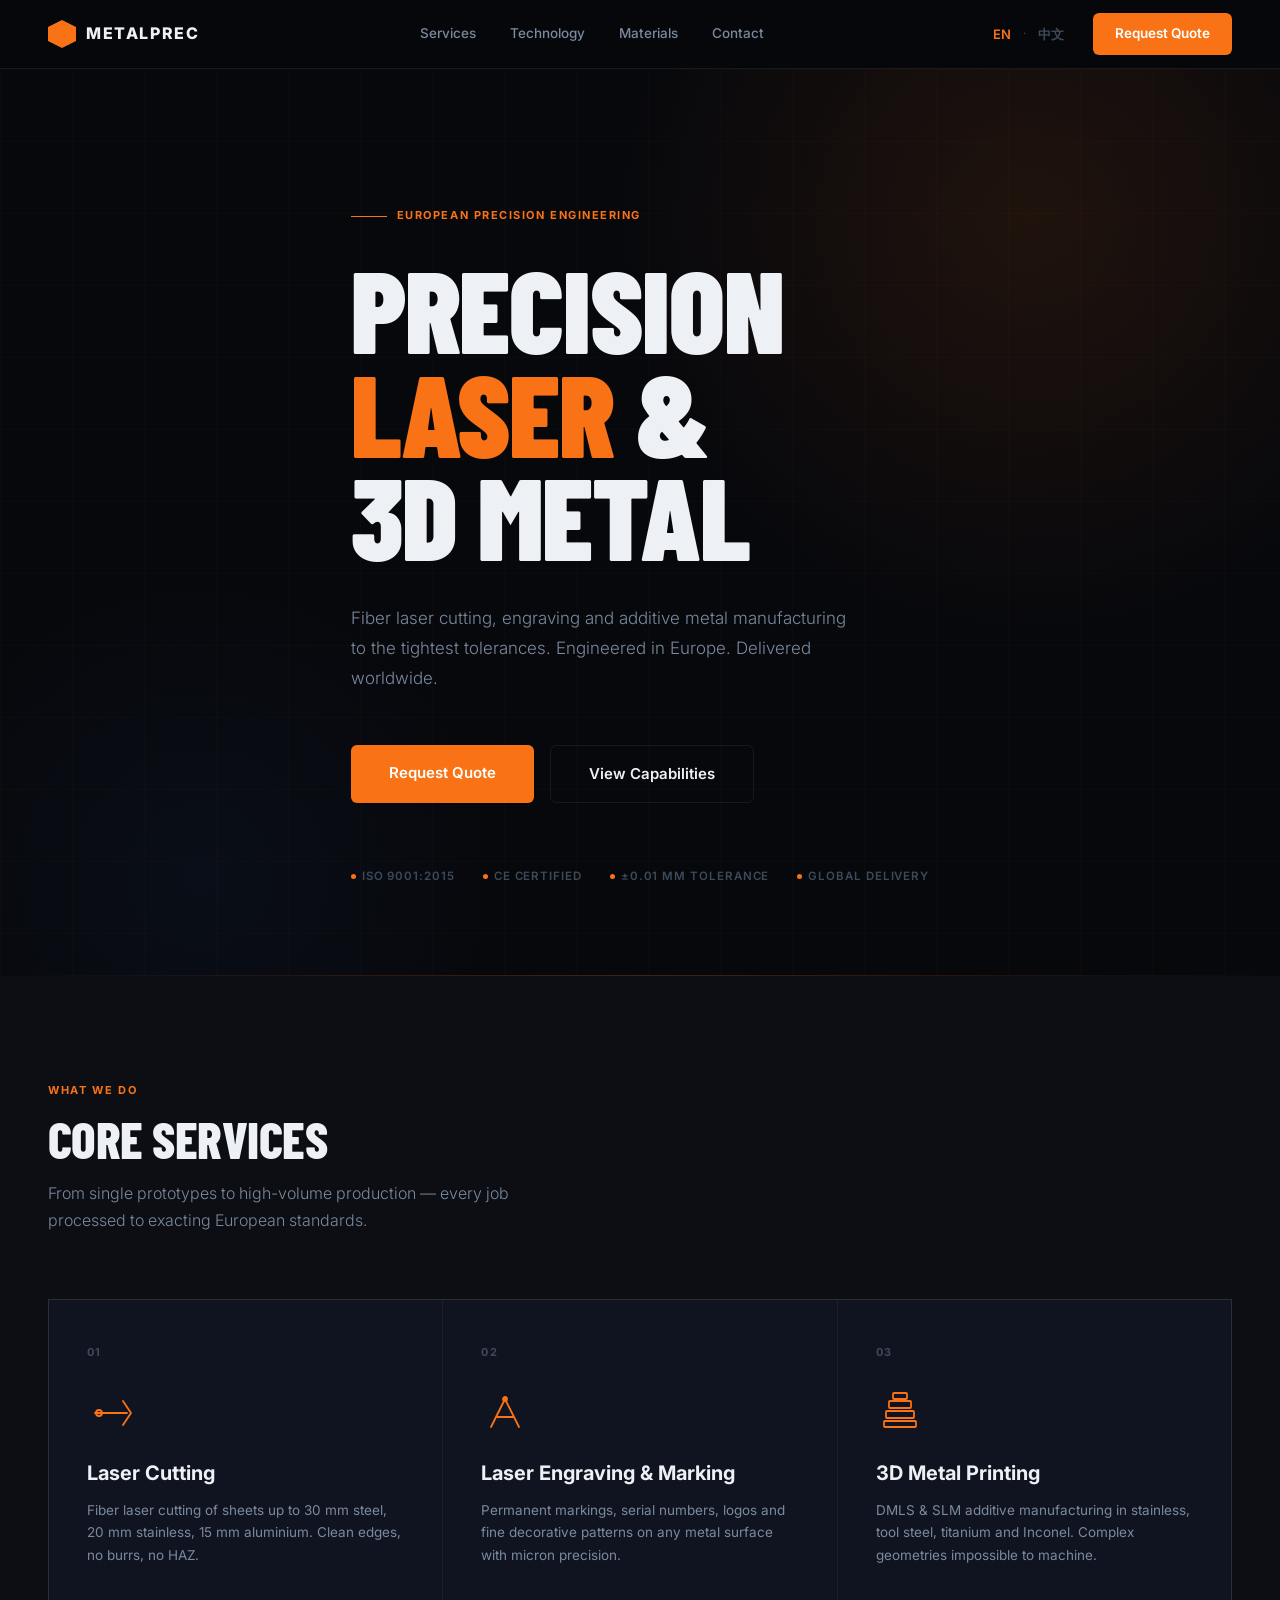
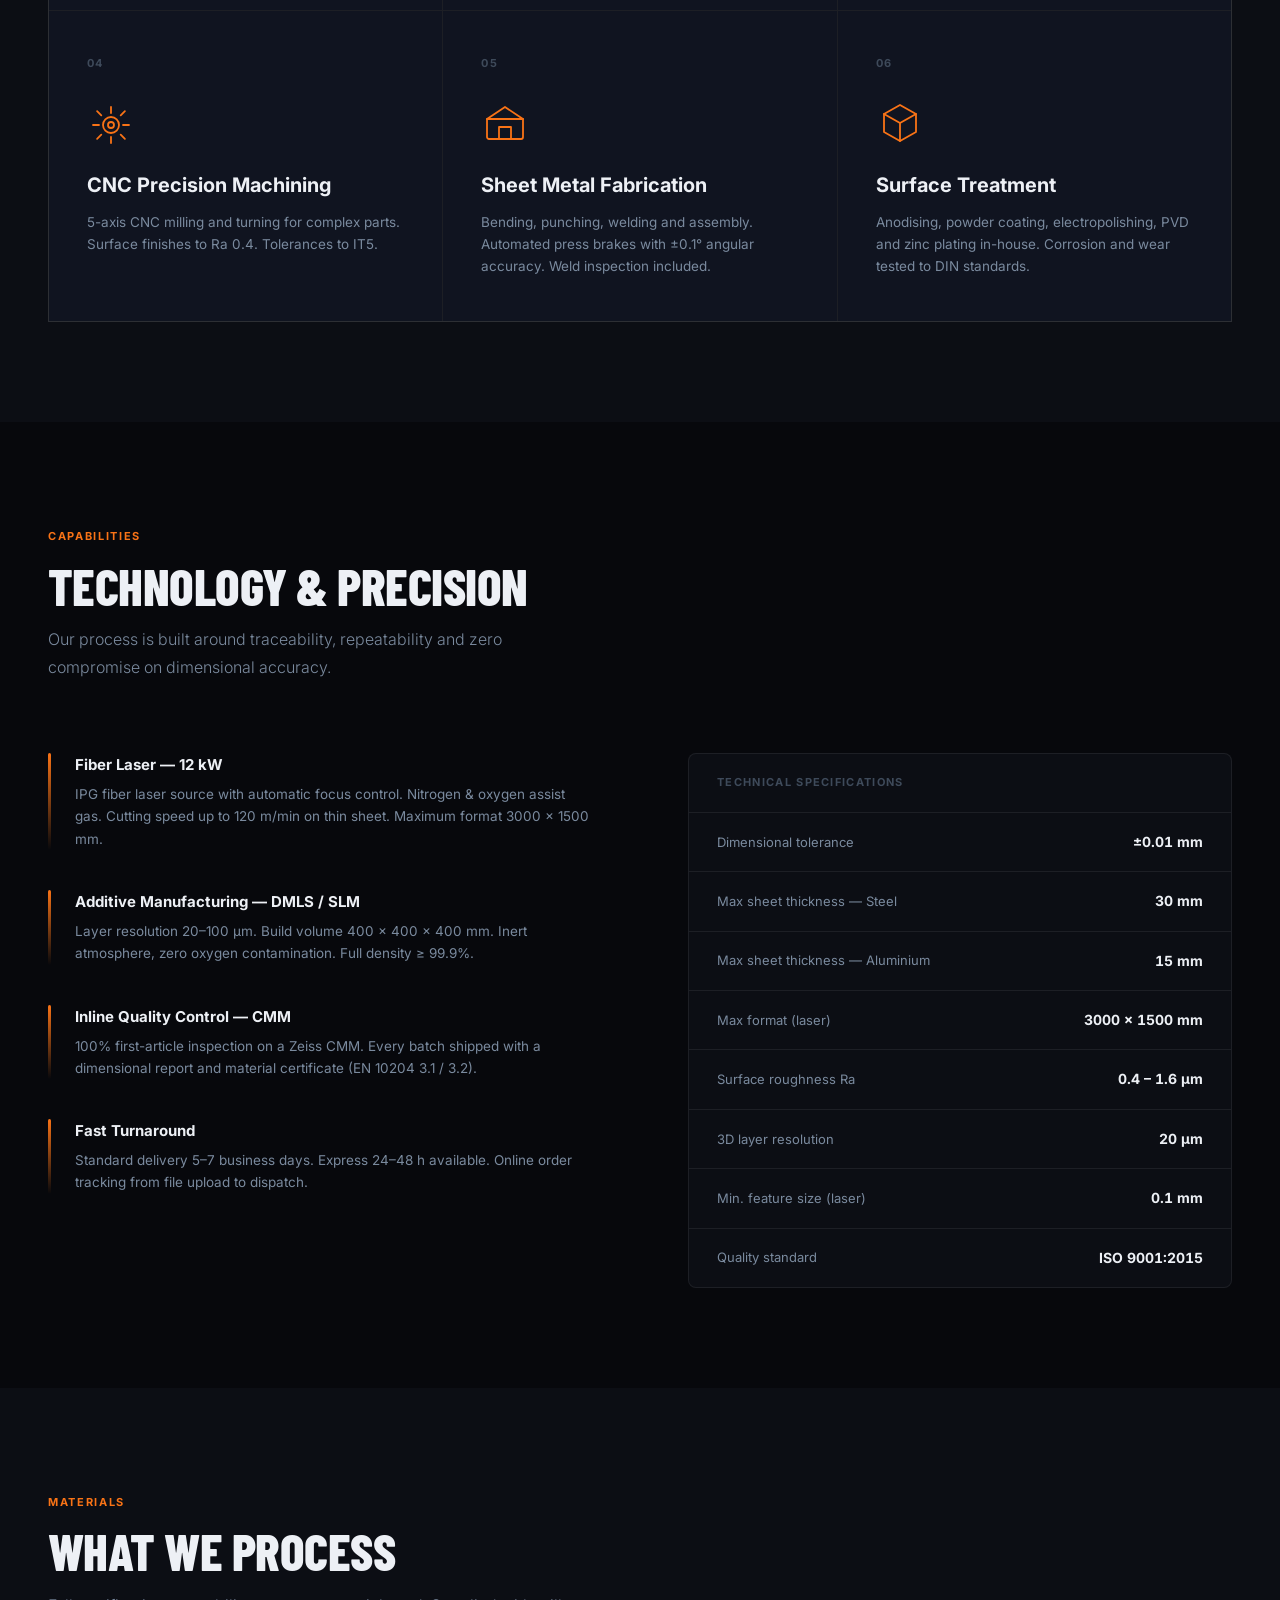
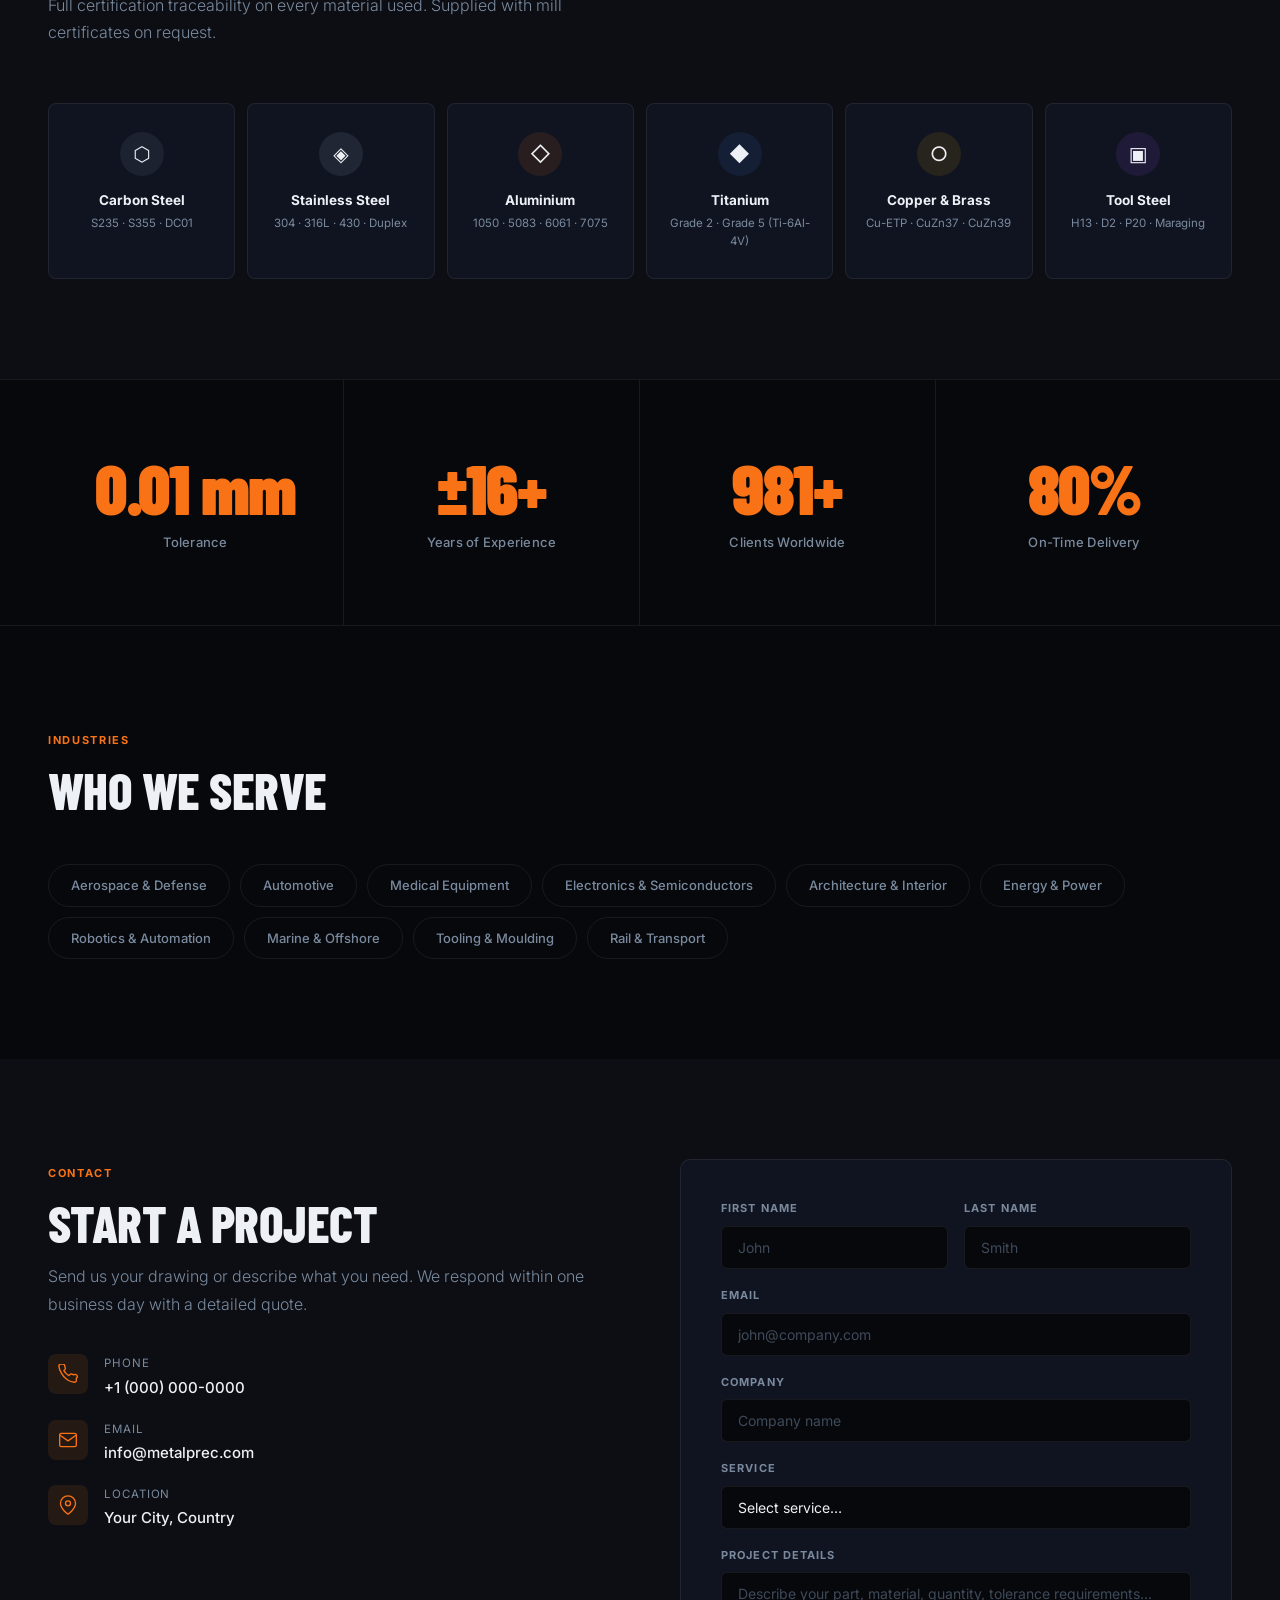
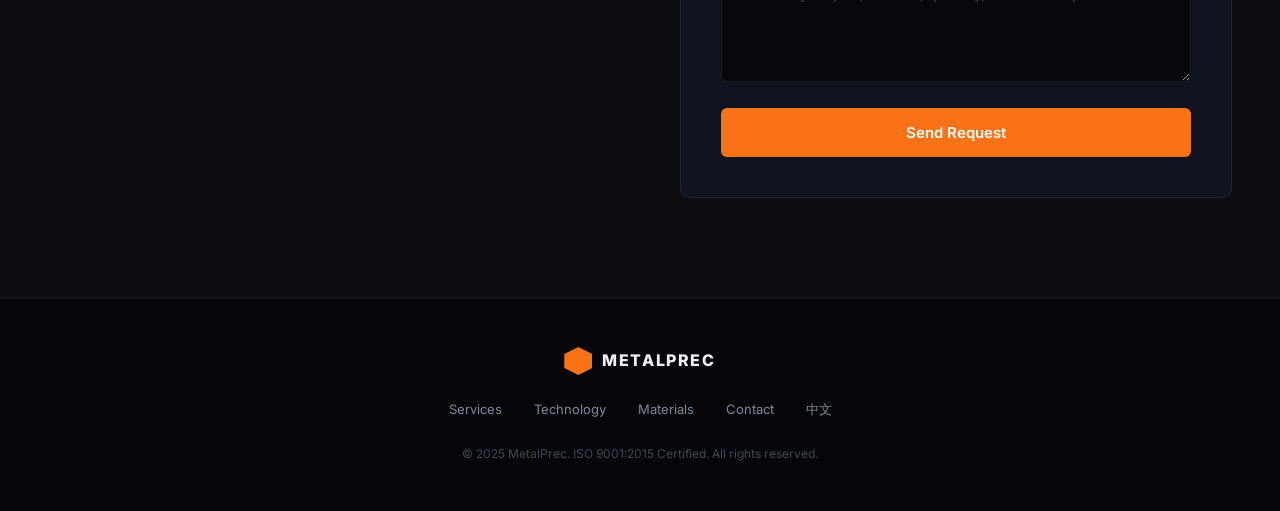
==== index.html @ ab0eefad "feat: laser metal processing landing page (EN + ZH)" ====
<!DOCTYPE html>
<html lang="en">
<head>
<meta charset="utf-8">
<meta name="viewport" content="width=device-width, initial-scale=1">
<title>MetalPrec — Precision Laser & 3D Metal Processing</title>
<meta name="description" content="European-grade precision laser cutting, engraving and 3D metal printing. ISO 9001:2015 certified. Tolerance ±0.01 mm. Global delivery.">
<meta property="og:title" content="MetalPrec — Precision Laser & 3D Metal Processing">
<meta property="og:description" content="European precision. Global delivery. ±0.01mm tolerances.">
<meta property="og:type" content="website">
<link rel="preconnect" href="https://fonts.googleapis.com">
<link href="https://fonts.googleapis.com/css2?family=Inter:wght@300;400;500;600;700;800;900&family=Barlow+Condensed:wght@700;800;900&display=swap" rel="stylesheet">
<link rel="stylesheet" href="style.css">
</head>
<body>

<!-- NAV -->
<nav>
  <div class="nav-inner">
    <a href="#" class="nav-logo">
      <div class="nav-logo-mark"></div>
      <span class="nav-logo-t">MetalPrec</span>
    </a>
    <div class="nav-links">
      <a href="#services">Services</a>
      <a href="#technology">Technology</a>
      <a href="#materials">Materials</a>
      <a href="#contact">Contact</a>
    </div>
    <div class="nav-right">
      <div class="lang-sw">
        <a href="index.html" class="active">EN</a>
        <span class="lang-sep">·</span>
        <a href="zh.html">中文</a>
      </div>
      <a href="#contact" class="btn-cta">Request Quote</a>
      <button class="nav-burger" id="burger" aria-label="Menu">
        <span></span><span></span><span></span>
      </button>
    </div>
  </div>
  <div class="nav-mobile" id="navMobile">
    <a href="#services">Services</a>
    <a href="#technology">Technology</a>
    <a href="#materials">Materials</a>
    <a href="#contact">Contact</a>
    <div class="lang-sw">
      <a href="index.html" class="active">EN</a>
      <span class="lang-sep">·</span>
      <a href="zh.html">中文</a>
    </div>
    <a href="#contact" class="btn-cta">Request Quote</a>
  </div>
</nav>

<!-- HERO -->
<section id="hero">
  <div class="hero-grid"></div>
  <div class="hero-glow"></div>
  <div class="hero-glow2"></div>
  <div class="hero-inner">
    <div class="hero-badge r"><span class="hero-badge-line"></span>European Precision Engineering</div>
    <h1 class="hero-h r" style="transition-delay:.07s">
      Precision<br><em>Laser</em> &amp;<br>3D Metal
    </h1>
    <p class="hero-p r" style="transition-delay:.14s">Fiber laser cutting, engraving and additive metal manufacturing to the tightest tolerances. Engineered in Europe. Delivered worldwide.</p>
    <div class="hero-btns r" style="transition-delay:.2s">
      <a href="#contact" class="btn-primary">Request Quote</a>
      <a href="#services" class="btn-outline">View Capabilities</a>
    </div>
    <div class="hero-certs r" style="transition-delay:.26s">
      <span class="cert"><span class="cert-dot"></span>ISO 9001:2015</span>
      <span class="cert"><span class="cert-dot"></span>CE Certified</span>
      <span class="cert"><span class="cert-dot"></span>±0.01 mm tolerance</span>
      <span class="cert"><span class="cert-dot"></span>Global Delivery</span>
    </div>
  </div>
  <div class="hero-laser"></div>
</section>

<!-- SERVICES -->
<section id="services" class="section">
  <div class="w">
    <div class="r"><span class="eyebrow">What We Do</span></div>
    <h2 class="sh r" style="transition-delay:.05s">Core Services</h2>
    <p class="sp r" style="transition-delay:.09s">From single prototypes to high-volume production — every job processed to exacting European standards.</p>
    <div class="srv-grid">

      <div class="srv-card r">
        <div class="srv-top"></div>
        <div class="srv-n">01</div>
        <div class="srv-ico">
          <svg viewBox="0 0 48 48" fill="none" stroke="currentColor" stroke-width="1.8" stroke-linecap="round" stroke-linejoin="round">
            <path d="M8 24h32M36 12l8 12-8 12"/><circle cx="12" cy="24" r="3"/>
          </svg>
        </div>
        <div class="srv-h">Laser Cutting</div>
        <p class="srv-p">Fiber laser cutting of sheets up to 30 mm steel, 20 mm stainless, 15 mm aluminium. Clean edges, no burrs, no HAZ.</p>
      </div>

      <div class="srv-card r" style="transition-delay:.06s">
        <div class="srv-top"></div>
        <div class="srv-n">02</div>
        <div class="srv-ico">
          <svg viewBox="0 0 48 48" fill="none" stroke="currentColor" stroke-width="1.8" stroke-linecap="round" stroke-linejoin="round">
            <path d="M10 38L24 10l14 28"/><path d="M16 28h16"/><circle cx="24" cy="10" r="2" fill="currentColor"/>
          </svg>
        </div>
        <div class="srv-h">Laser Engraving &amp; Marking</div>
        <p class="srv-p">Permanent markings, serial numbers, logos and fine decorative patterns on any metal surface with micron precision.</p>
      </div>

      <div class="srv-card r" style="transition-delay:.12s">
        <div class="srv-top"></div>
        <div class="srv-n">03</div>
        <div class="srv-ico">
          <svg viewBox="0 0 48 48" fill="none" stroke="currentColor" stroke-width="1.8" stroke-linecap="round" stroke-linejoin="round">
            <rect x="8" y="32" width="32" height="6" rx="1"/>
            <rect x="10" y="22" width="28" height="7" rx="1"/>
            <rect x="13" y="12" width="22" height="7" rx="1"/>
            <rect x="17" y="4" width="14" height="6" rx="1"/>
          </svg>
        </div>
        <div class="srv-h">3D Metal Printing</div>
        <p class="srv-p">DMLS &amp; SLM additive manufacturing in stainless, tool steel, titanium and Inconel. Complex geometries impossible to machine.</p>
      </div>

      <div class="srv-card r" style="transition-delay:.06s">
        <div class="srv-top"></div>
        <div class="srv-n">04</div>
        <div class="srv-ico">
          <svg viewBox="0 0 48 48" fill="none" stroke="currentColor" stroke-width="1.8" stroke-linecap="round" stroke-linejoin="round">
            <circle cx="24" cy="24" r="8"/><circle cx="24" cy="24" r="3"/>
            <path d="M24 6v6M24 36v6M6 24h6M36 24h6M10.1 10.1l4.2 4.2M33.7 33.7l4.2 4.2M10.1 37.9l4.2-4.2M33.7 14.3l4.2-4.2"/>
          </svg>
        </div>
        <div class="srv-h">CNC Precision Machining</div>
        <p class="srv-p">5-axis CNC milling and turning for complex parts. Surface finishes to Ra 0.4. Tolerances to IT5.</p>
      </div>

      <div class="srv-card r" style="transition-delay:.12s">
        <div class="srv-top"></div>
        <div class="srv-n">05</div>
        <div class="srv-ico">
          <svg viewBox="0 0 48 48" fill="none" stroke="currentColor" stroke-width="1.8" stroke-linecap="round" stroke-linejoin="round">
            <path d="M6 18h36v18a2 2 0 01-2 2H8a2 2 0 01-2-2V18z"/>
            <path d="M6 18l18-12 18 12"/><path d="M18 38V26h12v12"/>
          </svg>
        </div>
        <div class="srv-h">Sheet Metal Fabrication</div>
        <p class="srv-p">Bending, punching, welding and assembly. Automated press brakes with ±0.1° angular accuracy. Weld inspection included.</p>
      </div>

      <div class="srv-card r" style="transition-delay:.18s">
        <div class="srv-top"></div>
        <div class="srv-n">06</div>
        <div class="srv-ico">
          <svg viewBox="0 0 48 48" fill="none" stroke="currentColor" stroke-width="1.8" stroke-linecap="round" stroke-linejoin="round">
            <path d="M24 4l16 9v18L24 40 8 31V13L24 4z"/>
            <path d="M24 40V22M8 13l16 9 16-9"/>
          </svg>
        </div>
        <div class="srv-h">Surface Treatment</div>
        <p class="srv-p">Anodising, powder coating, electropolishing, PVD and zinc plating in-house. Corrosion and wear tested to DIN standards.</p>
      </div>

    </div>
  </div>
</section>

<!-- TECHNOLOGY -->
<section id="technology" class="section">
  <div class="w">
    <div class="r"><span class="eyebrow">Capabilities</span></div>
    <h2 class="sh r" style="transition-delay:.05s">Technology &amp; Precision</h2>
    <p class="sp r" style="transition-delay:.09s">Our process is built around traceability, repeatability and zero compromise on dimensional accuracy.</p>
    <div class="tech-wrap">
      <div class="tech-feats">
        <div class="tf r" style="transition-delay:.06s">
          <div class="tf-acc"></div>
          <div class="tf-body">
            <div class="tf-h">Fiber Laser — 12 kW</div>
            <p class="tf-p">IPG fiber laser source with automatic focus control. Nitrogen &amp; oxygen assist gas. Cutting speed up to 120 m/min on thin sheet. Maximum format 3000 × 1500 mm.</p>
          </div>
        </div>
        <div class="tf r" style="transition-delay:.1s">
          <div class="tf-acc"></div>
          <div class="tf-body">
            <div class="tf-h">Additive Manufacturing — DMLS / SLM</div>
            <p class="tf-p">Layer resolution 20–100 µm. Build volume 400 × 400 × 400 mm. Inert atmosphere, zero oxygen contamination. Full density ≥ 99.9%.</p>
          </div>
        </div>
        <div class="tf r" style="transition-delay:.14s">
          <div class="tf-acc"></div>
          <div class="tf-body">
            <div class="tf-h">Inline Quality Control — CMM</div>
            <p class="tf-p">100% first-article inspection on a Zeiss CMM. Every batch shipped with a dimensional report and material certificate (EN 10204 3.1 / 3.2).</p>
          </div>
        </div>
        <div class="tf r" style="transition-delay:.18s">
          <div class="tf-acc"></div>
          <div class="tf-body">
            <div class="tf-h">Fast Turnaround</div>
            <p class="tf-p">Standard delivery 5–7 business days. Express 24–48 h available. Online order tracking from file upload to dispatch.</p>
          </div>
        </div>
      </div>
      <div class="tech-specs r" style="transition-delay:.1s">
        <div class="ts-head">Technical Specifications</div>
        <div class="ts-row"><span class="ts-k">Dimensional tolerance</span><span class="ts-v">±0.01 mm</span></div>
        <div class="ts-row"><span class="ts-k">Max sheet thickness — Steel</span><span class="ts-v">30 mm</span></div>
        <div class="ts-row"><span class="ts-k">Max sheet thickness — Aluminium</span><span class="ts-v">15 mm</span></div>
        <div class="ts-row"><span class="ts-k">Max format (laser)</span><span class="ts-v">3000 × 1500 mm</span></div>
        <div class="ts-row"><span class="ts-k">Surface roughness Ra</span><span class="ts-v">0.4 – 1.6 µm</span></div>
        <div class="ts-row"><span class="ts-k">3D layer resolution</span><span class="ts-v">20 µm</span></div>
        <div class="ts-row"><span class="ts-k">Min. feature size (laser)</span><span class="ts-v">0.1 mm</span></div>
        <div class="ts-row"><span class="ts-k">Quality standard</span><span class="ts-v">ISO 9001:2015</span></div>
      </div>
    </div>
  </div>
</section>

<!-- MATERIALS -->
<section id="materials" class="section">
  <div class="w">
    <div class="r"><span class="eyebrow">Materials</span></div>
    <h2 class="sh r" style="transition-delay:.05s">What We Process</h2>
    <p class="sp r" style="transition-delay:.09s">Full certification traceability on every material used. Supplied with mill certificates on request.</p>
    <div class="mat-grid">
      <div class="mat-card r">
        <div class="mat-ico" style="background:rgba(100,116,139,.15)">⬡</div>
        <div class="mat-n">Carbon Steel</div>
        <div class="mat-d">S235 · S355 · DC01</div>
      </div>
      <div class="mat-card r" style="transition-delay:.05s">
        <div class="mat-ico" style="background:rgba(148,163,184,.12)">◈</div>
        <div class="mat-n">Stainless Steel</div>
        <div class="mat-d">304 · 316L · 430 · Duplex</div>
      </div>
      <div class="mat-card r" style="transition-delay:.1s">
        <div class="mat-ico" style="background:rgba(249,115,22,.1)">◇</div>
        <div class="mat-n">Aluminium</div>
        <div class="mat-d">1050 · 5083 · 6061 · 7075</div>
      </div>
      <div class="mat-card r" style="transition-delay:.15s">
        <div class="mat-ico" style="background:rgba(59,130,246,.1)">◆</div>
        <div class="mat-n">Titanium</div>
        <div class="mat-d">Grade 2 · Grade 5 (Ti-6Al-4V)</div>
      </div>
      <div class="mat-card r" style="transition-delay:.2s">
        <div class="mat-ico" style="background:rgba(234,179,8,.1)">○</div>
        <div class="mat-n">Copper &amp; Brass</div>
        <div class="mat-d">Cu-ETP · CuZn37 · CuZn39</div>
      </div>
      <div class="mat-card r" style="transition-delay:.25s">
        <div class="mat-ico" style="background:rgba(168,85,247,.1)">▣</div>
        <div class="mat-n">Tool Steel</div>
        <div class="mat-d">H13 · D2 · P20 · Maraging</div>
      </div>
    </div>
  </div>
</section>

<!-- STATS -->
<section id="stats">
  <div class="w">
    <div class="stats-grid">
      <div class="stat">
        <div class="stat-n"><span data-count="0.01" data-suffix=" mm">0.01 mm</span></div>
        <div class="stat-l">Tolerance</div>
      </div>
      <div class="stat">
        <div class="stat-n">±<span data-count="20" data-suffix="+">20+</span></div>
        <div class="stat-l">Years of Experience</div>
      </div>
      <div class="stat">
        <div class="stat-n"><span data-count="1200" data-suffix="+">1200+</span></div>
        <div class="stat-l">Clients Worldwide</div>
      </div>
      <div class="stat">
        <div class="stat-n"><span data-count="98" data-suffix="%">98%</span></div>
        <div class="stat-l">On-Time Delivery</div>
      </div>
    </div>
  </div>
</section>

<!-- INDUSTRIES -->
<section class="section">
  <div class="w">
    <div class="r"><span class="eyebrow">Industries</span></div>
    <h2 class="sh r" style="transition-delay:.05s">Who We Serve</h2>
    <div class="ind-grid r" style="transition-delay:.1s">
      <span class="ind-tag">Aerospace &amp; Defense</span>
      <span class="ind-tag">Automotive</span>
      <span class="ind-tag">Medical Equipment</span>
      <span class="ind-tag">Electronics &amp; Semiconductors</span>
      <span class="ind-tag">Architecture &amp; Interior</span>
      <span class="ind-tag">Energy &amp; Power</span>
      <span class="ind-tag">Robotics &amp; Automation</span>
      <span class="ind-tag">Marine &amp; Offshore</span>
      <span class="ind-tag">Tooling &amp; Moulding</span>
      <span class="ind-tag">Rail &amp; Transport</span>
    </div>
  </div>
</section>

<!-- CONTACT -->
<section id="contact" class="section">
  <div class="w">
    <div class="contact-grid">
      <div>
        <div class="r"><span class="eyebrow">Contact</span></div>
        <h2 class="sh r" style="transition-delay:.05s">Start a Project</h2>
        <p class="sp r" style="transition-delay:.09s">Send us your drawing or describe what you need. We respond within one business day with a detailed quote.</p>
        <div class="contact-info-list">
          <div class="ci r" style="transition-delay:.12s">
            <div class="ci-ico">
              <svg width="20" height="20" viewBox="0 0 24 24" fill="none" stroke="currentColor" stroke-width="1.6" stroke-linecap="round" stroke-linejoin="round"><path d="M22 16.92v3a2 2 0 01-2.18 2 19.79 19.79 0 01-8.63-3.07A19.5 19.5 0 014.07 11a19.79 19.79 0 01-3.07-8.67A2 2 0 013 .18h3a2 2 0 012 1.72c.127.96.361 1.903.7 2.81a2 2 0 01-.45 2.11L7.09 7.91a16 16 0 006 6l1.27-1.27a2 2 0 012.11-.45c.907.339 1.85.573 2.81.7A2 2 0 0122 16.92z"/></svg>
            </div>
            <div><div class="ci-k">Phone</div><div class="ci-v"><a href="tel:+10000000000">+1 (000) 000-0000</a></div></div>
          </div>
          <div class="ci r" style="transition-delay:.16s">
            <div class="ci-ico">
              <svg width="20" height="20" viewBox="0 0 24 24" fill="none" stroke="currentColor" stroke-width="1.6" stroke-linecap="round" stroke-linejoin="round"><path d="M4 4h16c1.1 0 2 .9 2 2v12c0 1.1-.9 2-2 2H4c-1.1 0-2-.9-2-2V6c0-1.1.9-2 2-2z"/><polyline points="22,6 12,13 2,6"/></svg>
            </div>
            <div><div class="ci-k">Email</div><div class="ci-v"><a href="mailto:info@metalprec.com">info@metalprec.com</a></div></div>
          </div>
          <div class="ci r" style="transition-delay:.2s">
            <div class="ci-ico">
              <svg width="20" height="20" viewBox="0 0 24 24" fill="none" stroke="currentColor" stroke-width="1.6" stroke-linecap="round" stroke-linejoin="round"><path d="M21 10c0 7-9 13-9 13s-9-6-9-13a9 9 0 0118 0z"/><circle cx="12" cy="10" r="3"/></svg>
            </div>
            <div><div class="ci-k">Location</div><div class="ci-v">Your City, Country</div></div>
          </div>
        </div>
      </div>
      <div class="form-box r" style="transition-delay:.1s">
        <form id="contact-form" data-success="Sent ✓ We'll reply shortly">
          <div class="f2">
            <div class="ff"><label>First Name</label><input type="text" name="fname" placeholder="John" required></div>
            <div class="ff"><label>Last Name</label><input type="text" name="lname" placeholder="Smith" required></div>
          </div>
          <div class="ff"><label>Email</label><input type="email" name="email" placeholder="john@company.com" required></div>
          <div class="ff"><label>Company</label><input type="text" name="company" placeholder="Company name"></div>
          <div class="ff"><label>Service</label>
            <select name="service">
              <option value="">Select service…</option>
              <option>Laser Cutting</option>
              <option>Laser Engraving</option>
              <option>3D Metal Printing</option>
              <option>CNC Machining</option>
              <option>Sheet Metal Fabrication</option>
              <option>Surface Treatment</option>
              <option>Other</option>
            </select>
          </div>
          <div class="ff"><label>Project Details</label><textarea name="message" placeholder="Describe your part, material, quantity, tolerance requirements…"></textarea></div>
          <button class="f-submit" id="form-btn" type="submit">Send Request</button>
        </form>
      </div>
    </div>
  </div>
</section>

<!-- FOOTER -->
<footer>
  <div class="foot-inner">
    <a href="#" class="foot-logo">
      <div class="nav-logo-mark"></div>
      <span class="nav-logo-t">MetalPrec</span>
    </a>
    <div class="foot-links">
      <a href="#services">Services</a>
      <a href="#technology">Technology</a>
      <a href="#materials">Materials</a>
      <a href="#contact">Contact</a>
      <a href="zh.html">中文</a>
    </div>
    <p class="foot-copy">© 2025 MetalPrec. ISO 9001:2015 Certified. All rights reserved.</p>
  </div>
</footer>

<script src="script.js"></script>
</body>
</html>
---- style.css ----
*,*::before,*::after{box-sizing:border-box;margin:0;padding:0}
:root{
  --bg:#07080c;
  --s1:#0c0e14;
  --s2:#101420;
  --brd:rgba(255,255,255,.07);
  --t:#edf0f5;
  --mid:#7a8a9e;
  --m2:#3e4a5a;
  --ac:#f97316;
  --ac2:#ea580c;
  --glow:rgba(249,115,22,.15);
}
html{scroll-behavior:smooth}
body{background:var(--bg);color:var(--t);font-family:'Inter',system-ui,sans-serif;line-height:1.6;overflow-x:hidden}

/* ── NAV ── */
nav{position:sticky;top:0;z-index:200;background:rgba(7,8,12,.92);backdrop-filter:blur(28px);border-bottom:1px solid var(--brd)}
.nav-inner{max-width:1300px;margin:0 auto;padding:0 48px;height:68px;display:flex;align-items:center;justify-content:space-between}
.nav-logo{display:flex;align-items:center;gap:10px;text-decoration:none}
.nav-logo-mark{width:28px;height:28px;position:relative;flex-shrink:0}
.nav-logo-mark::before{content:'';position:absolute;inset:0;background:var(--ac);clip-path:polygon(50% 0%,100% 25%,100% 75%,50% 100%,0% 75%,0% 25%)}
.nav-logo-t{font-size:16px;font-weight:800;letter-spacing:.1em;color:var(--t);text-transform:uppercase}
.nav-links{display:flex;gap:2px}
.nav-links a{font-size:13.5px;font-weight:500;color:var(--mid);text-decoration:none;padding:8px 16px;border-radius:6px;transition:color .15s,background .15s}
.nav-links a:hover,.nav-links a.active{color:var(--t);background:rgba(255,255,255,.05)}
.nav-right{display:flex;align-items:center;gap:20px}
.lang-sw{display:flex;align-items:center;gap:2px}
.lang-sw a{font-size:13px;font-weight:600;color:var(--m2);text-decoration:none;padding:5px 9px;border-radius:4px;transition:color .15s}
.lang-sw a.active,.lang-sw a:hover{color:var(--ac)}
.lang-sep{color:var(--m2);font-size:11px;margin:0 1px}
.btn-cta{font-size:13.5px;font-weight:600;color:#fff;background:var(--ac);padding:10px 22px;border-radius:6px;text-decoration:none;transition:background .15s,transform .15s}
.btn-cta:hover{background:var(--ac2);transform:translateY(-1px)}
.nav-burger{display:none;flex-direction:column;justify-content:center;gap:5px;background:none;border:none;cursor:pointer;padding:6px;width:40px;height:40px}
.nav-burger span{display:block;width:24px;height:2px;background:var(--t);border-radius:2px;transition:transform .25s cubic-bezier(.16,1,.3,1),opacity .2s}
.nav-burger.open span:nth-child(1){transform:translateY(7px) rotate(45deg)}
.nav-burger.open span:nth-child(2){opacity:0;transform:scaleX(0)}
.nav-burger.open span:nth-child(3){transform:translateY(-7px) rotate(-45deg)}
.nav-mobile{display:none;flex-direction:column;background:rgba(7,8,12,.98);border-top:1px solid var(--brd);padding:12px 28px 28px}
.nav-mobile.open{display:flex}
.nav-mobile a{font-size:16px;font-weight:500;color:var(--mid);text-decoration:none;padding:14px 0;border-bottom:1px solid var(--brd);transition:color .15s}
.nav-mobile a:hover{color:var(--t)}
.nav-mobile .lang-sw{display:flex;padding:14px 0;border-bottom:1px solid var(--brd)}
.nav-mobile .lang-sw a{font-size:15px;padding:0;border-bottom:none}
.nav-mobile .btn-cta{display:block;text-align:center;margin-top:16px;border-bottom:none;padding:14px 22px}

/* ── HERO ── */
#hero{position:relative;min-height:100vh;display:flex;align-items:center;overflow:hidden;background:var(--bg)}
.hero-grid{position:absolute;inset:0;background-image:linear-gradient(rgba(249,115,22,.025) 1px,transparent 1px),linear-gradient(90deg,rgba(249,115,22,.025) 1px,transparent 1px);background-size:72px 72px}
.hero-glow{position:absolute;top:-300px;right:-200px;width:900px;height:900px;background:radial-gradient(circle,rgba(249,115,22,.1) 0%,transparent 65%);pointer-events:none}
.hero-glow2{position:absolute;bottom:-200px;left:-100px;width:600px;height:600px;background:radial-gradient(circle,rgba(59,130,246,.05) 0%,transparent 70%);pointer-events:none}
.hero-inner{position:relative;max-width:1300px;margin:0 auto;padding:130px 48px 90px}
.hero-badge{display:inline-flex;align-items:center;gap:10px;font-size:11px;font-weight:700;letter-spacing:.14em;text-transform:uppercase;color:var(--ac);margin-bottom:32px}
.hero-badge-line{width:36px;height:1.5px;background:var(--ac)}
.hero-h{font-family:'Barlow Condensed',sans-serif;font-size:clamp(58px,9vw,116px);font-weight:900;line-height:.9;letter-spacing:-.01em;text-transform:uppercase;color:var(--t);margin-bottom:36px;max-width:960px}
.hero-h em{color:var(--ac);font-style:normal}
.hero-p{font-size:17px;color:var(--mid);line-height:1.75;max-width:500px;margin-bottom:52px;font-weight:300}
.hero-btns{display:flex;gap:16px;flex-wrap:wrap;margin-bottom:64px}
.btn-primary{font-size:15px;font-weight:600;color:#fff;background:var(--ac);padding:16px 38px;border-radius:6px;text-decoration:none;transition:background .15s,transform .15s,box-shadow .15s}
.btn-primary:hover{background:var(--ac2);transform:translateY(-2px);box-shadow:0 8px 32px rgba(249,115,22,.35)}
.btn-outline{font-size:15px;font-weight:600;color:var(--t);border:1px solid var(--brd);padding:16px 38px;border-radius:6px;text-decoration:none;transition:border-color .15s,background .15s}
.btn-outline:hover{border-color:rgba(255,255,255,.22);background:rgba(255,255,255,.04)}
.hero-certs{display:flex;align-items:center;gap:28px;flex-wrap:wrap}
.cert{font-size:11.5px;font-weight:600;letter-spacing:.08em;text-transform:uppercase;color:var(--m2);display:flex;align-items:center;gap:6px}
.cert-dot{width:5px;height:5px;border-radius:50%;background:var(--ac);flex-shrink:0}
.hero-laser{position:absolute;bottom:0;left:0;right:0;height:1px;background:linear-gradient(90deg,transparent 0%,var(--ac) 50%,transparent 100%);opacity:.25}

/* ── SECTION COMMONS ── */
.section{padding:100px 0}
.w{max-width:1300px;margin:0 auto;padding:0 48px}
.eyebrow{display:inline-block;font-size:11px;font-weight:700;letter-spacing:.15em;text-transform:uppercase;color:var(--ac);margin-bottom:14px}
.sh{font-family:'Barlow Condensed',sans-serif;font-size:clamp(36px,4vw,58px);font-weight:800;text-transform:uppercase;line-height:1.02;color:var(--t);margin-bottom:14px;letter-spacing:-.01em}
.sp{font-size:16px;color:var(--mid);max-width:540px;line-height:1.72;font-weight:300}

/* ── SERVICES ── */
#services{background:var(--s1)}
.srv-grid{display:grid;grid-template-columns:repeat(3,1fr);gap:1px;background:var(--brd);margin-top:64px;border:1px solid var(--brd)}
.srv-card{background:var(--s2);padding:44px 38px;position:relative;overflow:hidden;cursor:default;transition:background .2s}
.srv-card:hover{background:#131926}
.srv-top{position:absolute;top:0;left:0;right:0;height:2px;background:var(--ac);transform:scaleX(0);transform-origin:left;transition:transform .35s cubic-bezier(.16,1,.3,1)}
.srv-card:hover .srv-top{transform:scaleX(1)}
.srv-n{font-size:11px;font-weight:700;letter-spacing:.12em;text-transform:uppercase;color:var(--m2);margin-bottom:28px}
.srv-ico{width:48px;height:48px;margin-bottom:20px;color:var(--ac)}
.srv-h{font-size:20px;font-weight:700;color:var(--t);margin-bottom:10px}
.srv-p{font-size:13.5px;color:var(--mid);line-height:1.65}

/* ── TECHNOLOGY ── */
.tech-wrap{display:grid;grid-template-columns:1fr 1fr;gap:96px;align-items:start;margin-top:72px}
.tech-feats{display:flex;flex-direction:column;gap:40px}
.tf{display:flex;gap:24px;align-items:flex-start}
.tf-acc{width:3px;background:linear-gradient(180deg,var(--ac),transparent);border-radius:2px;align-self:stretch;flex-shrink:0}
.tf-body{}
.tf-h{font-size:15px;font-weight:700;color:var(--t);margin-bottom:6px}
.tf-p{font-size:13.5px;color:var(--mid);line-height:1.65}
.tech-specs{background:var(--s1);border:1px solid var(--brd);border-radius:8px;overflow:hidden}
.ts-head{padding:20px 28px;border-bottom:1px solid var(--brd);font-size:11px;font-weight:700;letter-spacing:.12em;text-transform:uppercase;color:var(--m2)}
.ts-row{display:flex;justify-content:space-between;align-items:center;padding:18px 28px;border-bottom:1px solid var(--brd)}
.ts-row:last-child{border-bottom:none}
.ts-k{font-size:13px;color:var(--mid)}
.ts-v{font-size:14px;font-weight:700;color:var(--t);font-variant-numeric:tabular-nums}

/* ── MATERIALS ── */
#materials{background:var(--s1)}
.mat-grid{display:grid;grid-template-columns:repeat(6,1fr);gap:12px;margin-top:56px}
.mat-card{background:var(--s2);border:1px solid var(--brd);border-radius:8px;padding:28px 20px;text-align:center;transition:border-color .2s,background .2s}
.mat-card:hover{border-color:rgba(249,115,22,.3);background:#131926}
.mat-ico{width:44px;height:44px;border-radius:50%;margin:0 auto 14px;display:flex;align-items:center;justify-content:center;font-size:20px}
.mat-n{font-size:13.5px;font-weight:700;color:var(--t);margin-bottom:4px}
.mat-d{font-size:11.5px;color:var(--mid);line-height:1.5}

/* ── STATS ── */
#stats{border-top:1px solid var(--brd);border-bottom:1px solid var(--brd)}
.stats-grid{display:grid;grid-template-columns:repeat(4,1fr)}
.stat{padding:72px 0;text-align:center;border-right:1px solid var(--brd);position:relative}
.stat:last-child{border-right:none}
.stat-n{font-family:'Barlow Condensed',sans-serif;font-size:clamp(52px,5.5vw,80px);font-weight:900;color:var(--ac);line-height:1;letter-spacing:-.02em}
.stat-unit{font-size:.45em;vertical-align:top;margin-top:.15em;display:inline-block}
.stat-l{font-size:13px;color:var(--mid);margin-top:10px;font-weight:500;letter-spacing:.02em}

/* ── INDUSTRIES ── */
.ind-grid{display:flex;flex-wrap:wrap;gap:10px;margin-top:48px}
.ind-tag{font-size:13px;font-weight:500;color:var(--mid);border:1px solid var(--brd);padding:10px 22px;border-radius:100px;transition:color .15s,border-color .15s,background .15s;cursor:default}
.ind-tag:hover{color:var(--ac);border-color:rgba(249,115,22,.35);background:rgba(249,115,22,.04)}

/* ── CONTACT ── */
#contact{background:var(--s1)}
.contact-grid{display:grid;grid-template-columns:1fr 1fr;gap:80px;align-items:start}
.contact-info-list{display:flex;flex-direction:column;gap:20px;margin-top:36px}
.ci{display:flex;align-items:flex-start;gap:16px}
.ci-ico{width:40px;height:40px;background:rgba(249,115,22,.1);border-radius:8px;display:flex;align-items:center;justify-content:center;flex-shrink:0;color:var(--ac)}
.ci-k{font-size:11.5px;color:var(--mid);text-transform:uppercase;letter-spacing:.08em;margin-bottom:3px}
.ci-v{font-size:15px;font-weight:500;color:var(--t)}
.ci-v a{color:inherit;text-decoration:none}
.form-box{background:var(--s2);border:1px solid var(--brd);border-radius:10px;padding:40px}
.f2{display:grid;grid-template-columns:1fr 1fr;gap:16px}
.ff{margin-bottom:18px}
.ff label{display:block;font-size:11px;font-weight:700;letter-spacing:.1em;text-transform:uppercase;color:var(--mid);margin-bottom:8px}
.ff input,.ff select,.ff textarea{width:100%;background:var(--bg);border:1px solid var(--brd);color:var(--t);font-family:inherit;font-size:14px;padding:12px 16px;border-radius:6px;outline:none;transition:border-color .15s;-webkit-appearance:none}
.ff input::placeholder,.ff textarea::placeholder{color:var(--m2)}
.ff input:focus,.ff select:focus,.ff textarea:focus{border-color:rgba(249,115,22,.45)}
.ff select option{background:var(--s1)}
.ff textarea{height:110px;resize:vertical}
.f-submit{width:100%;font-size:15px;font-weight:600;color:#fff;background:var(--ac);border:none;padding:15px;border-radius:6px;cursor:pointer;transition:background .15s;font-family:inherit}
.f-submit:hover{background:var(--ac2)}
.f-submit:disabled{opacity:.7;cursor:wait}

/* ── FOOTER ── */
footer{background:#050609;border-top:1px solid var(--brd);padding:48px}
.foot-inner{max-width:1300px;margin:0 auto;display:flex;flex-direction:column;align-items:center;gap:24px}
.foot-logo{display:flex;align-items:center;gap:10px;text-decoration:none}
.foot-links{display:flex;gap:32px;flex-wrap:wrap;justify-content:center}
.foot-links a{font-size:13px;color:var(--mid);text-decoration:none;transition:color .15s}
.foot-links a:hover{color:var(--t)}
.foot-copy{font-size:12px;color:var(--m2);text-align:center}

/* ── REVEAL ── */
.r{opacity:0;transform:translateY(28px);transition:opacity .6s cubic-bezier(.16,1,.3,1),transform .6s cubic-bezier(.16,1,.3,1)}
.r.on{opacity:1;transform:none}

/* ── RESPONSIVE ── */
@media(max-width:1100px){
  .nav-inner{padding:0 28px}
  .w{padding:0 28px}
  .hero-inner{padding:110px 28px 80px}
  .srv-grid{grid-template-columns:repeat(2,1fr)}
  .mat-grid{grid-template-columns:repeat(3,1fr)}
  .tech-wrap{grid-template-columns:1fr;gap:48px}
  .contact-grid{grid-template-columns:1fr}
}
@media(max-width:768px){
  .nav-links,.btn-cta,.lang-sw{display:none}
  .nav-burger{display:flex}
  .nav-inner{padding:0 20px}
  .w{padding:0 20px}
  .hero-inner{padding:96px 20px 64px}
  .srv-grid{grid-template-columns:1fr}
  .stats-grid{grid-template-columns:1fr 1fr}
  .stat:nth-child(2){border-right:none}
  .stat:nth-child(3){border-top:1px solid var(--brd)}
  .mat-grid{grid-template-columns:repeat(3,1fr)}
  .f2{grid-template-columns:1fr}
  .section{padding:72px 0}
  footer{padding:36px 20px}
}
@media(max-width:480px){
  .stats-grid{grid-template-columns:1fr}
  .stat{border-right:none;border-bottom:1px solid var(--brd)}
  .mat-grid{grid-template-columns:repeat(2,1fr)}
  .hero-btns{flex-direction:column}
  .hero-h{font-size:52px}
}

/* ── CHINESE FONT OVERRIDE ── */
:lang(zh){font-family:'Noto Sans SC','PingFang SC','Microsoft YaHei',sans-serif}
:lang(zh) .sh,:lang(zh) .hero-h{font-family:'Noto Sans SC','PingFang SC',sans-serif;letter-spacing:0}
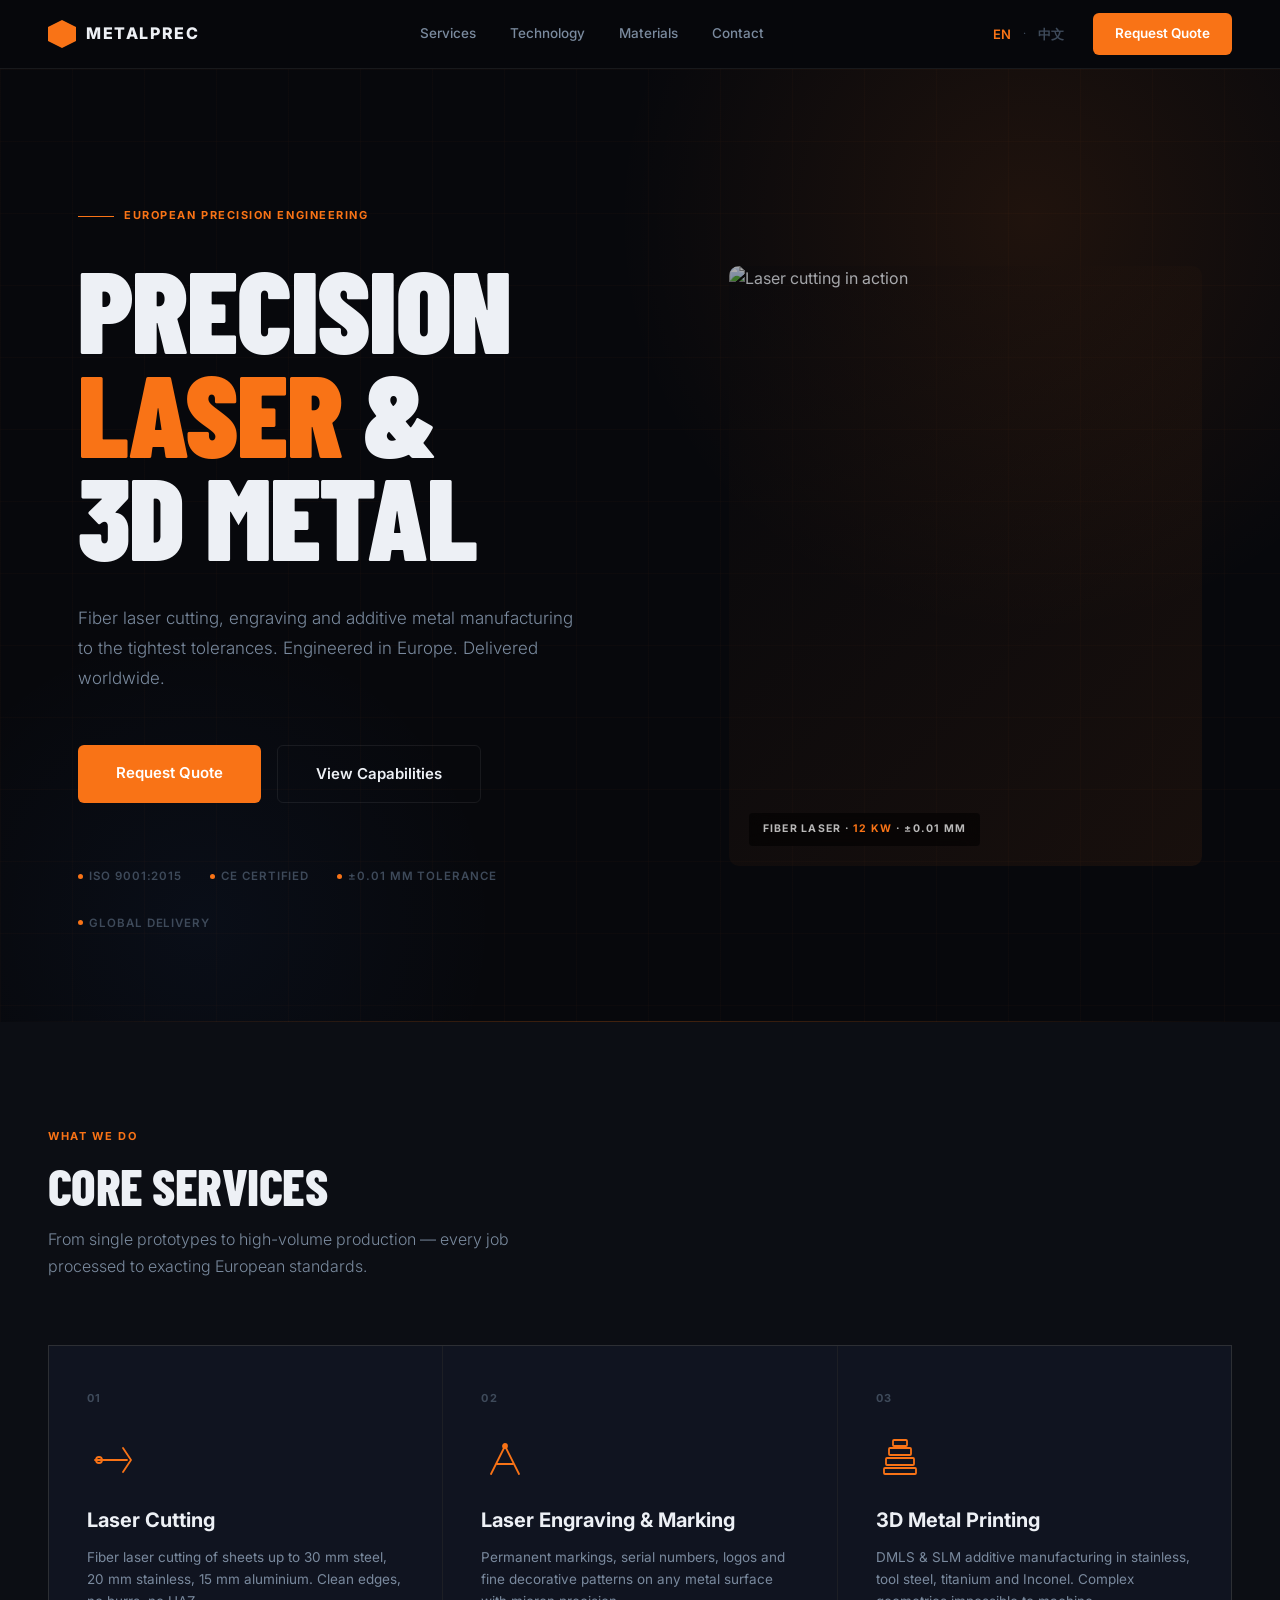
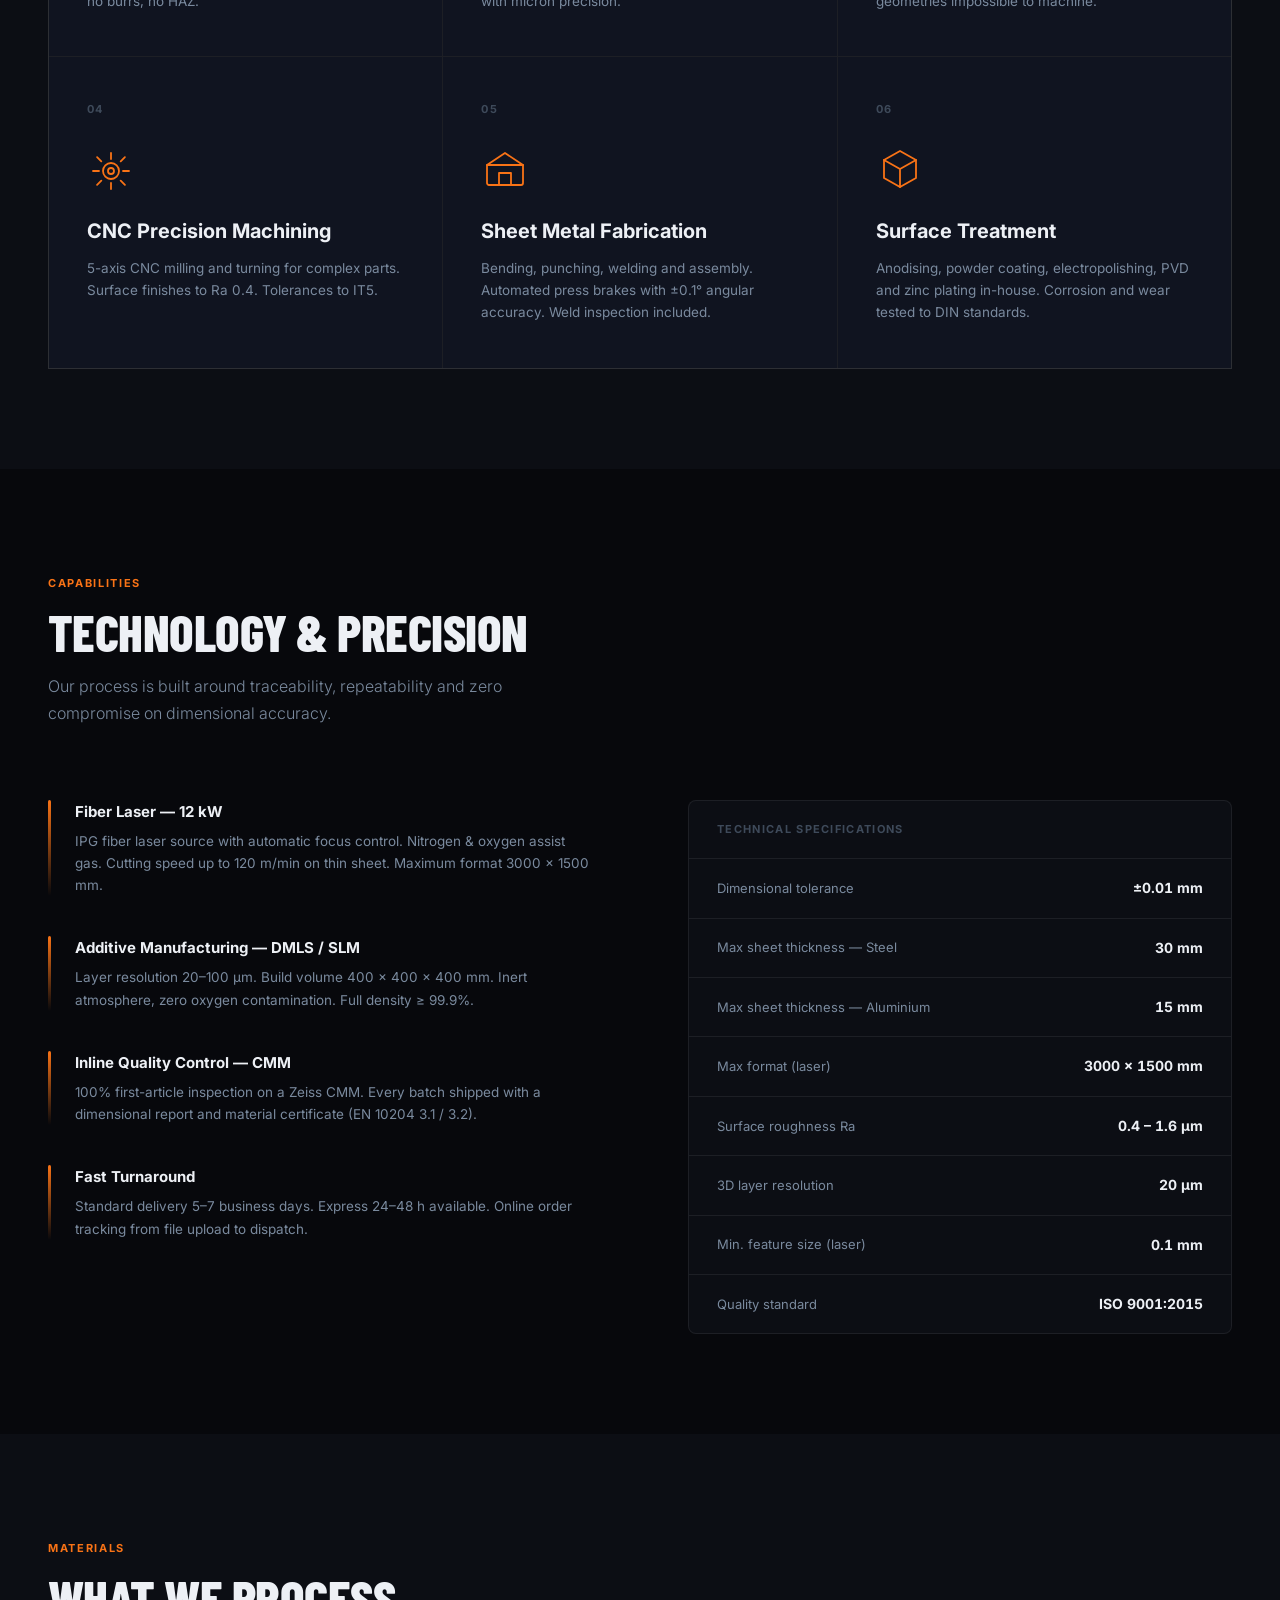
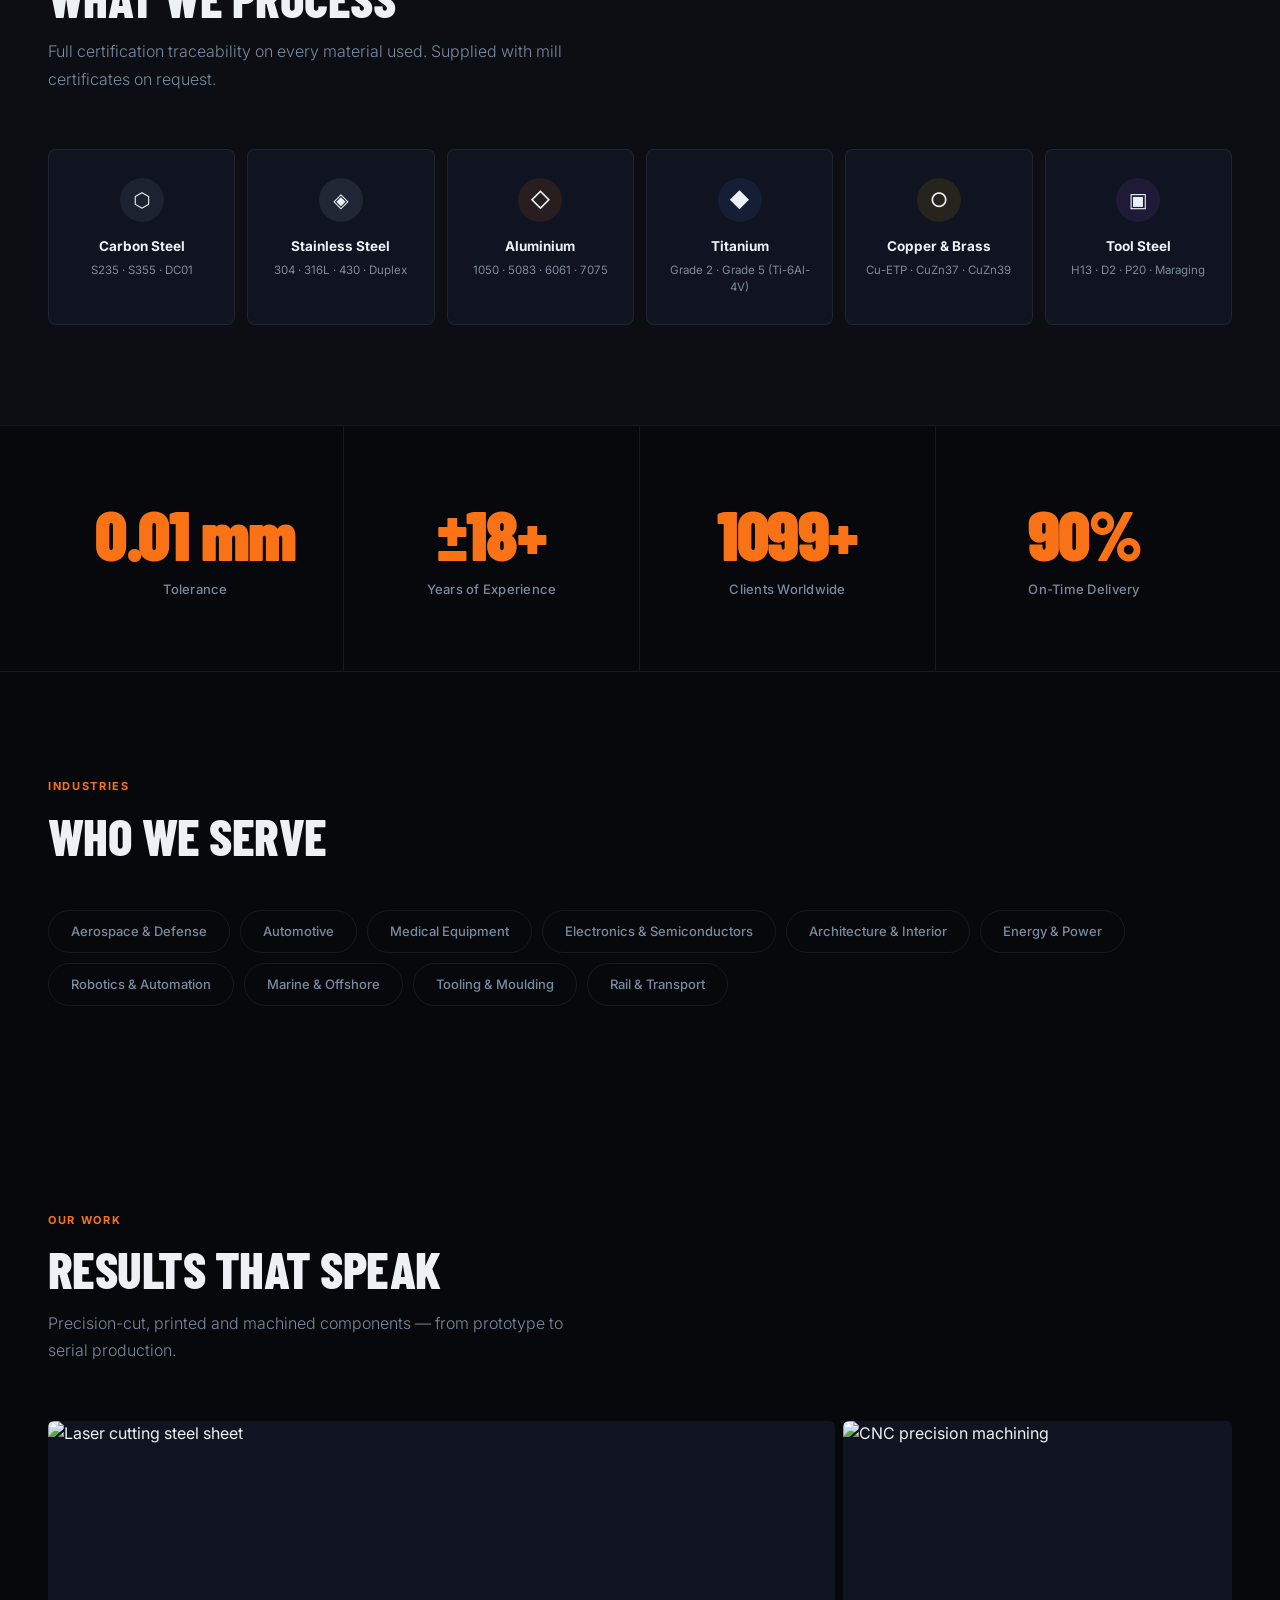
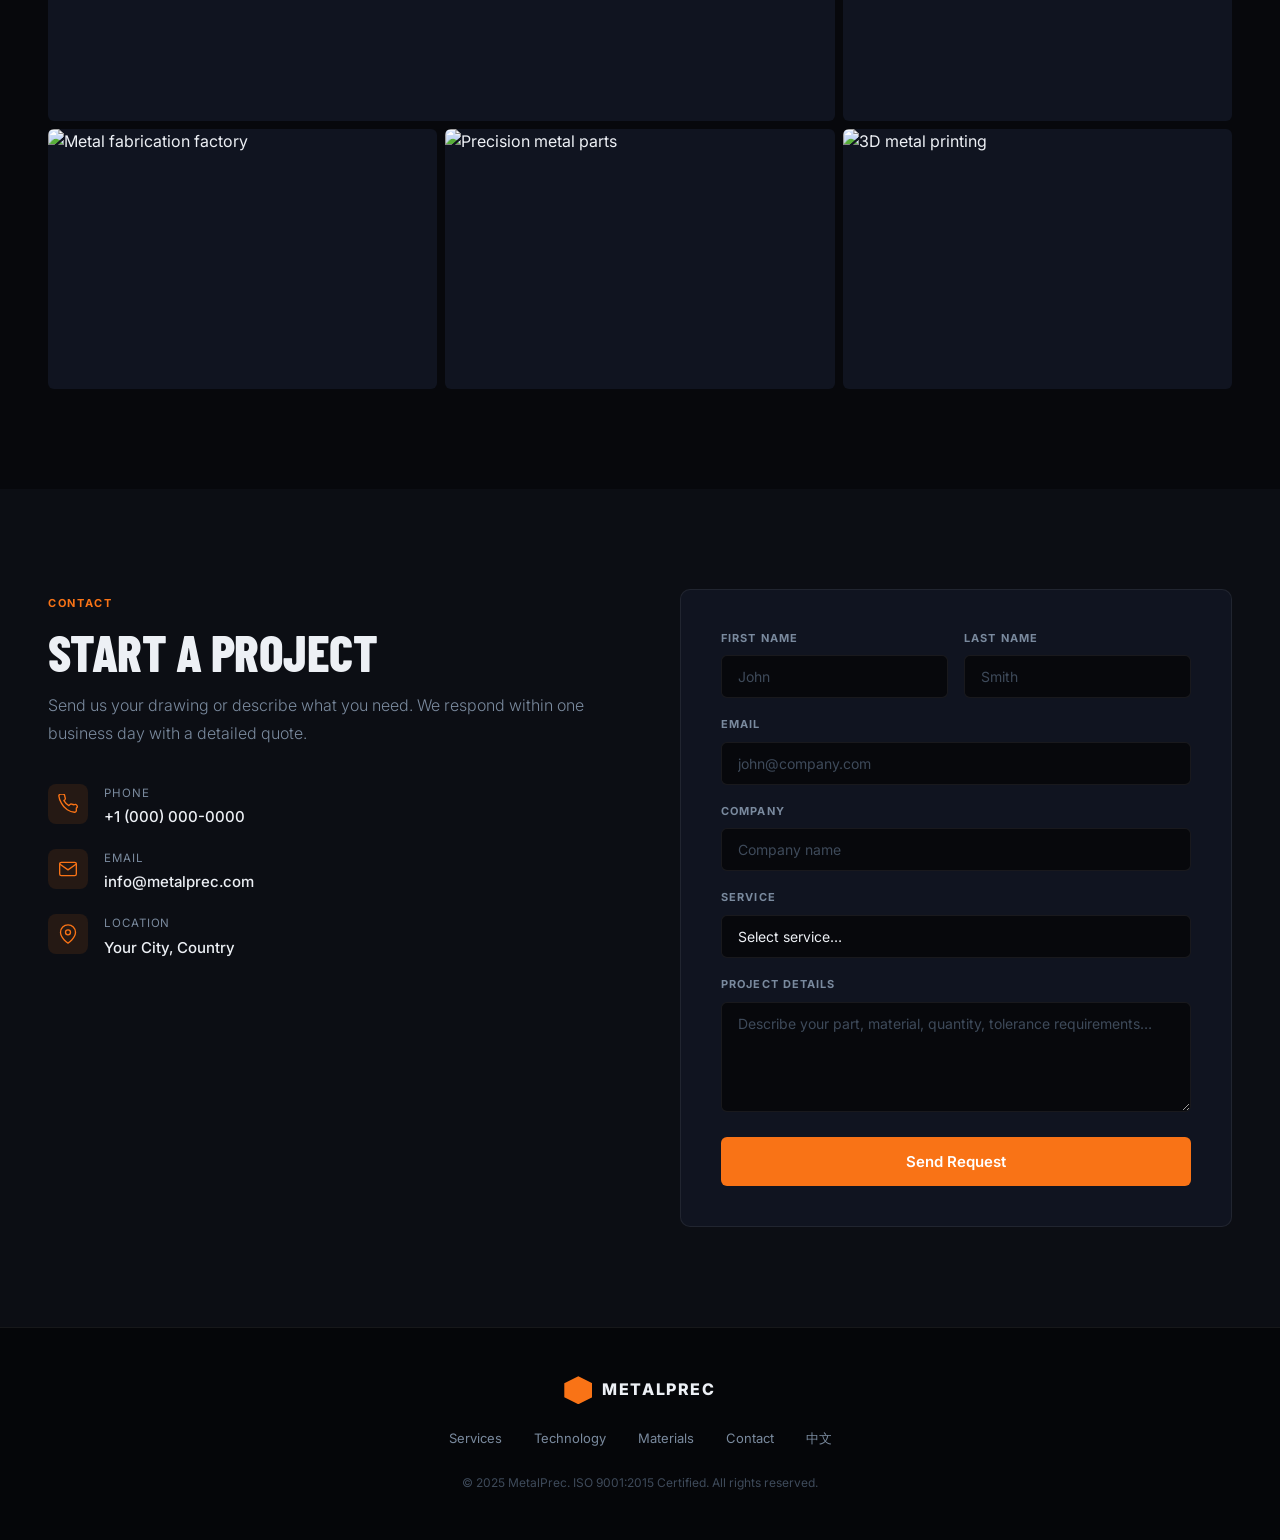
==== commit 8fd03329: "feat: hero split image + work gallery section (EN + ZH)" ====
--- a/index.html
+++ b/index.html
@@ -59,20 +59,26 @@
   <div class="hero-glow"></div>
   <div class="hero-glow2"></div>
   <div class="hero-inner">
-    <div class="hero-badge r"><span class="hero-badge-line"></span>European Precision Engineering</div>
-    <h1 class="hero-h r" style="transition-delay:.07s">
-      Precision<br><em>Laser</em> &amp;<br>3D Metal
-    </h1>
-    <p class="hero-p r" style="transition-delay:.14s">Fiber laser cutting, engraving and additive metal manufacturing to the tightest tolerances. Engineered in Europe. Delivered worldwide.</p>
-    <div class="hero-btns r" style="transition-delay:.2s">
-      <a href="#contact" class="btn-primary">Request Quote</a>
-      <a href="#services" class="btn-outline">View Capabilities</a>
-    </div>
-    <div class="hero-certs r" style="transition-delay:.26s">
-      <span class="cert"><span class="cert-dot"></span>ISO 9001:2015</span>
-      <span class="cert"><span class="cert-dot"></span>CE Certified</span>
-      <span class="cert"><span class="cert-dot"></span>±0.01 mm tolerance</span>
-      <span class="cert"><span class="cert-dot"></span>Global Delivery</span>
+    <div class="hero-content">
+      <div class="hero-badge r"><span class="hero-badge-line"></span>European Precision Engineering</div>
+      <h1 class="hero-h r" style="transition-delay:.07s">
+        Precision<br><em>Laser</em> &amp;<br>3D Metal
+      </h1>
+      <p class="hero-p r" style="transition-delay:.14s">Fiber laser cutting, engraving and additive metal manufacturing to the tightest tolerances. Engineered in Europe. Delivered worldwide.</p>
+      <div class="hero-btns r" style="transition-delay:.2s">
+        <a href="#contact" class="btn-primary">Request Quote</a>
+        <a href="#services" class="btn-outline">View Capabilities</a>
+      </div>
+      <div class="hero-certs r" style="transition-delay:.26s">
+        <span class="cert"><span class="cert-dot"></span>ISO 9001:2015</span>
+        <span class="cert"><span class="cert-dot"></span>CE Certified</span>
+        <span class="cert"><span class="cert-dot"></span>±0.01 mm tolerance</span>
+        <span class="cert"><span class="cert-dot"></span>Global Delivery</span>
+      </div>
+    </div>
+    <div class="hero-visual r" style="transition-delay:.12s">
+      <img src="https://images.unsplash.com/photo-1565793298595-6a879b1d9492?auto=format&fit=crop&w=900&q=85" alt="Laser cutting in action" loading="eager">
+      <div class="hero-visual-tag">Fiber Laser · <span>12 kW</span> · ±0.01 mm</div>
     </div>
   </div>
   <div class="hero-laser"></div>
@@ -305,6 +311,37 @@
   </div>
 </section>
 
+<!-- GALLERY -->
+<section id="gallery" class="section">
+  <div class="w">
+    <div class="r"><span class="eyebrow">Our Work</span></div>
+    <h2 class="sh r" style="transition-delay:.05s">Results That Speak</h2>
+    <p class="sp r" style="transition-delay:.09s">Precision-cut, printed and machined components — from prototype to serial production.</p>
+    <div class="gallery-grid">
+      <div class="gallery-item r" style="transition-delay:.06s">
+        <img src="https://images.unsplash.com/photo-1504328345606-18bbc8c9d7d1?auto=format&fit=crop&w=1000&q=80" alt="Laser cutting steel sheet" loading="lazy">
+        <div class="gallery-label">Laser Cutting · Carbon Steel 12 mm</div>
+      </div>
+      <div class="gallery-item r" style="transition-delay:.1s">
+        <img src="https://images.unsplash.com/photo-1581092580497-e0d23cbdf1dc?auto=format&fit=crop&w=700&q=80" alt="CNC precision machining" loading="lazy">
+        <div class="gallery-label">CNC Machining · Aluminium 7075</div>
+      </div>
+      <div class="gallery-item r" style="transition-delay:.14s">
+        <img src="https://images.unsplash.com/photo-1518709766631-a6a7f45921c3?auto=format&fit=crop&w=700&q=80" alt="Metal fabrication factory" loading="lazy">
+        <div class="gallery-label">Sheet Metal Fabrication</div>
+      </div>
+      <div class="gallery-item r" style="transition-delay:.18s">
+        <img src="https://images.unsplash.com/photo-1558618666-fcd25c85cd64?auto=format&fit=crop&w=700&q=80" alt="Precision metal parts" loading="lazy">
+        <div class="gallery-label">Precision Parts · Stainless 316L</div>
+      </div>
+      <div class="gallery-item r" style="transition-delay:.22s">
+        <img src="https://images.unsplash.com/photo-1581091870934-c41e77e0e03d?auto=format&fit=crop&w=700&q=80" alt="3D metal printing" loading="lazy">
+        <div class="gallery-label">3D Metal Printing · Ti-6Al-4V</div>
+      </div>
+    </div>
+  </div>
+</section>
+
 <!-- CONTACT -->
 <section id="contact" class="section">
   <div class="w">
--- a/style.css
+++ b/style.css
@@ -65,6 +65,24 @@
 .cert-dot{width:5px;height:5px;border-radius:50%;background:var(--ac);flex-shrink:0}
 .hero-laser{position:absolute;bottom:0;left:0;right:0;height:1px;background:linear-gradient(90deg,transparent 0%,var(--ac) 50%,transparent 100%);opacity:.25}
 
+/* ── HERO SPLIT LAYOUT ── */
+.hero-inner{display:grid;grid-template-columns:55fr 45fr;gap:72px;align-items:center}
+.hero-visual{position:relative;height:600px;border-radius:10px;overflow:hidden;flex-shrink:0}
+.hero-visual img{width:100%;height:100%;object-fit:cover;display:block}
+.hero-visual::after{content:'';position:absolute;inset:0;background:linear-gradient(135deg,rgba(7,8,12,.35) 0%,rgba(249,115,22,.07) 100%)}
+.hero-visual-tag{position:absolute;bottom:20px;left:20px;z-index:1;font-size:10.5px;font-weight:700;letter-spacing:.12em;text-transform:uppercase;color:rgba(255,255,255,.72);background:rgba(0,0,0,.55);padding:8px 14px;border-radius:4px;backdrop-filter:blur(8px)}
+.hero-visual-tag span{color:var(--ac)}
+
+/* ── GALLERY ── */
+#gallery{background:var(--bg)}
+.gallery-grid{display:grid;grid-template-columns:repeat(3,1fr);grid-template-rows:300px 260px;gap:8px;margin-top:56px}
+.gallery-item{overflow:hidden;border-radius:6px;position:relative;background:var(--s2)}
+.gallery-item:first-child{grid-column:span 2}
+.gallery-item img{width:100%;height:100%;object-fit:cover;display:block;transition:transform .5s cubic-bezier(.16,1,.3,1),filter .5s}
+.gallery-item:hover img{transform:scale(1.06);filter:brightness(1.1)}
+.gallery-label{position:absolute;bottom:0;left:0;right:0;padding:24px 18px 16px;background:linear-gradient(transparent,rgba(0,0,0,.88));color:#fff;font-size:13px;font-weight:600;opacity:0;transition:opacity .25s;letter-spacing:.01em}
+.gallery-item:hover .gallery-label{opacity:1}
+
 /* ── SECTION COMMONS ── */
 .section{padding:100px 0}
 .w{max-width:1300px;margin:0 auto;padding:0 48px}
@@ -161,11 +179,14 @@
 @media(max-width:1100px){
   .nav-inner{padding:0 28px}
   .w{padding:0 28px}
-  .hero-inner{padding:110px 28px 80px}
+  .hero-inner{grid-template-columns:1fr;padding:110px 28px 80px;gap:40px}
+  .hero-visual{height:420px}
   .srv-grid{grid-template-columns:repeat(2,1fr)}
   .mat-grid{grid-template-columns:repeat(3,1fr)}
   .tech-wrap{grid-template-columns:1fr;gap:48px}
   .contact-grid{grid-template-columns:1fr}
+  .gallery-grid{grid-template-columns:repeat(2,1fr);grid-template-rows:240px 240px 240px}
+  .gallery-item:first-child{grid-column:span 2}
 }
 @media(max-width:768px){
   .nav-links,.btn-cta,.lang-sw{display:none}
@@ -173,6 +194,7 @@
   .nav-inner{padding:0 20px}
   .w{padding:0 20px}
   .hero-inner{padding:96px 20px 64px}
+  .hero-visual{height:300px}
   .srv-grid{grid-template-columns:1fr}
   .stats-grid{grid-template-columns:1fr 1fr}
   .stat:nth-child(2){border-right:none}
@@ -188,6 +210,8 @@
   .mat-grid{grid-template-columns:repeat(2,1fr)}
   .hero-btns{flex-direction:column}
   .hero-h{font-size:52px}
+  .gallery-grid{grid-template-columns:1fr;grid-template-rows:none}
+  .gallery-item,.gallery-item:first-child{grid-column:span 1;height:220px}
 }
 
 /* ── CHINESE FONT OVERRIDE ── */
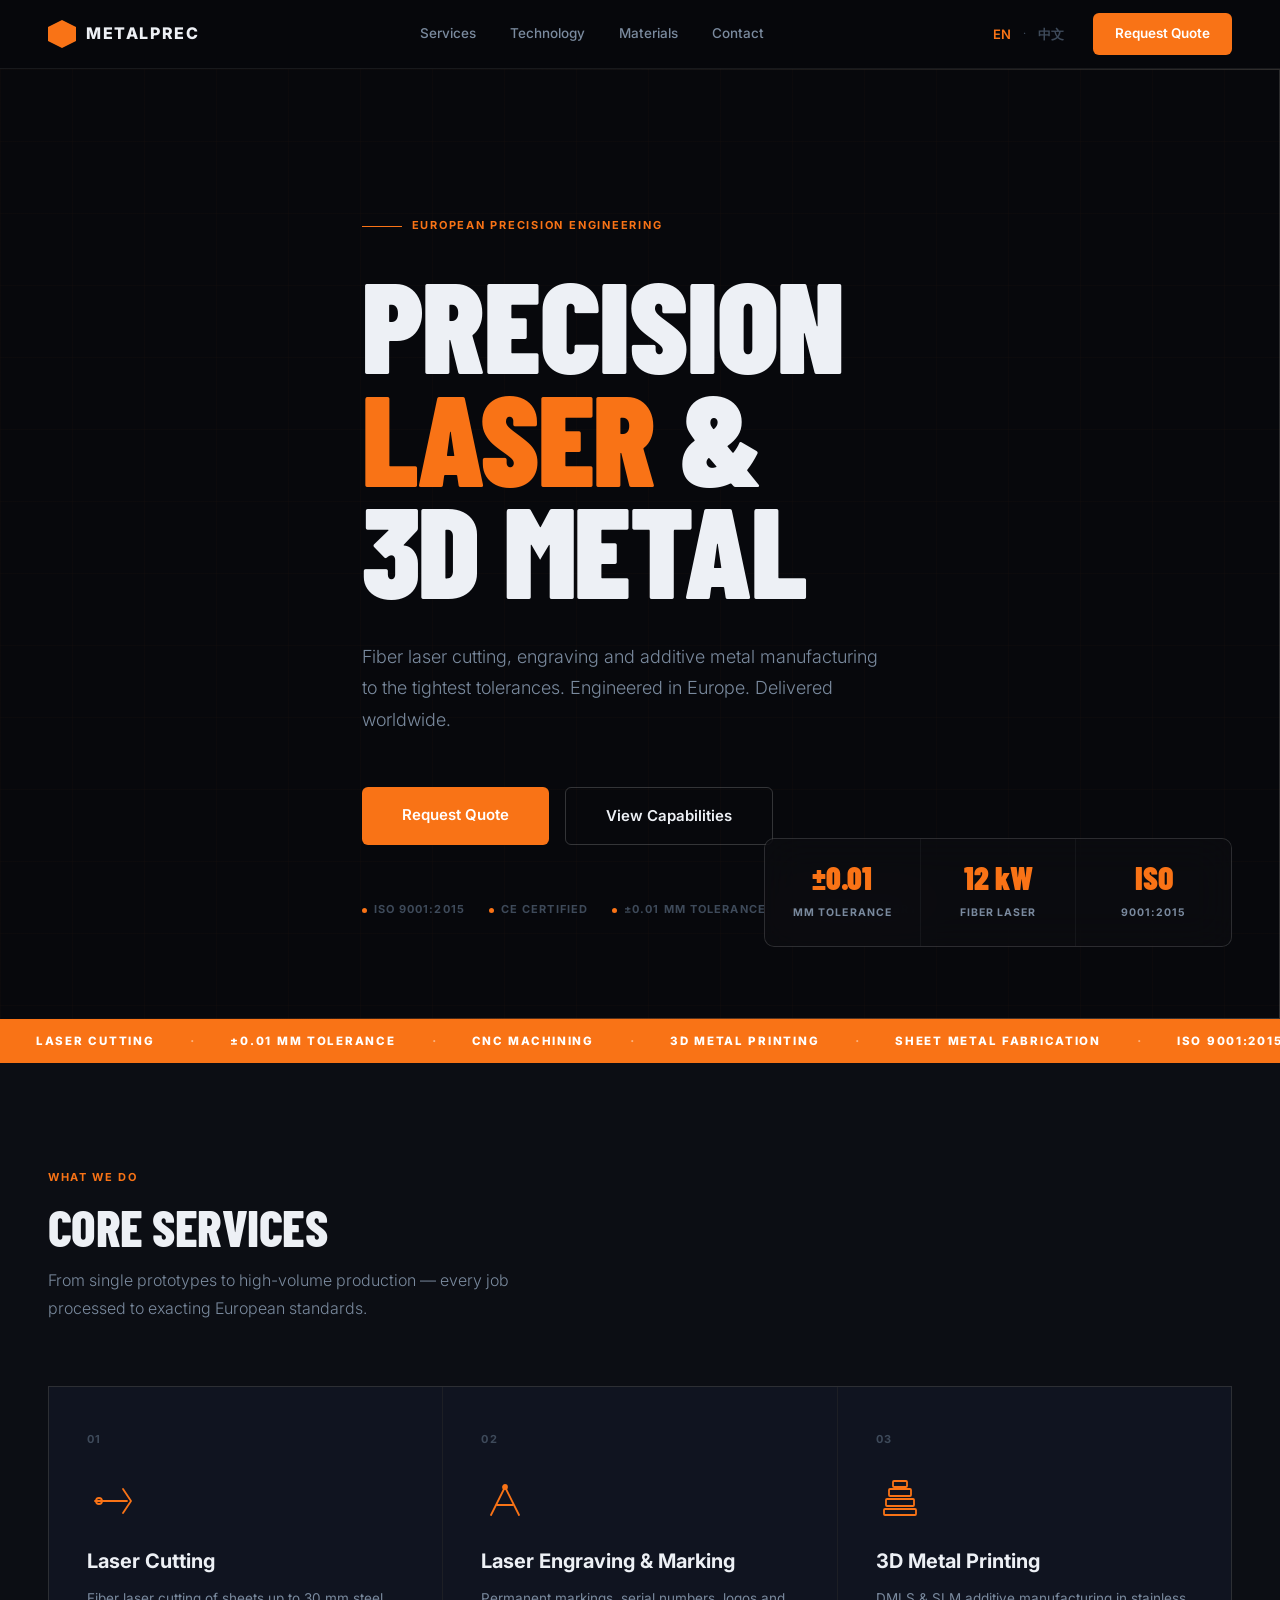
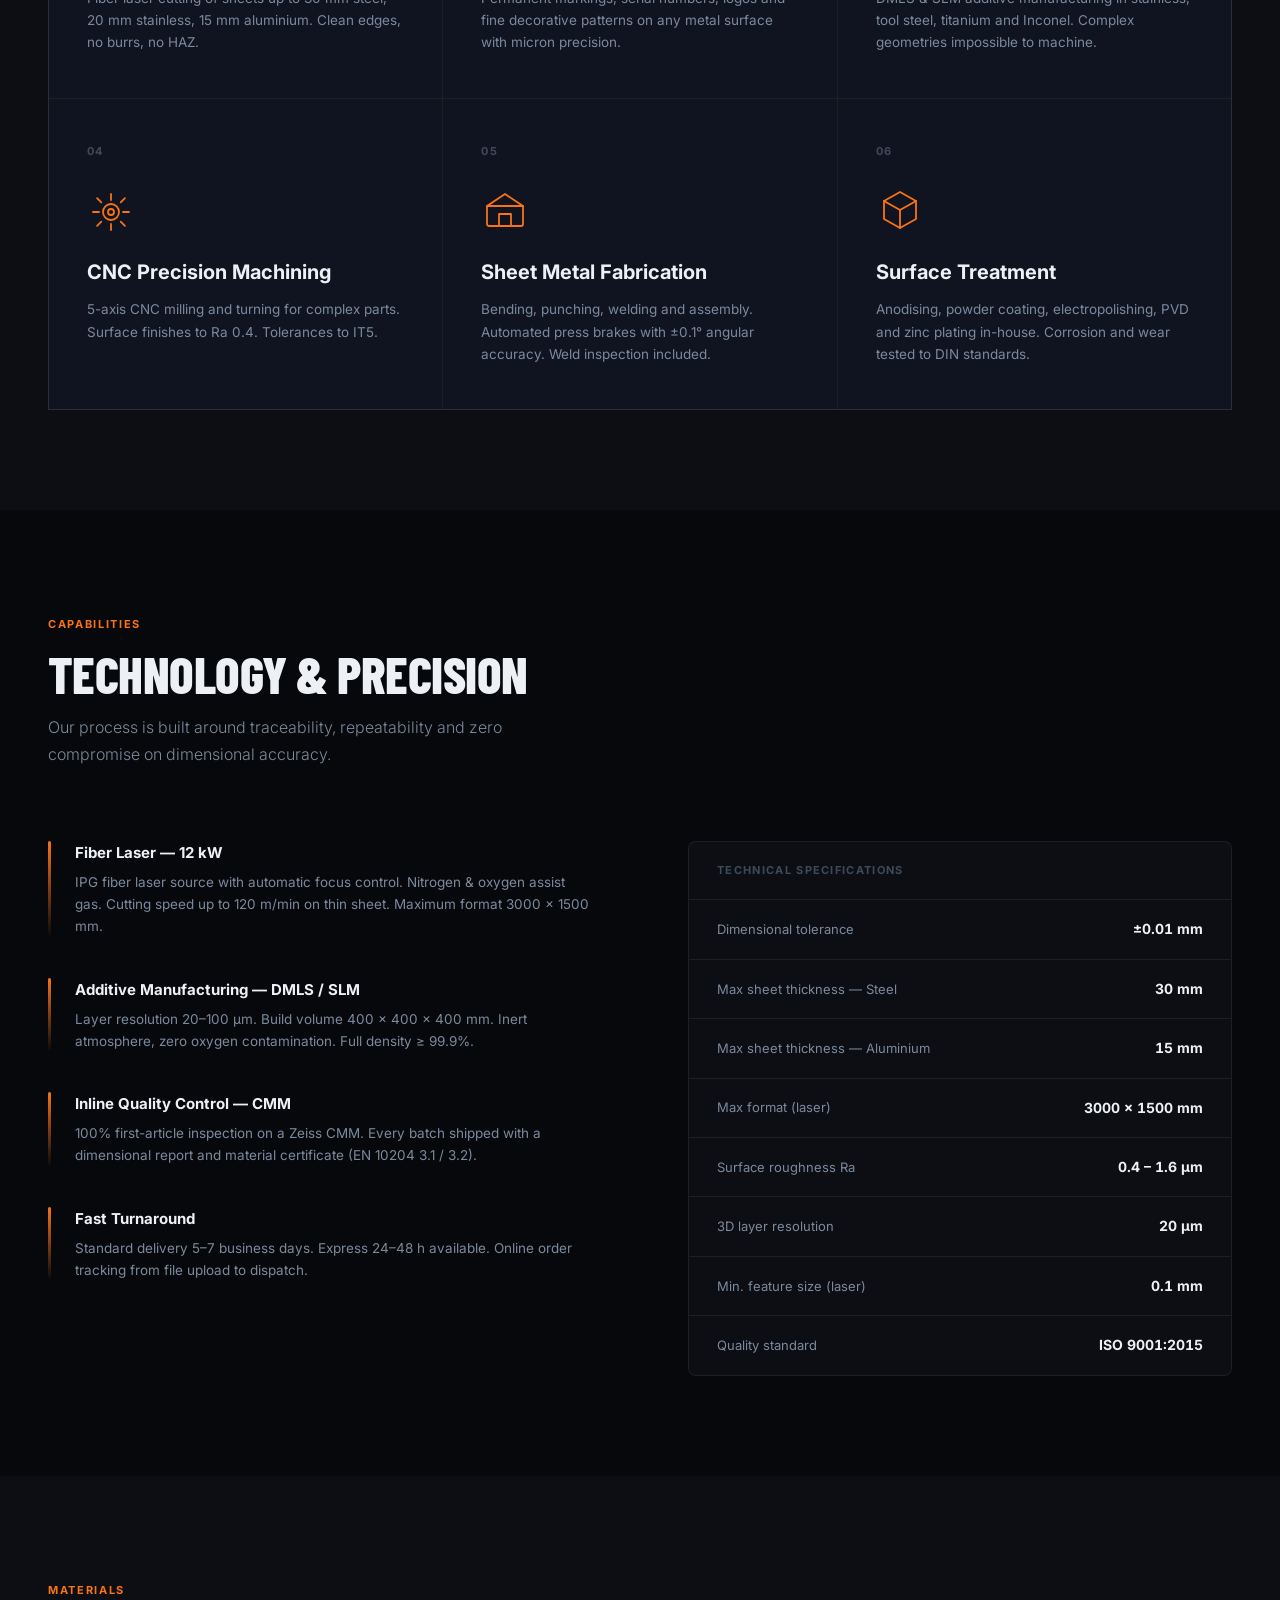
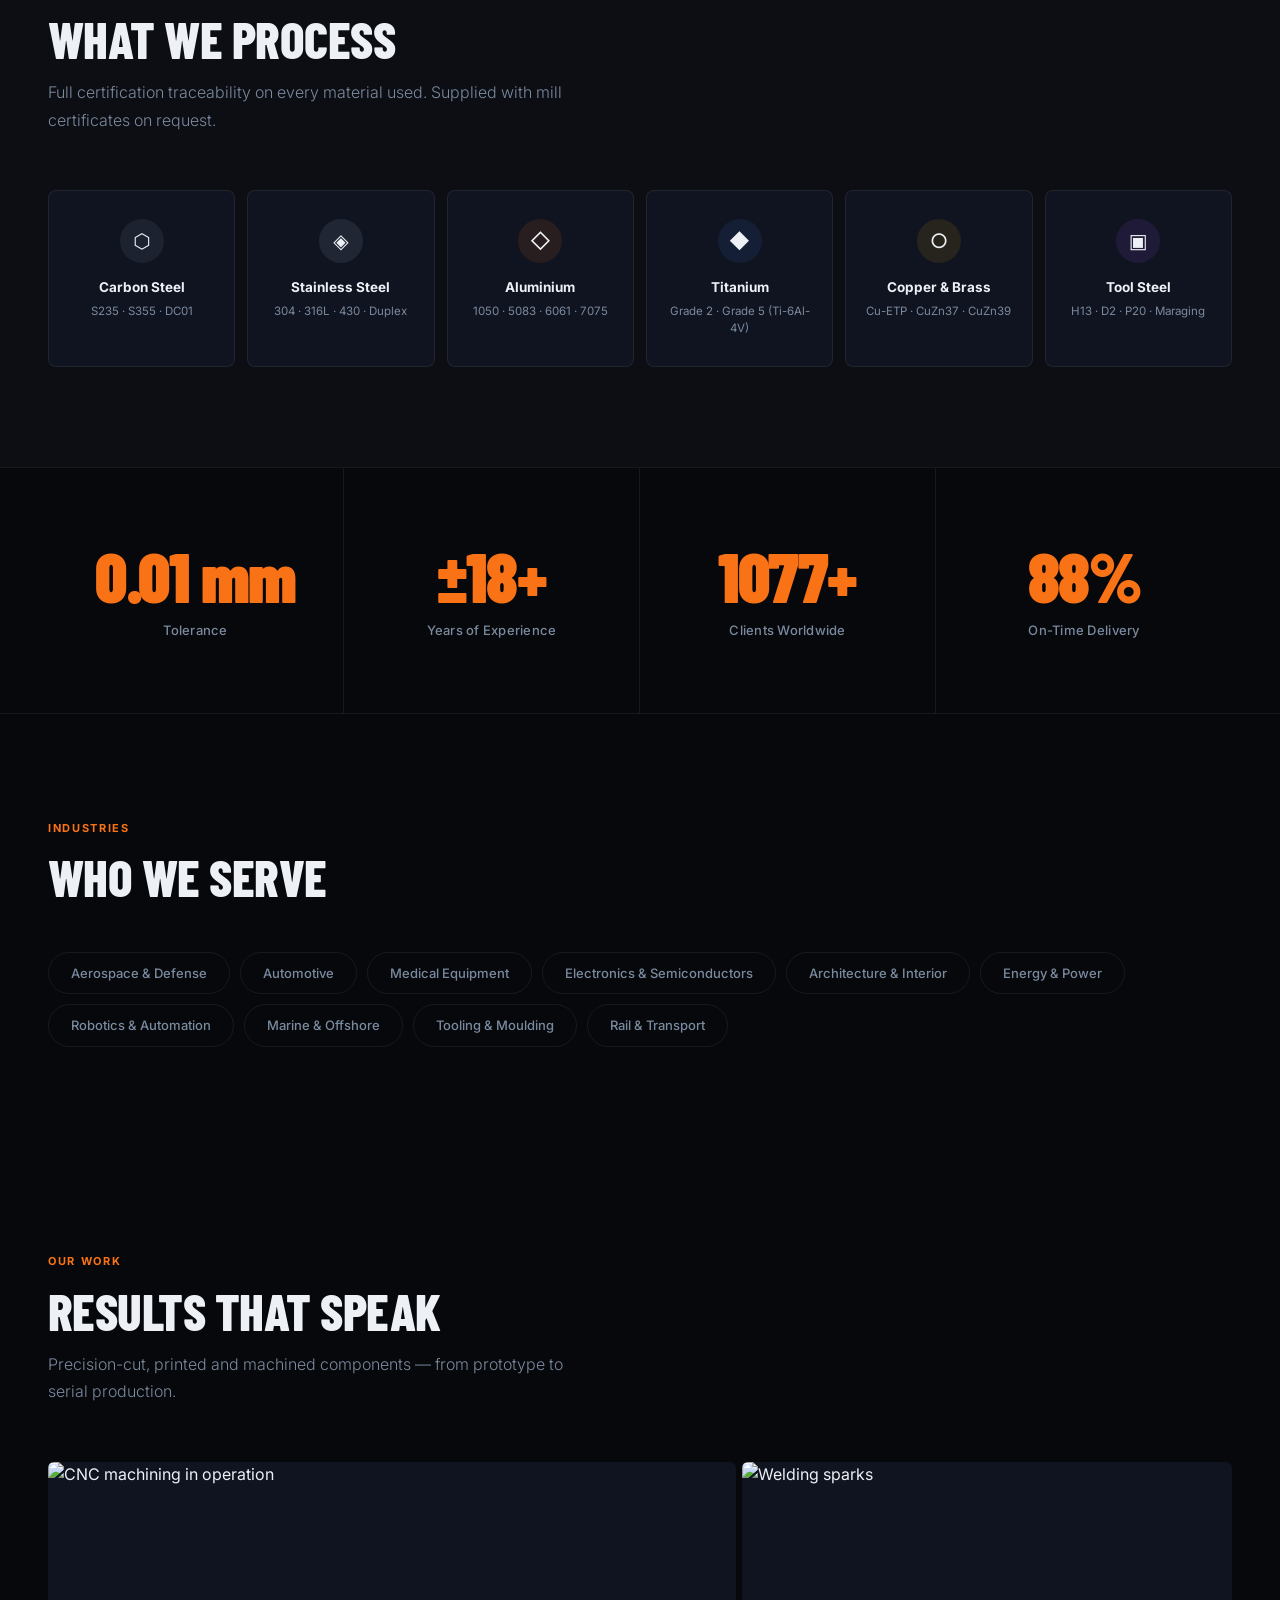
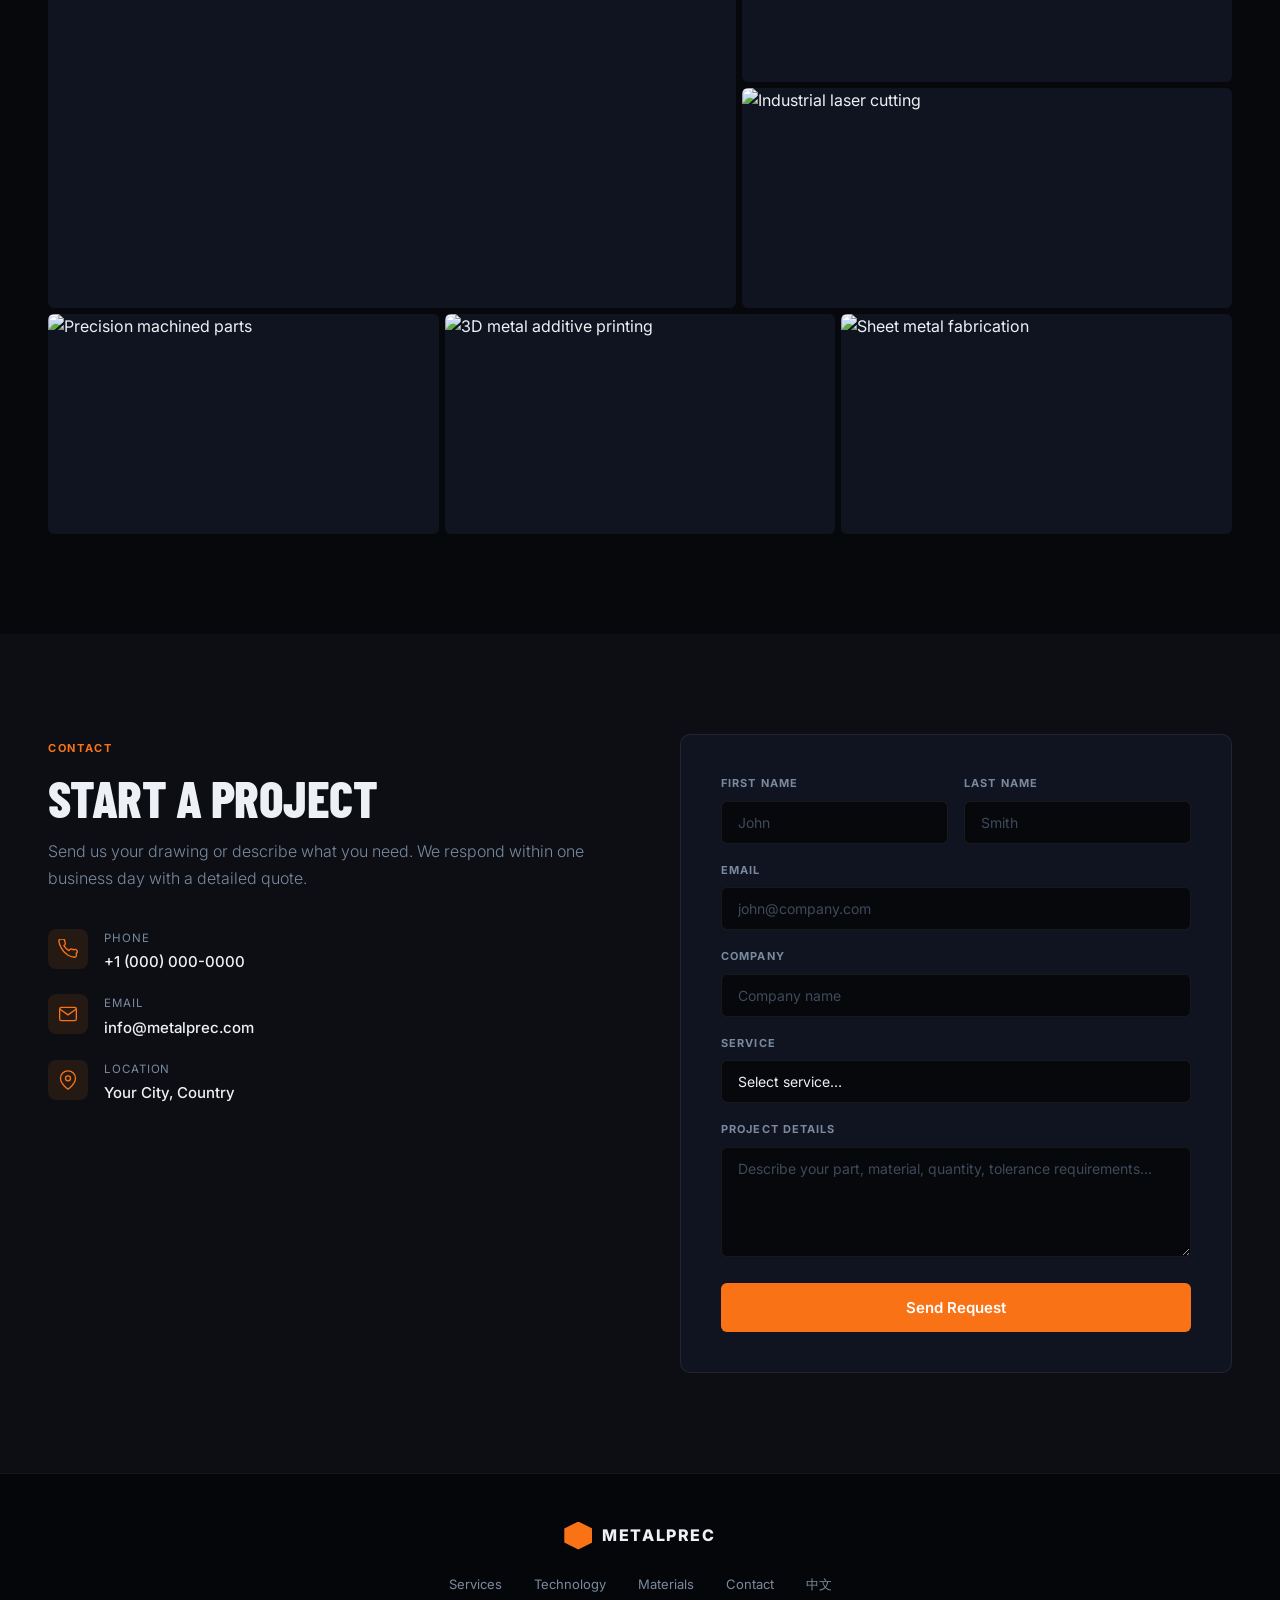
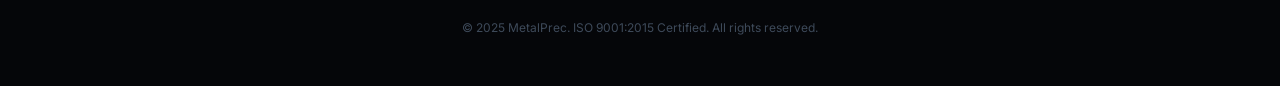
==== commit 7551c938: "feat: full-bleed hero bg, ticker marquee, 12-col gallery, metrics card" ====
--- a/index.html
+++ b/index.html
@@ -55,34 +55,56 @@
 
 <!-- HERO -->
 <section id="hero">
+  <div class="hero-bg">
+    <img src="https://images.unsplash.com/photo-1581092918056-0c6f7dd8f9dc?auto=format&fit=crop&w=1920&q=85" alt="" aria-hidden="true" loading="eager">
+  </div>
   <div class="hero-grid"></div>
-  <div class="hero-glow"></div>
-  <div class="hero-glow2"></div>
   <div class="hero-inner">
-    <div class="hero-content">
-      <div class="hero-badge r"><span class="hero-badge-line"></span>European Precision Engineering</div>
-      <h1 class="hero-h r" style="transition-delay:.07s">
-        Precision<br><em>Laser</em> &amp;<br>3D Metal
-      </h1>
-      <p class="hero-p r" style="transition-delay:.14s">Fiber laser cutting, engraving and additive metal manufacturing to the tightest tolerances. Engineered in Europe. Delivered worldwide.</p>
-      <div class="hero-btns r" style="transition-delay:.2s">
-        <a href="#contact" class="btn-primary">Request Quote</a>
-        <a href="#services" class="btn-outline">View Capabilities</a>
-      </div>
-      <div class="hero-certs r" style="transition-delay:.26s">
-        <span class="cert"><span class="cert-dot"></span>ISO 9001:2015</span>
-        <span class="cert"><span class="cert-dot"></span>CE Certified</span>
-        <span class="cert"><span class="cert-dot"></span>±0.01 mm tolerance</span>
-        <span class="cert"><span class="cert-dot"></span>Global Delivery</span>
-      </div>
-    </div>
-    <div class="hero-visual r" style="transition-delay:.12s">
-      <img src="https://images.unsplash.com/photo-1565793298595-6a879b1d9492?auto=format&fit=crop&w=900&q=85" alt="Laser cutting in action" loading="eager">
-      <div class="hero-visual-tag">Fiber Laser · <span>12 kW</span> · ±0.01 mm</div>
-    </div>
+    <div class="hero-badge r"><span class="hero-badge-line"></span>European Precision Engineering</div>
+    <h1 class="hero-h r" style="transition-delay:.07s">
+      Precision<br><em>Laser</em> &amp;<br>3D Metal
+    </h1>
+    <p class="hero-p r" style="transition-delay:.14s">Fiber laser cutting, engraving and additive metal manufacturing to the tightest tolerances. Engineered in Europe. Delivered worldwide.</p>
+    <div class="hero-btns r" style="transition-delay:.2s">
+      <a href="#contact" class="btn-primary">Request Quote</a>
+      <a href="#services" class="btn-outline">View Capabilities</a>
+    </div>
+    <div class="hero-certs r" style="transition-delay:.26s">
+      <span class="cert"><span class="cert-dot"></span>ISO 9001:2015</span>
+      <span class="cert"><span class="cert-dot"></span>CE Certified</span>
+      <span class="cert"><span class="cert-dot"></span>±0.01 mm tolerance</span>
+      <span class="cert"><span class="cert-dot"></span>Global Delivery</span>
+    </div>
+  </div>
+  <div class="hero-metrics">
+    <div class="hm"><span class="hm-val">±0.01</span><span class="hm-lbl">mm Tolerance</span></div>
+    <div class="hm"><span class="hm-val">12 kW</span><span class="hm-lbl">Fiber Laser</span></div>
+    <div class="hm"><span class="hm-val">ISO</span><span class="hm-lbl">9001:2015</span></div>
   </div>
   <div class="hero-laser"></div>
 </section>
+
+<!-- TICKER -->
+<div class="ticker">
+  <div class="ticker-track">
+    <span class="ticker-item">Laser Cutting</span><span class="ticker-sep">·</span>
+    <span class="ticker-item">±0.01 mm Tolerance</span><span class="ticker-sep">·</span>
+    <span class="ticker-item">CNC Machining</span><span class="ticker-sep">·</span>
+    <span class="ticker-item">3D Metal Printing</span><span class="ticker-sep">·</span>
+    <span class="ticker-item">Sheet Metal Fabrication</span><span class="ticker-sep">·</span>
+    <span class="ticker-item">ISO 9001:2015</span><span class="ticker-sep">·</span>
+    <span class="ticker-item">Surface Treatment</span><span class="ticker-sep">·</span>
+    <span class="ticker-item">Global Delivery</span><span class="ticker-sep">·</span>
+    <span class="ticker-item">Laser Cutting</span><span class="ticker-sep">·</span>
+    <span class="ticker-item">±0.01 mm Tolerance</span><span class="ticker-sep">·</span>
+    <span class="ticker-item">CNC Machining</span><span class="ticker-sep">·</span>
+    <span class="ticker-item">3D Metal Printing</span><span class="ticker-sep">·</span>
+    <span class="ticker-item">Sheet Metal Fabrication</span><span class="ticker-sep">·</span>
+    <span class="ticker-item">ISO 9001:2015</span><span class="ticker-sep">·</span>
+    <span class="ticker-item">Surface Treatment</span><span class="ticker-sep">·</span>
+    <span class="ticker-item">Global Delivery</span><span class="ticker-sep">·</span>
+  </div>
+</div>
 
 <!-- SERVICES -->
 <section id="services" class="section">
@@ -318,25 +340,29 @@
     <h2 class="sh r" style="transition-delay:.05s">Results That Speak</h2>
     <p class="sp r" style="transition-delay:.09s">Precision-cut, printed and machined components — from prototype to serial production.</p>
     <div class="gallery-grid">
-      <div class="gallery-item r" style="transition-delay:.06s">
-        <img src="https://images.unsplash.com/photo-1504328345606-18bbc8c9d7d1?auto=format&fit=crop&w=1000&q=80" alt="Laser cutting steel sheet" loading="lazy">
-        <div class="gallery-label">Laser Cutting · Carbon Steel 12 mm</div>
-      </div>
-      <div class="gallery-item r" style="transition-delay:.1s">
-        <img src="https://images.unsplash.com/photo-1581092580497-e0d23cbdf1dc?auto=format&fit=crop&w=700&q=80" alt="CNC precision machining" loading="lazy">
-        <div class="gallery-label">CNC Machining · Aluminium 7075</div>
-      </div>
-      <div class="gallery-item r" style="transition-delay:.14s">
-        <img src="https://images.unsplash.com/photo-1518709766631-a6a7f45921c3?auto=format&fit=crop&w=700&q=80" alt="Metal fabrication factory" loading="lazy">
-        <div class="gallery-label">Sheet Metal Fabrication</div>
-      </div>
-      <div class="gallery-item r" style="transition-delay:.18s">
-        <img src="https://images.unsplash.com/photo-1558618666-fcd25c85cd64?auto=format&fit=crop&w=700&q=80" alt="Precision metal parts" loading="lazy">
-        <div class="gallery-label">Precision Parts · Stainless 316L</div>
-      </div>
-      <div class="gallery-item r" style="transition-delay:.22s">
-        <img src="https://images.unsplash.com/photo-1581091870934-c41e77e0e03d?auto=format&fit=crop&w=700&q=80" alt="3D metal printing" loading="lazy">
-        <div class="gallery-label">3D Metal Printing · Ti-6Al-4V</div>
+      <div class="gallery-item r">
+        <img src="https://images.unsplash.com/photo-1565793298595-6a879b1d9492?auto=format&fit=crop&w=1200&q=85" alt="CNC machining in operation" loading="lazy">
+        <div class="gallery-label">CNC 5-Axis Machining · Aluminium 7075-T6</div>
+      </div>
+      <div class="gallery-item r" style="transition-delay:.05s">
+        <img src="https://images.unsplash.com/photo-1530124566582-a618bc2615dc?auto=format&fit=crop&w=800&q=80" alt="Welding sparks" loading="lazy">
+        <div class="gallery-label">TIG Welding · Stainless Steel 316L</div>
+      </div>
+      <div class="gallery-item r" style="transition-delay:.09s">
+        <img src="https://images.unsplash.com/photo-1504328345606-18bbc8c9d7d1?auto=format&fit=crop&w=800&q=80" alt="Industrial laser cutting" loading="lazy">
+        <div class="gallery-label">Fiber Laser Cutting · Steel 20 mm</div>
+      </div>
+      <div class="gallery-item r" style="transition-delay:.13s">
+        <img src="https://images.unsplash.com/photo-1558618666-fcd25c85cd64?auto=format&fit=crop&w=700&q=80" alt="Precision machined parts" loading="lazy">
+        <div class="gallery-label">Precision Parts · Tolerance ±0.01 mm</div>
+      </div>
+      <div class="gallery-item r" style="transition-delay:.17s">
+        <img src="https://images.unsplash.com/photo-1581091870934-c41e77e0e03d?auto=format&fit=crop&w=700&q=80" alt="3D metal additive printing" loading="lazy">
+        <div class="gallery-label">DMLS 3D Printing · Ti-6Al-4V</div>
+      </div>
+      <div class="gallery-item r" style="transition-delay:.21s">
+        <img src="https://images.unsplash.com/photo-1518709766631-a6a7f45921c3?auto=format&fit=crop&w=700&q=80" alt="Sheet metal fabrication" loading="lazy">
+        <div class="gallery-label">Sheet Metal · Powder Coated</div>
       </div>
     </div>
   </div>
--- a/style.css
+++ b/style.css
@@ -45,43 +45,54 @@
 .nav-mobile .btn-cta{display:block;text-align:center;margin-top:16px;border-bottom:none;padding:14px 22px}
 
 /* ── HERO ── */
+/* ── HERO ── */
 #hero{position:relative;min-height:100vh;display:flex;align-items:center;overflow:hidden;background:var(--bg)}
-.hero-grid{position:absolute;inset:0;background-image:linear-gradient(rgba(249,115,22,.025) 1px,transparent 1px),linear-gradient(90deg,rgba(249,115,22,.025) 1px,transparent 1px);background-size:72px 72px}
-.hero-glow{position:absolute;top:-300px;right:-200px;width:900px;height:900px;background:radial-gradient(circle,rgba(249,115,22,.1) 0%,transparent 65%);pointer-events:none}
-.hero-glow2{position:absolute;bottom:-200px;left:-100px;width:600px;height:600px;background:radial-gradient(circle,rgba(59,130,246,.05) 0%,transparent 70%);pointer-events:none}
-.hero-inner{position:relative;max-width:1300px;margin:0 auto;padding:130px 48px 90px}
-.hero-badge{display:inline-flex;align-items:center;gap:10px;font-size:11px;font-weight:700;letter-spacing:.14em;text-transform:uppercase;color:var(--ac);margin-bottom:32px}
-.hero-badge-line{width:36px;height:1.5px;background:var(--ac)}
-.hero-h{font-family:'Barlow Condensed',sans-serif;font-size:clamp(58px,9vw,116px);font-weight:900;line-height:.9;letter-spacing:-.01em;text-transform:uppercase;color:var(--t);margin-bottom:36px;max-width:960px}
+.hero-bg{position:absolute;inset:0;z-index:0}
+.hero-bg img{width:100%;height:100%;object-fit:cover;object-position:center 40%;display:block;filter:brightness(.38) saturate(1.3)}
+.hero-bg::after{content:'';position:absolute;inset:0;background:linear-gradient(100deg,rgba(7,8,12,1) 30%,rgba(7,8,12,.75) 58%,rgba(7,8,12,.35) 100%)}
+.hero-grid{position:absolute;inset:0;z-index:1;background-image:linear-gradient(rgba(249,115,22,.018) 1px,transparent 1px),linear-gradient(90deg,rgba(249,115,22,.018) 1px,transparent 1px);background-size:72px 72px}
+.hero-inner{position:relative;z-index:2;max-width:1300px;margin:0 auto;padding:140px 48px 100px}
+.hero-badge{display:inline-flex;align-items:center;gap:10px;font-size:11px;font-weight:700;letter-spacing:.16em;text-transform:uppercase;color:var(--ac);margin-bottom:32px}
+.hero-badge-line{width:40px;height:1.5px;background:var(--ac)}
+.hero-h{font-family:'Barlow Condensed',sans-serif;font-size:clamp(64px,10vw,128px);font-weight:900;line-height:.88;letter-spacing:-.01em;text-transform:uppercase;color:var(--t);margin-bottom:36px;max-width:820px}
 .hero-h em{color:var(--ac);font-style:normal}
-.hero-p{font-size:17px;color:var(--mid);line-height:1.75;max-width:500px;margin-bottom:52px;font-weight:300}
-.hero-btns{display:flex;gap:16px;flex-wrap:wrap;margin-bottom:64px}
-.btn-primary{font-size:15px;font-weight:600;color:#fff;background:var(--ac);padding:16px 38px;border-radius:6px;text-decoration:none;transition:background .15s,transform .15s,box-shadow .15s}
-.btn-primary:hover{background:var(--ac2);transform:translateY(-2px);box-shadow:0 8px 32px rgba(249,115,22,.35)}
-.btn-outline{font-size:15px;font-weight:600;color:var(--t);border:1px solid var(--brd);padding:16px 38px;border-radius:6px;text-decoration:none;transition:border-color .15s,background .15s}
-.btn-outline:hover{border-color:rgba(255,255,255,.22);background:rgba(255,255,255,.04)}
-.hero-certs{display:flex;align-items:center;gap:28px;flex-wrap:wrap}
-.cert{font-size:11.5px;font-weight:600;letter-spacing:.08em;text-transform:uppercase;color:var(--m2);display:flex;align-items:center;gap:6px}
+.hero-p{font-size:18px;color:var(--mid);line-height:1.75;max-width:520px;margin-bottom:52px;font-weight:300}
+.hero-btns{display:flex;gap:16px;flex-wrap:wrap;margin-bottom:56px}
+.btn-primary{font-size:15px;font-weight:600;color:#fff;background:var(--ac);padding:16px 40px;border-radius:6px;text-decoration:none;transition:background .15s,transform .15s,box-shadow .15s}
+.btn-primary:hover{background:var(--ac2);transform:translateY(-2px);box-shadow:0 10px 36px rgba(249,115,22,.4)}
+.btn-outline{font-size:15px;font-weight:600;color:var(--t);border:1px solid rgba(255,255,255,.18);padding:16px 40px;border-radius:6px;text-decoration:none;transition:border-color .15s,background .15s}
+.btn-outline:hover{border-color:rgba(255,255,255,.36);background:rgba(255,255,255,.05)}
+.hero-certs{display:flex;align-items:center;gap:24px;flex-wrap:wrap}
+.cert{font-size:11px;font-weight:700;letter-spacing:.1em;text-transform:uppercase;color:var(--m2);display:flex;align-items:center;gap:7px}
 .cert-dot{width:5px;height:5px;border-radius:50%;background:var(--ac);flex-shrink:0}
-.hero-laser{position:absolute;bottom:0;left:0;right:0;height:1px;background:linear-gradient(90deg,transparent 0%,var(--ac) 50%,transparent 100%);opacity:.25}
-
-/* ── HERO SPLIT LAYOUT ── */
-.hero-inner{display:grid;grid-template-columns:55fr 45fr;gap:72px;align-items:center}
-.hero-visual{position:relative;height:600px;border-radius:10px;overflow:hidden;flex-shrink:0}
-.hero-visual img{width:100%;height:100%;object-fit:cover;display:block}
-.hero-visual::after{content:'';position:absolute;inset:0;background:linear-gradient(135deg,rgba(7,8,12,.35) 0%,rgba(249,115,22,.07) 100%)}
-.hero-visual-tag{position:absolute;bottom:20px;left:20px;z-index:1;font-size:10.5px;font-weight:700;letter-spacing:.12em;text-transform:uppercase;color:rgba(255,255,255,.72);background:rgba(0,0,0,.55);padding:8px 14px;border-radius:4px;backdrop-filter:blur(8px)}
-.hero-visual-tag span{color:var(--ac)}
+.hero-metrics{position:absolute;z-index:2;right:48px;bottom:72px;display:grid;grid-template-columns:repeat(3,1fr);gap:1px;background:rgba(255,255,255,.06);border:1px solid rgba(255,255,255,.1);border-radius:10px;overflow:hidden;backdrop-filter:blur(20px)}
+.hm{background:rgba(7,8,12,.72);padding:22px 28px;text-align:center}
+.hm-val{display:block;font-family:'Barlow Condensed',sans-serif;font-size:32px;font-weight:900;color:var(--ac);line-height:1;margin-bottom:5px}
+.hm-lbl{font-size:10.5px;font-weight:700;letter-spacing:.1em;text-transform:uppercase;color:var(--mid)}
+.hero-laser{position:absolute;bottom:0;left:0;right:0;z-index:2;height:1px;background:linear-gradient(90deg,transparent,var(--ac) 40%,var(--ac) 60%,transparent);opacity:.3}
+
+/* ── TICKER ── */
+.ticker{background:var(--ac);overflow:hidden;padding:0;border-top:none}
+.ticker-track{display:inline-flex;align-items:center;white-space:nowrap;padding:13px 0;animation:ticker-anim 40s linear infinite}
+.ticker-track:hover{animation-play-state:paused}
+.ticker-item{font-size:11.5px;font-weight:800;letter-spacing:.15em;text-transform:uppercase;color:#fff;padding:0 36px}
+.ticker-sep{color:rgba(255,255,255,.45);font-size:16px;line-height:1}
+@keyframes ticker-anim{from{transform:translateX(0)}to{transform:translateX(-50%)}}
 
 /* ── GALLERY ── */
 #gallery{background:var(--bg)}
-.gallery-grid{display:grid;grid-template-columns:repeat(3,1fr);grid-template-rows:300px 260px;gap:8px;margin-top:56px}
+.gallery-grid{display:grid;grid-template-columns:repeat(12,1fr);grid-auto-rows:220px;gap:6px;margin-top:56px}
 .gallery-item{overflow:hidden;border-radius:6px;position:relative;background:var(--s2)}
-.gallery-item:first-child{grid-column:span 2}
-.gallery-item img{width:100%;height:100%;object-fit:cover;display:block;transition:transform .5s cubic-bezier(.16,1,.3,1),filter .5s}
-.gallery-item:hover img{transform:scale(1.06);filter:brightness(1.1)}
-.gallery-label{position:absolute;bottom:0;left:0;right:0;padding:24px 18px 16px;background:linear-gradient(transparent,rgba(0,0,0,.88));color:#fff;font-size:13px;font-weight:600;opacity:0;transition:opacity .25s;letter-spacing:.01em}
-.gallery-item:hover .gallery-label{opacity:1}
+.gallery-item:nth-child(1){grid-column:span 7;grid-row:span 2}
+.gallery-item:nth-child(2){grid-column:span 5}
+.gallery-item:nth-child(3){grid-column:span 5}
+.gallery-item:nth-child(4){grid-column:span 4}
+.gallery-item:nth-child(5){grid-column:span 4}
+.gallery-item:nth-child(6){grid-column:span 4}
+.gallery-item img{width:100%;height:100%;object-fit:cover;display:block;transition:transform .55s cubic-bezier(.16,1,.3,1),filter .4s}
+.gallery-item:hover img{transform:scale(1.07);filter:brightness(1.12)}
+.gallery-label{position:absolute;bottom:0;left:0;right:0;padding:28px 18px 16px;background:linear-gradient(transparent,rgba(0,0,0,.9));color:#fff;font-size:12.5px;font-weight:600;transform:translateY(4px);opacity:0;transition:opacity .28s,transform .28s;letter-spacing:.02em}
+.gallery-item:hover .gallery-label{opacity:1;transform:none}
 
 /* ── SECTION COMMONS ── */
 .section{padding:100px 0}
@@ -179,27 +190,31 @@
 @media(max-width:1100px){
   .nav-inner{padding:0 28px}
   .w{padding:0 28px}
-  .hero-inner{grid-template-columns:1fr;padding:110px 28px 80px;gap:40px}
-  .hero-visual{height:420px}
+  .hero-inner{padding:120px 28px 200px}
+  .hero-metrics{right:28px;bottom:48px}
   .srv-grid{grid-template-columns:repeat(2,1fr)}
   .mat-grid{grid-template-columns:repeat(3,1fr)}
   .tech-wrap{grid-template-columns:1fr;gap:48px}
   .contact-grid{grid-template-columns:1fr}
-  .gallery-grid{grid-template-columns:repeat(2,1fr);grid-template-rows:240px 240px 240px}
-  .gallery-item:first-child{grid-column:span 2}
+  .gallery-grid{grid-template-columns:repeat(2,1fr);grid-auto-rows:200px}
+  .gallery-item:nth-child(1){grid-column:span 2;grid-row:span 2}
+  .gallery-item:nth-child(2),.gallery-item:nth-child(3){grid-column:span 1}
+  .gallery-item:nth-child(4),.gallery-item:nth-child(5),.gallery-item:nth-child(6){grid-column:span 1}
 }
 @media(max-width:768px){
   .nav-links,.btn-cta,.lang-sw{display:none}
   .nav-burger{display:flex}
   .nav-inner{padding:0 20px}
   .w{padding:0 20px}
-  .hero-inner{padding:96px 20px 64px}
-  .hero-visual{height:300px}
+  .hero-inner{padding:96px 20px 220px}
+  .hero-metrics{right:20px;left:20px;bottom:40px;grid-template-columns:repeat(3,1fr)}
+  .hm{padding:16px 12px}
+  .hm-val{font-size:24px}
   .srv-grid{grid-template-columns:1fr}
   .stats-grid{grid-template-columns:1fr 1fr}
   .stat:nth-child(2){border-right:none}
   .stat:nth-child(3){border-top:1px solid var(--brd)}
-  .mat-grid{grid-template-columns:repeat(3,1fr)}
+  .mat-grid{grid-template-columns:repeat(2,1fr)}
   .f2{grid-template-columns:1fr}
   .section{padding:72px 0}
   footer{padding:36px 20px}
@@ -207,11 +222,10 @@
 @media(max-width:480px){
   .stats-grid{grid-template-columns:1fr}
   .stat{border-right:none;border-bottom:1px solid var(--brd)}
-  .mat-grid{grid-template-columns:repeat(2,1fr)}
   .hero-btns{flex-direction:column}
-  .hero-h{font-size:52px}
-  .gallery-grid{grid-template-columns:1fr;grid-template-rows:none}
-  .gallery-item,.gallery-item:first-child{grid-column:span 1;height:220px}
+  .hero-h{font-size:60px}
+  .gallery-grid{grid-auto-rows:180px}
+  .gallery-item:nth-child(n){grid-column:span 2}
 }
 
 /* ── CHINESE FONT OVERRIDE ── */
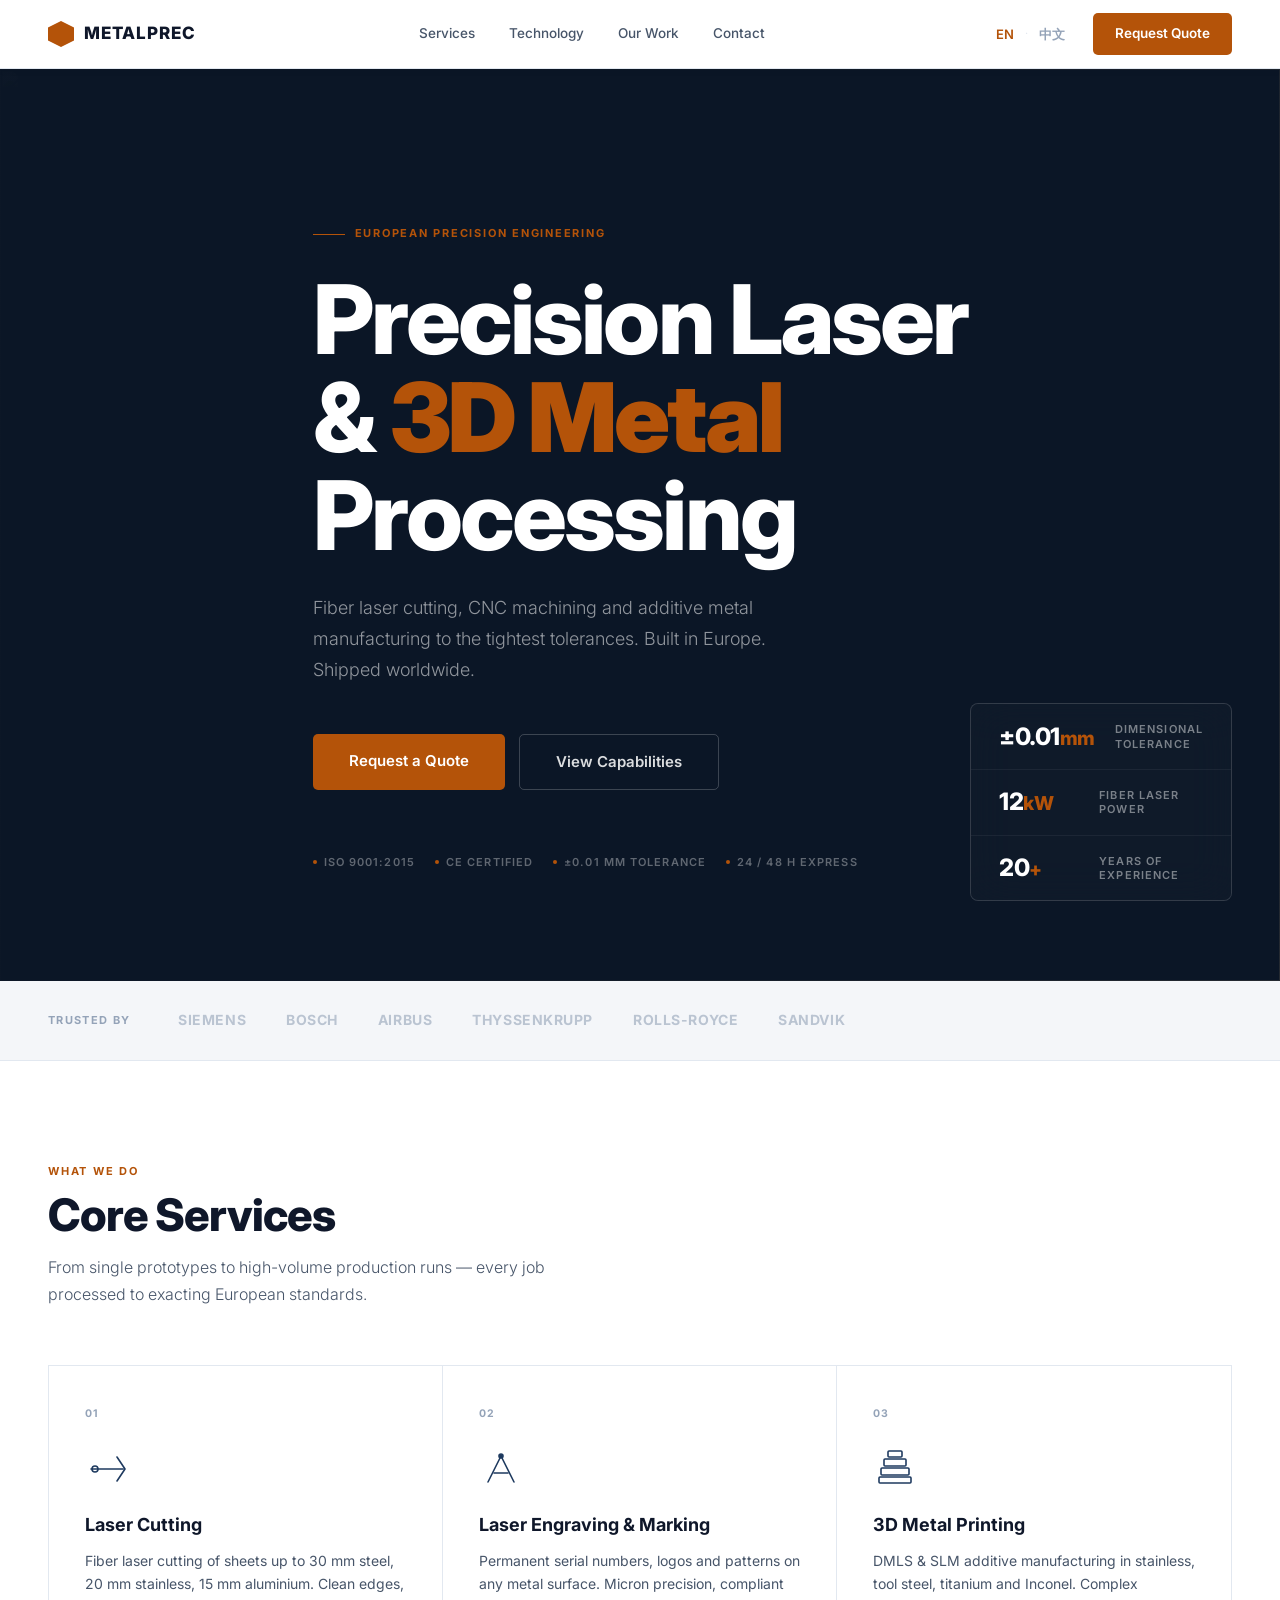
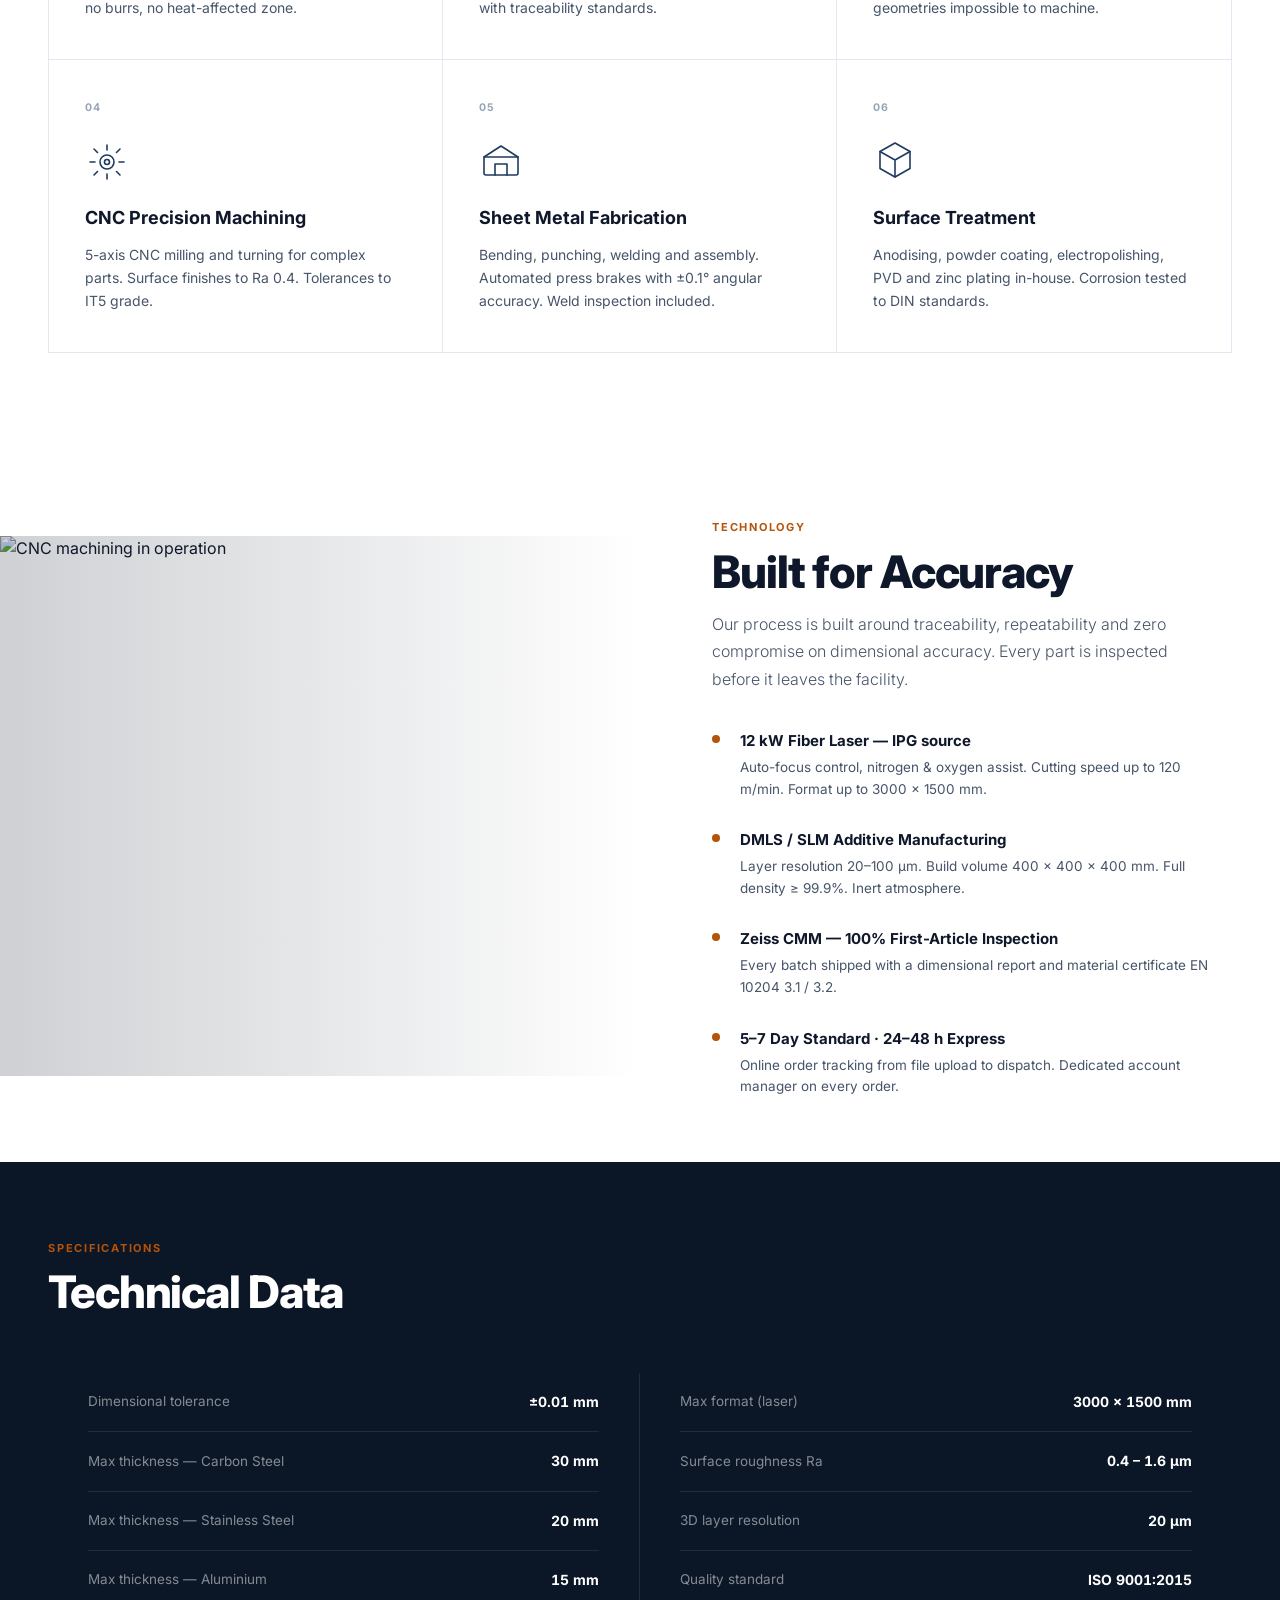
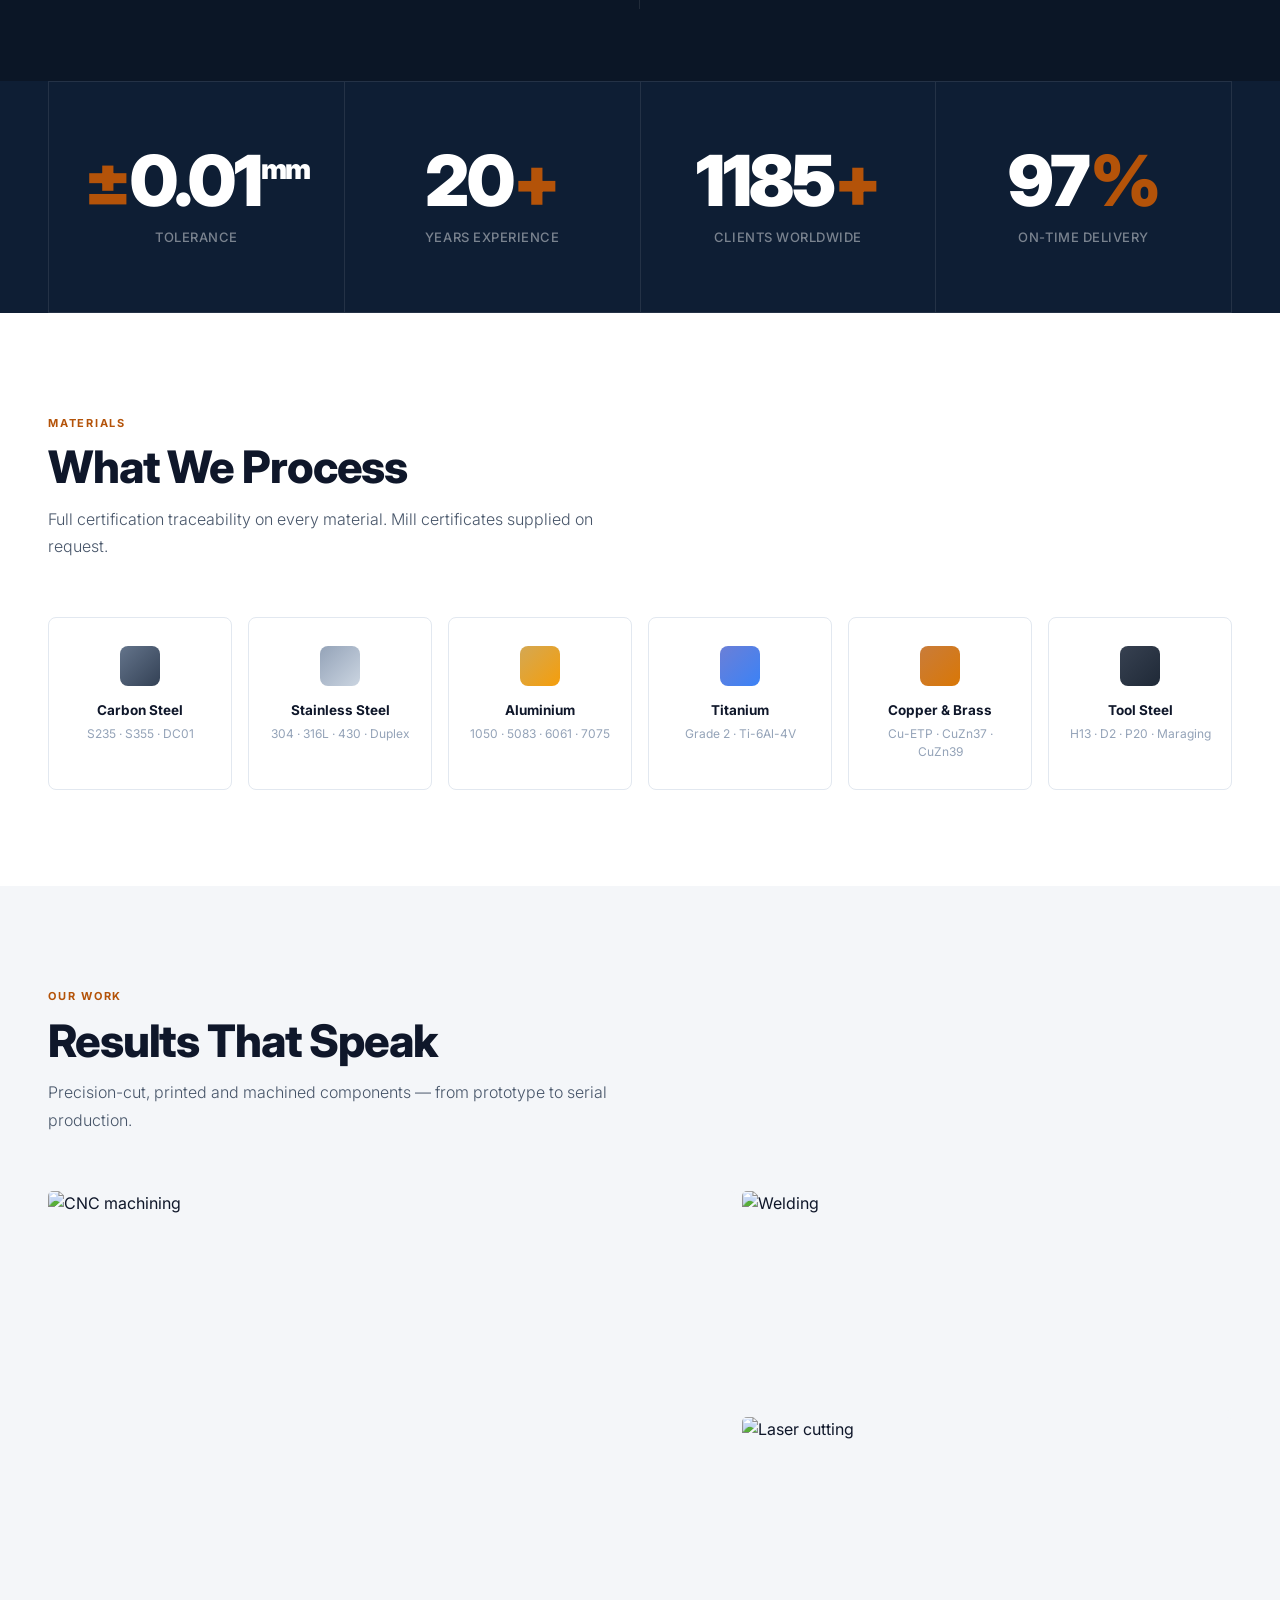
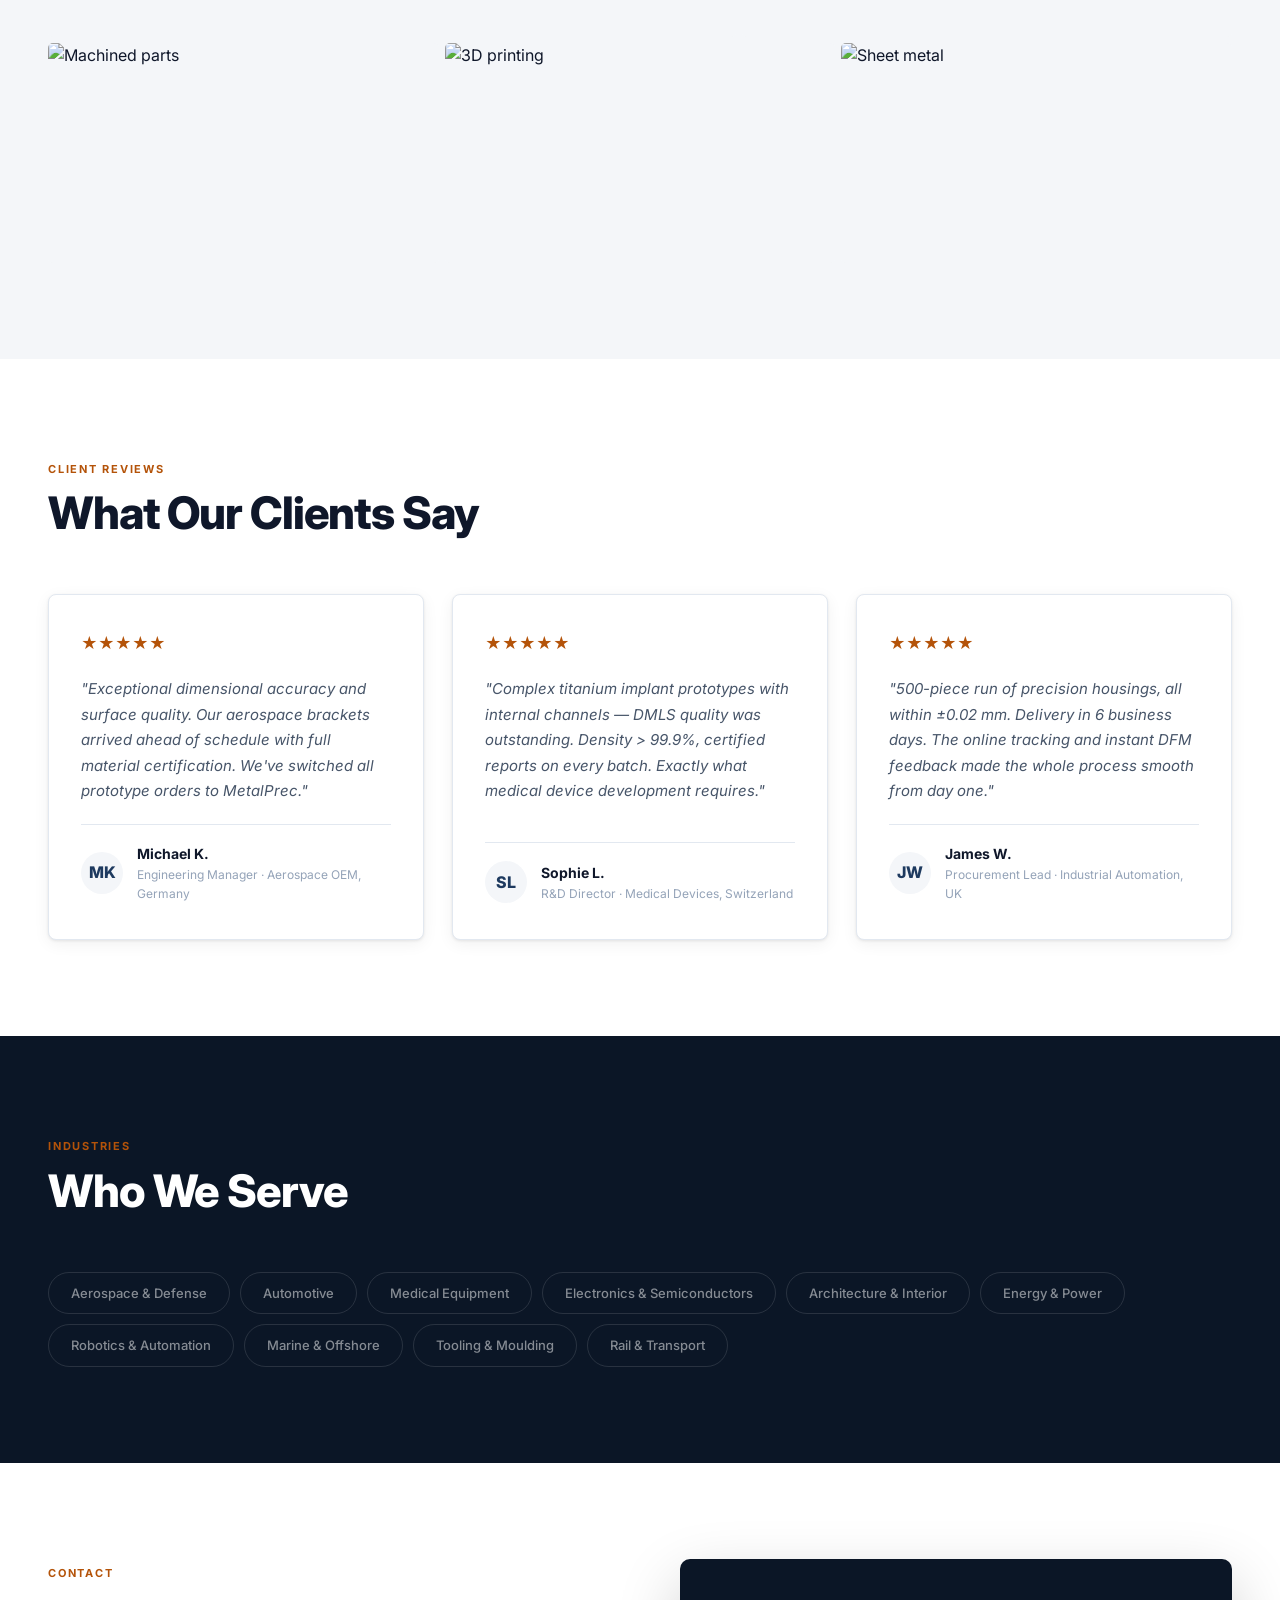
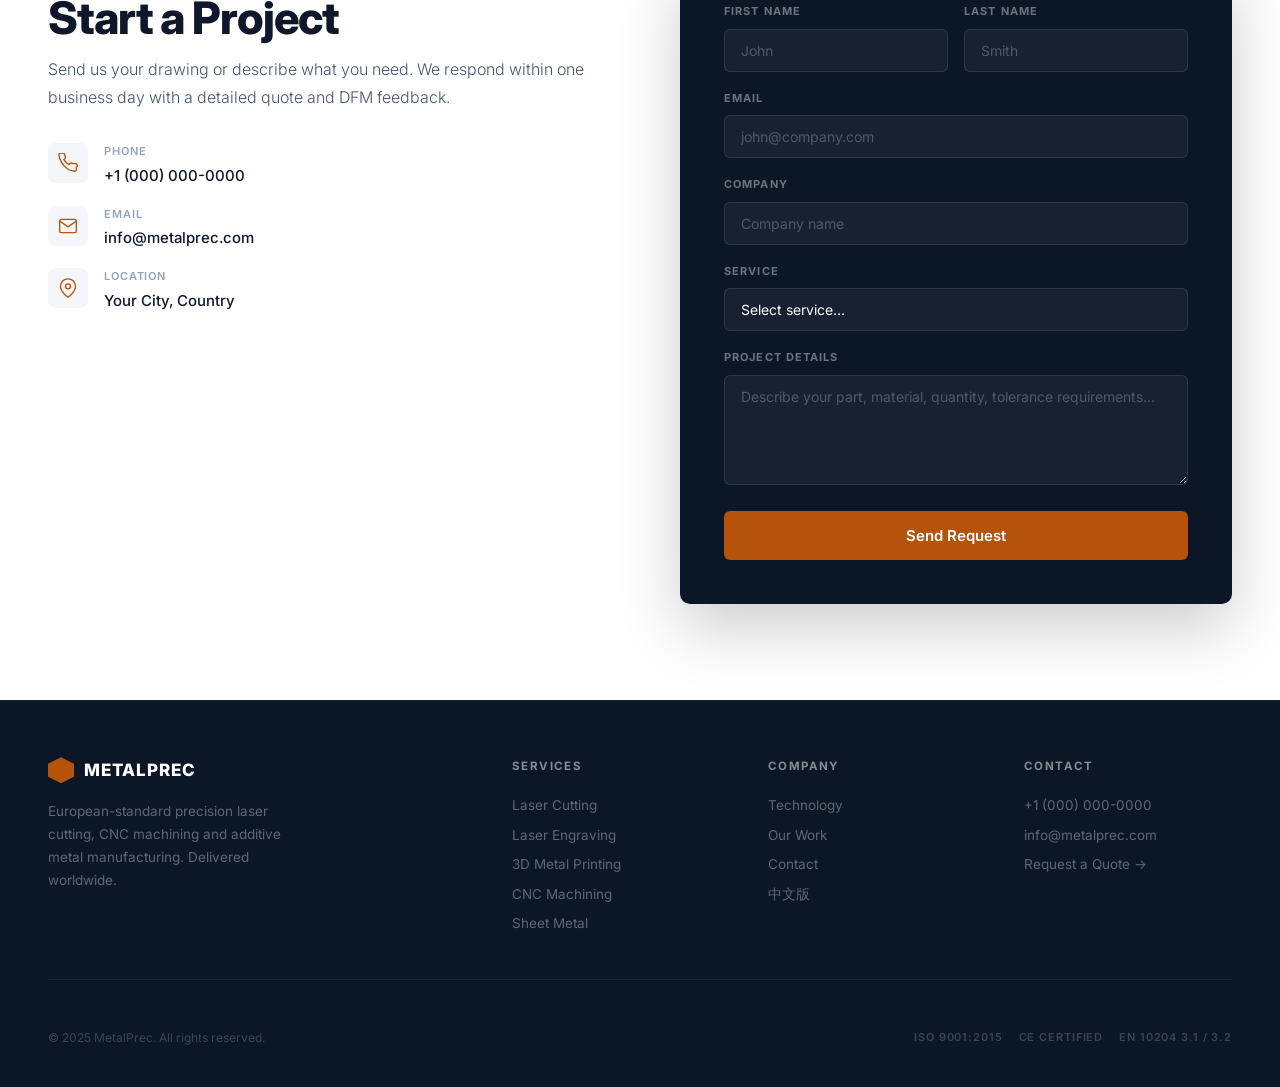
==== commit 5302b946: "feat: complete enterprise redesign of laser-metal landing page White-body B2B layout inspired by TRU" ====
--- a/index.html
+++ b/index.html
@@ -4,17 +4,13 @@
 <meta charset="utf-8">
 <meta name="viewport" content="width=device-width, initial-scale=1">
 <title>MetalPrec — Precision Laser & 3D Metal Processing</title>
-<meta name="description" content="European-grade precision laser cutting, engraving and 3D metal printing. ISO 9001:2015 certified. Tolerance ±0.01 mm. Global delivery.">
-<meta property="og:title" content="MetalPrec — Precision Laser & 3D Metal Processing">
-<meta property="og:description" content="European precision. Global delivery. ±0.01mm tolerances.">
-<meta property="og:type" content="website">
+<meta name="description" content="European-grade precision laser cutting, CNC machining and 3D metal printing. ISO 9001:2015 certified. Tolerance ±0.01 mm. Global delivery.">
 <link rel="preconnect" href="https://fonts.googleapis.com">
-<link href="https://fonts.googleapis.com/css2?family=Inter:wght@300;400;500;600;700;800;900&family=Barlow+Condensed:wght@700;800;900&display=swap" rel="stylesheet">
+<link href="https://fonts.googleapis.com/css2?family=Inter:wght@300;400;500;600;700;800;900&display=swap" rel="stylesheet">
 <link rel="stylesheet" href="style.css">
 </head>
 <body>
 
-<!-- NAV -->
 <nav>
   <div class="nav-inner">
     <a href="#" class="nav-logo">
@@ -24,7 +20,7 @@
     <div class="nav-links">
       <a href="#services">Services</a>
       <a href="#technology">Technology</a>
-      <a href="#materials">Materials</a>
+      <a href="#gallery">Our Work</a>
       <a href="#contact">Contact</a>
     </div>
     <div class="nav-right">
@@ -34,15 +30,13 @@
         <a href="zh.html">中文</a>
       </div>
       <a href="#contact" class="btn-cta">Request Quote</a>
-      <button class="nav-burger" id="burger" aria-label="Menu">
-        <span></span><span></span><span></span>
-      </button>
+      <button class="nav-burger" id="burger" aria-label="Menu"><span></span><span></span><span></span></button>
     </div>
   </div>
   <div class="nav-mobile" id="navMobile">
     <a href="#services">Services</a>
     <a href="#technology">Technology</a>
-    <a href="#materials">Materials</a>
+    <a href="#gallery">Our Work</a>
     <a href="#contact">Contact</a>
     <div class="lang-sw">
       <a href="index.html" class="active">EN</a>
@@ -58,312 +52,269 @@
   <div class="hero-bg">
     <img src="https://images.unsplash.com/photo-1581092918056-0c6f7dd8f9dc?auto=format&fit=crop&w=1920&q=85" alt="" aria-hidden="true" loading="eager">
   </div>
-  <div class="hero-grid"></div>
   <div class="hero-inner">
-    <div class="hero-badge r"><span class="hero-badge-line"></span>European Precision Engineering</div>
-    <h1 class="hero-h r" style="transition-delay:.07s">
-      Precision<br><em>Laser</em> &amp;<br>3D Metal
+    <div class="hero-tag r"><span class="hero-tag-bar"></span>European Precision Engineering</div>
+    <h1 class="hero-h r" style="transition-delay:.08s">
+      Precision Laser<br>& <strong>3D Metal</strong><br>Processing
     </h1>
-    <p class="hero-p r" style="transition-delay:.14s">Fiber laser cutting, engraving and additive metal manufacturing to the tightest tolerances. Engineered in Europe. Delivered worldwide.</p>
-    <div class="hero-btns r" style="transition-delay:.2s">
-      <a href="#contact" class="btn-primary">Request Quote</a>
-      <a href="#services" class="btn-outline">View Capabilities</a>
-    </div>
-    <div class="hero-certs r" style="transition-delay:.26s">
-      <span class="cert"><span class="cert-dot"></span>ISO 9001:2015</span>
-      <span class="cert"><span class="cert-dot"></span>CE Certified</span>
-      <span class="cert"><span class="cert-dot"></span>±0.01 mm tolerance</span>
-      <span class="cert"><span class="cert-dot"></span>Global Delivery</span>
-    </div>
-  </div>
-  <div class="hero-metrics">
-    <div class="hm"><span class="hm-val">±0.01</span><span class="hm-lbl">mm Tolerance</span></div>
-    <div class="hm"><span class="hm-val">12 kW</span><span class="hm-lbl">Fiber Laser</span></div>
-    <div class="hm"><span class="hm-val">ISO</span><span class="hm-lbl">9001:2015</span></div>
-  </div>
-  <div class="hero-laser"></div>
-</section>
-
-<!-- TICKER -->
-<div class="ticker">
-  <div class="ticker-track">
-    <span class="ticker-item">Laser Cutting</span><span class="ticker-sep">·</span>
-    <span class="ticker-item">±0.01 mm Tolerance</span><span class="ticker-sep">·</span>
-    <span class="ticker-item">CNC Machining</span><span class="ticker-sep">·</span>
-    <span class="ticker-item">3D Metal Printing</span><span class="ticker-sep">·</span>
-    <span class="ticker-item">Sheet Metal Fabrication</span><span class="ticker-sep">·</span>
-    <span class="ticker-item">ISO 9001:2015</span><span class="ticker-sep">·</span>
-    <span class="ticker-item">Surface Treatment</span><span class="ticker-sep">·</span>
-    <span class="ticker-item">Global Delivery</span><span class="ticker-sep">·</span>
-    <span class="ticker-item">Laser Cutting</span><span class="ticker-sep">·</span>
-    <span class="ticker-item">±0.01 mm Tolerance</span><span class="ticker-sep">·</span>
-    <span class="ticker-item">CNC Machining</span><span class="ticker-sep">·</span>
-    <span class="ticker-item">3D Metal Printing</span><span class="ticker-sep">·</span>
-    <span class="ticker-item">Sheet Metal Fabrication</span><span class="ticker-sep">·</span>
-    <span class="ticker-item">ISO 9001:2015</span><span class="ticker-sep">·</span>
-    <span class="ticker-item">Surface Treatment</span><span class="ticker-sep">·</span>
-    <span class="ticker-item">Global Delivery</span><span class="ticker-sep">·</span>
+    <p class="hero-p r" style="transition-delay:.15s">Fiber laser cutting, CNC machining and additive metal manufacturing to the tightest tolerances. Built in Europe. Shipped worldwide.</p>
+    <div class="hero-btns r" style="transition-delay:.22s">
+      <a href="#contact" class="btn-primary">Request a Quote</a>
+      <a href="#services" class="btn-ghost">View Capabilities</a>
+    </div>
+    <div class="hero-certs r" style="transition-delay:.28s">
+      <span class="hcert">ISO 9001:2015</span>
+      <span class="hcert">CE Certified</span>
+      <span class="hcert">±0.01 mm Tolerance</span>
+      <span class="hcert">24 / 48 h Express</span>
+    </div>
+  </div>
+  <div class="hero-stats">
+    <div class="hs-row">
+      <div class="hs-val">±0.01<em>mm</em></div>
+      <div class="hs-lbl">Dimensional<br>Tolerance</div>
+    </div>
+    <div class="hs-row">
+      <div class="hs-val">12<em>kW</em></div>
+      <div class="hs-lbl">Fiber Laser<br>Power</div>
+    </div>
+    <div class="hs-row">
+      <div class="hs-val">20<em>+</em></div>
+      <div class="hs-lbl">Years of<br>Experience</div>
+    </div>
+  </div>
+</section>
+
+<!-- TRUST BAR -->
+<div class="trust-bar">
+  <div class="trust-inner">
+    <span class="trust-label">Trusted by</span>
+    <div class="trust-logos">
+      <span class="trust-logo">Siemens</span>
+      <span class="trust-logo">Bosch</span>
+      <span class="trust-logo">Airbus</span>
+      <span class="trust-logo">ThyssenKrupp</span>
+      <span class="trust-logo">Rolls-Royce</span>
+      <span class="trust-logo">Sandvik</span>
+    </div>
   </div>
 </div>
 
 <!-- SERVICES -->
 <section id="services" class="section">
   <div class="w">
-    <div class="r"><span class="eyebrow">What We Do</span></div>
-    <h2 class="sh r" style="transition-delay:.05s">Core Services</h2>
-    <p class="sp r" style="transition-delay:.09s">From single prototypes to high-volume production — every job processed to exacting European standards.</p>
+    <div class="section-head">
+      <div class="r"><span class="eyebrow">What We Do</span></div>
+      <h2 class="sh r" style="transition-delay:.05s">Core Services</h2>
+      <p class="sp r" style="transition-delay:.09s">From single prototypes to high-volume production runs — every job processed to exacting European standards.</p>
+    </div>
     <div class="srv-grid">
-
       <div class="srv-card r">
-        <div class="srv-top"></div>
-        <div class="srv-n">01</div>
-        <div class="srv-ico">
-          <svg viewBox="0 0 48 48" fill="none" stroke="currentColor" stroke-width="1.8" stroke-linecap="round" stroke-linejoin="round">
-            <path d="M8 24h32M36 12l8 12-8 12"/><circle cx="12" cy="24" r="3"/>
-          </svg>
-        </div>
+        <div class="srv-num">01</div>
+        <div class="srv-ico"><svg viewBox="0 0 44 44" fill="none" stroke="currentColor" stroke-width="1.6" stroke-linecap="round" stroke-linejoin="round"><path d="M6 22h32M32 10l8 12-8 12"/><circle cx="10" cy="22" r="3"/></svg></div>
         <div class="srv-h">Laser Cutting</div>
-        <p class="srv-p">Fiber laser cutting of sheets up to 30 mm steel, 20 mm stainless, 15 mm aluminium. Clean edges, no burrs, no HAZ.</p>
-      </div>
-
-      <div class="srv-card r" style="transition-delay:.06s">
-        <div class="srv-top"></div>
-        <div class="srv-n">02</div>
-        <div class="srv-ico">
-          <svg viewBox="0 0 48 48" fill="none" stroke="currentColor" stroke-width="1.8" stroke-linecap="round" stroke-linejoin="round">
-            <path d="M10 38L24 10l14 28"/><path d="M16 28h16"/><circle cx="24" cy="10" r="2" fill="currentColor"/>
-          </svg>
-        </div>
-        <div class="srv-h">Laser Engraving &amp; Marking</div>
-        <p class="srv-p">Permanent markings, serial numbers, logos and fine decorative patterns on any metal surface with micron precision.</p>
-      </div>
-
-      <div class="srv-card r" style="transition-delay:.12s">
-        <div class="srv-top"></div>
-        <div class="srv-n">03</div>
-        <div class="srv-ico">
-          <svg viewBox="0 0 48 48" fill="none" stroke="currentColor" stroke-width="1.8" stroke-linecap="round" stroke-linejoin="round">
-            <rect x="8" y="32" width="32" height="6" rx="1"/>
-            <rect x="10" y="22" width="28" height="7" rx="1"/>
-            <rect x="13" y="12" width="22" height="7" rx="1"/>
-            <rect x="17" y="4" width="14" height="6" rx="1"/>
-          </svg>
-        </div>
+        <p class="srv-p">Fiber laser cutting of sheets up to 30 mm steel, 20 mm stainless, 15 mm aluminium. Clean edges, no burrs, no heat-affected zone.</p>
+      </div>
+      <div class="srv-card r" style="transition-delay:.05s">
+        <div class="srv-num">02</div>
+        <div class="srv-ico"><svg viewBox="0 0 44 44" fill="none" stroke="currentColor" stroke-width="1.6" stroke-linecap="round" stroke-linejoin="round"><path d="M9 35L22 9l13 26"/><path d="M15 26h14"/><circle cx="22" cy="9" r="2" fill="currentColor"/></svg></div>
+        <div class="srv-h">Laser Engraving & Marking</div>
+        <p class="srv-p">Permanent serial numbers, logos and patterns on any metal surface. Micron precision, compliant with traceability standards.</p>
+      </div>
+      <div class="srv-card r" style="transition-delay:.1s">
+        <div class="srv-num">03</div>
+        <div class="srv-ico"><svg viewBox="0 0 44 44" fill="none" stroke="currentColor" stroke-width="1.6" stroke-linecap="round" stroke-linejoin="round"><rect x="6" y="30" width="32" height="6" rx="1"/><rect x="8" y="21" width="28" height="7" rx="1"/><rect x="11" y="12" width="22" height="7" rx="1"/><rect x="15" y="4" width="14" height="6" rx="1"/></svg></div>
         <div class="srv-h">3D Metal Printing</div>
-        <p class="srv-p">DMLS &amp; SLM additive manufacturing in stainless, tool steel, titanium and Inconel. Complex geometries impossible to machine.</p>
-      </div>
-
-      <div class="srv-card r" style="transition-delay:.06s">
-        <div class="srv-top"></div>
-        <div class="srv-n">04</div>
-        <div class="srv-ico">
-          <svg viewBox="0 0 48 48" fill="none" stroke="currentColor" stroke-width="1.8" stroke-linecap="round" stroke-linejoin="round">
-            <circle cx="24" cy="24" r="8"/><circle cx="24" cy="24" r="3"/>
-            <path d="M24 6v6M24 36v6M6 24h6M36 24h6M10.1 10.1l4.2 4.2M33.7 33.7l4.2 4.2M10.1 37.9l4.2-4.2M33.7 14.3l4.2-4.2"/>
-          </svg>
-        </div>
+        <p class="srv-p">DMLS & SLM additive manufacturing in stainless, tool steel, titanium and Inconel. Complex geometries impossible to machine.</p>
+      </div>
+      <div class="srv-card r" style="transition-delay:.05s">
+        <div class="srv-num">04</div>
+        <div class="srv-ico"><svg viewBox="0 0 44 44" fill="none" stroke="currentColor" stroke-width="1.6" stroke-linecap="round" stroke-linejoin="round"><circle cx="22" cy="22" r="7"/><circle cx="22" cy="22" r="2.5"/><path d="M22 5v5M22 34v5M5 22h5M34 22h5M9 9l3.5 3.5M31.5 31.5l3.5 3.5M9 35l3.5-3.5M31.5 12.5l3.5-3.5"/></svg></div>
         <div class="srv-h">CNC Precision Machining</div>
-        <p class="srv-p">5-axis CNC milling and turning for complex parts. Surface finishes to Ra 0.4. Tolerances to IT5.</p>
-      </div>
-
-      <div class="srv-card r" style="transition-delay:.12s">
-        <div class="srv-top"></div>
-        <div class="srv-n">05</div>
-        <div class="srv-ico">
-          <svg viewBox="0 0 48 48" fill="none" stroke="currentColor" stroke-width="1.8" stroke-linecap="round" stroke-linejoin="round">
-            <path d="M6 18h36v18a2 2 0 01-2 2H8a2 2 0 01-2-2V18z"/>
-            <path d="M6 18l18-12 18 12"/><path d="M18 38V26h12v12"/>
-          </svg>
-        </div>
+        <p class="srv-p">5-axis CNC milling and turning for complex parts. Surface finishes to Ra 0.4. Tolerances to IT5 grade.</p>
+      </div>
+      <div class="srv-card r" style="transition-delay:.1s">
+        <div class="srv-num">05</div>
+        <div class="srv-ico"><svg viewBox="0 0 44 44" fill="none" stroke="currentColor" stroke-width="1.6" stroke-linecap="round" stroke-linejoin="round"><path d="M5 17h34v16a2 2 0 01-2 2H7a2 2 0 01-2-2V17z"/><path d="M5 17L22 6l17 11"/><path d="M16 35V24h12v11"/></svg></div>
         <div class="srv-h">Sheet Metal Fabrication</div>
         <p class="srv-p">Bending, punching, welding and assembly. Automated press brakes with ±0.1° angular accuracy. Weld inspection included.</p>
       </div>
-
-      <div class="srv-card r" style="transition-delay:.18s">
-        <div class="srv-top"></div>
-        <div class="srv-n">06</div>
-        <div class="srv-ico">
-          <svg viewBox="0 0 48 48" fill="none" stroke="currentColor" stroke-width="1.8" stroke-linecap="round" stroke-linejoin="round">
-            <path d="M24 4l16 9v18L24 40 8 31V13L24 4z"/>
-            <path d="M24 40V22M8 13l16 9 16-9"/>
-          </svg>
+      <div class="srv-card r" style="transition-delay:.15s">
+        <div class="srv-num">06</div>
+        <div class="srv-ico"><svg viewBox="0 0 44 44" fill="none" stroke="currentColor" stroke-width="1.6" stroke-linecap="round" stroke-linejoin="round"><path d="M22 3l15 8.5v17L22 37 7 28.5v-17L22 3z"/><path d="M22 37V20M7 11.5l15 8.5 15-8.5"/></svg></div>
+        <div class="srv-h">Surface Treatment</div>
+        <p class="srv-p">Anodising, powder coating, electropolishing, PVD and zinc plating in-house. Corrosion tested to DIN standards.</p>
+      </div>
+    </div>
+  </div>
+</section>
+
+<!-- SPLIT: TECHNOLOGY -->
+<section id="technology" class="section" style="padding:0">
+  <div class="split">
+    <div class="split-img">
+      <img src="https://images.unsplash.com/photo-1565793298595-6a879b1d9492?auto=format&fit=crop&w=900&q=85" alt="CNC machining in operation" loading="lazy">
+    </div>
+    <div class="split-body r">
+      <span class="eyebrow">Technology</span>
+      <h2 class="sh">Built for Accuracy</h2>
+      <p class="sp">Our process is built around traceability, repeatability and zero compromise on dimensional accuracy. Every part is inspected before it leaves the facility.</p>
+      <div class="split-feats">
+        <div class="sf"><div class="sf-dot"></div><div><div class="sf-h">12 kW Fiber Laser — IPG source</div><p class="sf-p">Auto-focus control, nitrogen & oxygen assist. Cutting speed up to 120 m/min. Format up to 3000 × 1500 mm.</p></div></div>
+        <div class="sf"><div class="sf-dot"></div><div><div class="sf-h">DMLS / SLM Additive Manufacturing</div><p class="sf-p">Layer resolution 20–100 µm. Build volume 400 × 400 × 400 mm. Full density ≥ 99.9%. Inert atmosphere.</p></div></div>
+        <div class="sf"><div class="sf-dot"></div><div><div class="sf-h">Zeiss CMM — 100% First-Article Inspection</div><p class="sf-p">Every batch shipped with a dimensional report and material certificate EN 10204 3.1 / 3.2.</p></div></div>
+        <div class="sf"><div class="sf-dot"></div><div><div class="sf-h">5–7 Day Standard · 24–48 h Express</div><p class="sf-p">Online order tracking from file upload to dispatch. Dedicated account manager on every order.</p></div></div>
+      </div>
+    </div>
+  </div>
+</section>
+
+<!-- SPECS (dark) -->
+<section class="section dark" style="padding:72px 0">
+  <div class="w">
+    <div class="section-head">
+      <div class="r"><span class="eyebrow">Specifications</span></div>
+      <h2 class="sh r" style="transition-delay:.05s">Technical Data</h2>
+    </div>
+    <div class="specs-grid r" style="transition-delay:.1s">
+      <div class="specs-col">
+        <div class="spec-row"><span class="sk">Dimensional tolerance</span><span class="sv">±0.01 mm</span></div>
+        <div class="spec-row"><span class="sk">Max thickness — Carbon Steel</span><span class="sv">30 mm</span></div>
+        <div class="spec-row"><span class="sk">Max thickness — Stainless Steel</span><span class="sv">20 mm</span></div>
+        <div class="spec-row"><span class="sk">Max thickness — Aluminium</span><span class="sv">15 mm</span></div>
+      </div>
+      <div class="specs-col">
+        <div class="spec-row"><span class="sk">Max format (laser)</span><span class="sv">3000 × 1500 mm</span></div>
+        <div class="spec-row"><span class="sk">Surface roughness Ra</span><span class="sv">0.4 – 1.6 µm</span></div>
+        <div class="spec-row"><span class="sk">3D layer resolution</span><span class="sv">20 µm</span></div>
+        <div class="spec-row"><span class="sk">Quality standard</span><span class="sv">ISO 9001:2015</span></div>
+      </div>
+    </div>
+  </div>
+</section>
+
+<!-- STATS -->
+<section class="section dark2" style="padding:0">
+  <div class="w">
+    <div class="stats-grid">
+      <div class="stat"><div class="stat-n"><em>±</em>0.01<span style="font-size:.4em;vertical-align:top;margin-top:.3em;display:inline-block">mm</span></div><div class="stat-l">Tolerance</div></div>
+      <div class="stat"><div class="stat-n"><span data-count="20" data-suffix="">20</span><em>+</em></div><div class="stat-l">Years Experience</div></div>
+      <div class="stat"><div class="stat-n"><span data-count="1200" data-suffix="">1200</span><em>+</em></div><div class="stat-l">Clients Worldwide</div></div>
+      <div class="stat"><div class="stat-n"><span data-count="98" data-suffix="">98</span><em>%</em></div><div class="stat-l">On-Time Delivery</div></div>
+    </div>
+  </div>
+</section>
+
+<!-- MATERIALS -->
+<section class="section">
+  <div class="w">
+    <div class="section-head">
+      <div class="r"><span class="eyebrow">Materials</span></div>
+      <h2 class="sh r" style="transition-delay:.05s">What We Process</h2>
+      <p class="sp r" style="transition-delay:.09s">Full certification traceability on every material. Mill certificates supplied on request.</p>
+    </div>
+    <div class="mat-grid">
+      <div class="mat-card r"><div class="mat-swatch" style="background:linear-gradient(135deg,#64748b,#334155)"></div><div class="mat-n">Carbon Steel</div><div class="mat-d">S235 · S355 · DC01</div></div>
+      <div class="mat-card r" style="transition-delay:.05s"><div class="mat-swatch" style="background:linear-gradient(135deg,#94a3b8,#cbd5e1)"></div><div class="mat-n">Stainless Steel</div><div class="mat-d">304 · 316L · 430 · Duplex</div></div>
+      <div class="mat-card r" style="transition-delay:.1s"><div class="mat-swatch" style="background:linear-gradient(135deg,#d4a853,#f59e0b)"></div><div class="mat-n">Aluminium</div><div class="mat-d">1050 · 5083 · 6061 · 7075</div></div>
+      <div class="mat-card r" style="transition-delay:.15s"><div class="mat-swatch" style="background:linear-gradient(135deg,#6b7fd7,#3b82f6)"></div><div class="mat-n">Titanium</div><div class="mat-d">Grade 2 · Ti-6Al-4V</div></div>
+      <div class="mat-card r" style="transition-delay:.2s"><div class="mat-swatch" style="background:linear-gradient(135deg,#c97c3a,#d97706)"></div><div class="mat-n">Copper & Brass</div><div class="mat-d">Cu-ETP · CuZn37 · CuZn39</div></div>
+      <div class="mat-card r" style="transition-delay:.25s"><div class="mat-swatch" style="background:linear-gradient(135deg,#374151,#1f2937)"></div><div class="mat-n">Tool Steel</div><div class="mat-d">H13 · D2 · P20 · Maraging</div></div>
+    </div>
+  </div>
+</section>
+
+<!-- GALLERY -->
+<section id="gallery" class="section bg2">
+  <div class="w">
+    <div class="section-head">
+      <div class="r"><span class="eyebrow">Our Work</span></div>
+      <h2 class="sh r" style="transition-delay:.05s">Results That Speak</h2>
+      <p class="sp r" style="transition-delay:.09s">Precision-cut, printed and machined components — from prototype to serial production.</p>
+    </div>
+    <div class="gallery-grid">
+      <div class="gallery-item r">
+        <img src="https://images.unsplash.com/photo-1565793298595-6a879b1d9492?auto=format&fit=crop&w=1200&q=85" alt="CNC machining" loading="lazy">
+        <div class="gallery-label">5-Axis CNC Machining · Aluminium 7075-T6</div>
+      </div>
+      <div class="gallery-item r" style="transition-delay:.05s">
+        <img src="https://images.unsplash.com/photo-1530124566582-a618bc2615dc?auto=format&fit=crop&w=800&q=80" alt="Welding" loading="lazy">
+        <div class="gallery-label">TIG Welding · Stainless Steel 316L</div>
+      </div>
+      <div class="gallery-item r" style="transition-delay:.09s">
+        <img src="https://images.unsplash.com/photo-1504328345606-18bbc8c9d7d1?auto=format&fit=crop&w=800&q=80" alt="Laser cutting" loading="lazy">
+        <div class="gallery-label">Fiber Laser Cutting · Steel 20 mm</div>
+      </div>
+      <div class="gallery-item r" style="transition-delay:.13s">
+        <img src="https://images.unsplash.com/photo-1558618666-fcd25c85cd64?auto=format&fit=crop&w=700&q=80" alt="Machined parts" loading="lazy">
+        <div class="gallery-label">Precision Parts · Tolerance ±0.01 mm</div>
+      </div>
+      <div class="gallery-item r" style="transition-delay:.17s">
+        <img src="https://images.unsplash.com/photo-1581091870934-c41e77e0e03d?auto=format&fit=crop&w=700&q=80" alt="3D printing" loading="lazy">
+        <div class="gallery-label">DMLS 3D Printing · Ti-6Al-4V</div>
+      </div>
+      <div class="gallery-item r" style="transition-delay:.21s">
+        <img src="https://images.unsplash.com/photo-1518709766631-a6a7f45921c3?auto=format&fit=crop&w=700&q=80" alt="Sheet metal" loading="lazy">
+        <div class="gallery-label">Sheet Metal · Powder Coated</div>
+      </div>
+    </div>
+  </div>
+</section>
+
+<!-- TESTIMONIALS -->
+<section class="section">
+  <div class="w">
+    <div class="section-head">
+      <div class="r"><span class="eyebrow">Client Reviews</span></div>
+      <h2 class="sh r" style="transition-delay:.05s">What Our Clients Say</h2>
+    </div>
+    <div class="testi-grid">
+      <div class="testi-card r">
+        <div class="testi-stars">★★★★★</div>
+        <p class="testi-q">"Exceptional dimensional accuracy and surface quality. Our aerospace brackets arrived ahead of schedule with full material certification. We've switched all prototype orders to MetalPrec."</p>
+        <div class="testi-author">
+          <div class="testi-ava">MK</div>
+          <div><div class="testi-name">Michael K.</div><div class="testi-role">Engineering Manager · Aerospace OEM, Germany</div></div>
         </div>
-        <div class="srv-h">Surface Treatment</div>
-        <p class="srv-p">Anodising, powder coating, electropolishing, PVD and zinc plating in-house. Corrosion and wear tested to DIN standards.</p>
-      </div>
-
-    </div>
-  </div>
-</section>
-
-<!-- TECHNOLOGY -->
-<section id="technology" class="section">
-  <div class="w">
-    <div class="r"><span class="eyebrow">Capabilities</span></div>
-    <h2 class="sh r" style="transition-delay:.05s">Technology &amp; Precision</h2>
-    <p class="sp r" style="transition-delay:.09s">Our process is built around traceability, repeatability and zero compromise on dimensional accuracy.</p>
-    <div class="tech-wrap">
-      <div class="tech-feats">
-        <div class="tf r" style="transition-delay:.06s">
-          <div class="tf-acc"></div>
-          <div class="tf-body">
-            <div class="tf-h">Fiber Laser — 12 kW</div>
-            <p class="tf-p">IPG fiber laser source with automatic focus control. Nitrogen &amp; oxygen assist gas. Cutting speed up to 120 m/min on thin sheet. Maximum format 3000 × 1500 mm.</p>
-          </div>
+      </div>
+      <div class="testi-card r" style="transition-delay:.07s">
+        <div class="testi-stars">★★★★★</div>
+        <p class="testi-q">"Complex titanium implant prototypes with internal channels — DMLS quality was outstanding. Density > 99.9%, certified reports on every batch. Exactly what medical device development requires."</p>
+        <div class="testi-author">
+          <div class="testi-ava">SL</div>
+          <div><div class="testi-name">Sophie L.</div><div class="testi-role">R&D Director · Medical Devices, Switzerland</div></div>
         </div>
-        <div class="tf r" style="transition-delay:.1s">
-          <div class="tf-acc"></div>
-          <div class="tf-body">
-            <div class="tf-h">Additive Manufacturing — DMLS / SLM</div>
-            <p class="tf-p">Layer resolution 20–100 µm. Build volume 400 × 400 × 400 mm. Inert atmosphere, zero oxygen contamination. Full density ≥ 99.9%.</p>
-          </div>
+      </div>
+      <div class="testi-card r" style="transition-delay:.14s">
+        <div class="testi-stars">★★★★★</div>
+        <p class="testi-q">"500-piece run of precision housings, all within ±0.02 mm. Delivery in 6 business days. The online tracking and instant DFM feedback made the whole process smooth from day one."</p>
+        <div class="testi-author">
+          <div class="testi-ava">JW</div>
+          <div><div class="testi-name">James W.</div><div class="testi-role">Procurement Lead · Industrial Automation, UK</div></div>
         </div>
-        <div class="tf r" style="transition-delay:.14s">
-          <div class="tf-acc"></div>
-          <div class="tf-body">
-            <div class="tf-h">Inline Quality Control — CMM</div>
-            <p class="tf-p">100% first-article inspection on a Zeiss CMM. Every batch shipped with a dimensional report and material certificate (EN 10204 3.1 / 3.2).</p>
-          </div>
-        </div>
-        <div class="tf r" style="transition-delay:.18s">
-          <div class="tf-acc"></div>
-          <div class="tf-body">
-            <div class="tf-h">Fast Turnaround</div>
-            <p class="tf-p">Standard delivery 5–7 business days. Express 24–48 h available. Online order tracking from file upload to dispatch.</p>
-          </div>
-        </div>
-      </div>
-      <div class="tech-specs r" style="transition-delay:.1s">
-        <div class="ts-head">Technical Specifications</div>
-        <div class="ts-row"><span class="ts-k">Dimensional tolerance</span><span class="ts-v">±0.01 mm</span></div>
-        <div class="ts-row"><span class="ts-k">Max sheet thickness — Steel</span><span class="ts-v">30 mm</span></div>
-        <div class="ts-row"><span class="ts-k">Max sheet thickness — Aluminium</span><span class="ts-v">15 mm</span></div>
-        <div class="ts-row"><span class="ts-k">Max format (laser)</span><span class="ts-v">3000 × 1500 mm</span></div>
-        <div class="ts-row"><span class="ts-k">Surface roughness Ra</span><span class="ts-v">0.4 – 1.6 µm</span></div>
-        <div class="ts-row"><span class="ts-k">3D layer resolution</span><span class="ts-v">20 µm</span></div>
-        <div class="ts-row"><span class="ts-k">Min. feature size (laser)</span><span class="ts-v">0.1 mm</span></div>
-        <div class="ts-row"><span class="ts-k">Quality standard</span><span class="ts-v">ISO 9001:2015</span></div>
-      </div>
-    </div>
-  </div>
-</section>
-
-<!-- MATERIALS -->
-<section id="materials" class="section">
-  <div class="w">
-    <div class="r"><span class="eyebrow">Materials</span></div>
-    <h2 class="sh r" style="transition-delay:.05s">What We Process</h2>
-    <p class="sp r" style="transition-delay:.09s">Full certification traceability on every material used. Supplied with mill certificates on request.</p>
-    <div class="mat-grid">
-      <div class="mat-card r">
-        <div class="mat-ico" style="background:rgba(100,116,139,.15)">⬡</div>
-        <div class="mat-n">Carbon Steel</div>
-        <div class="mat-d">S235 · S355 · DC01</div>
-      </div>
-      <div class="mat-card r" style="transition-delay:.05s">
-        <div class="mat-ico" style="background:rgba(148,163,184,.12)">◈</div>
-        <div class="mat-n">Stainless Steel</div>
-        <div class="mat-d">304 · 316L · 430 · Duplex</div>
-      </div>
-      <div class="mat-card r" style="transition-delay:.1s">
-        <div class="mat-ico" style="background:rgba(249,115,22,.1)">◇</div>
-        <div class="mat-n">Aluminium</div>
-        <div class="mat-d">1050 · 5083 · 6061 · 7075</div>
-      </div>
-      <div class="mat-card r" style="transition-delay:.15s">
-        <div class="mat-ico" style="background:rgba(59,130,246,.1)">◆</div>
-        <div class="mat-n">Titanium</div>
-        <div class="mat-d">Grade 2 · Grade 5 (Ti-6Al-4V)</div>
-      </div>
-      <div class="mat-card r" style="transition-delay:.2s">
-        <div class="mat-ico" style="background:rgba(234,179,8,.1)">○</div>
-        <div class="mat-n">Copper &amp; Brass</div>
-        <div class="mat-d">Cu-ETP · CuZn37 · CuZn39</div>
-      </div>
-      <div class="mat-card r" style="transition-delay:.25s">
-        <div class="mat-ico" style="background:rgba(168,85,247,.1)">▣</div>
-        <div class="mat-n">Tool Steel</div>
-        <div class="mat-d">H13 · D2 · P20 · Maraging</div>
-      </div>
-    </div>
-  </div>
-</section>
-
-<!-- STATS -->
-<section id="stats">
-  <div class="w">
-    <div class="stats-grid">
-      <div class="stat">
-        <div class="stat-n"><span data-count="0.01" data-suffix=" mm">0.01 mm</span></div>
-        <div class="stat-l">Tolerance</div>
-      </div>
-      <div class="stat">
-        <div class="stat-n">±<span data-count="20" data-suffix="+">20+</span></div>
-        <div class="stat-l">Years of Experience</div>
-      </div>
-      <div class="stat">
-        <div class="stat-n"><span data-count="1200" data-suffix="+">1200+</span></div>
-        <div class="stat-l">Clients Worldwide</div>
-      </div>
-      <div class="stat">
-        <div class="stat-n"><span data-count="98" data-suffix="%">98%</span></div>
-        <div class="stat-l">On-Time Delivery</div>
       </div>
     </div>
   </div>
 </section>
 
 <!-- INDUSTRIES -->
-<section class="section">
-  <div class="w">
-    <div class="r"><span class="eyebrow">Industries</span></div>
-    <h2 class="sh r" style="transition-delay:.05s">Who We Serve</h2>
+<section class="section dark">
+  <div class="w">
+    <div class="section-head">
+      <div class="r"><span class="eyebrow">Industries</span></div>
+      <h2 class="sh r" style="transition-delay:.05s">Who We Serve</h2>
+    </div>
     <div class="ind-grid r" style="transition-delay:.1s">
-      <span class="ind-tag">Aerospace &amp; Defense</span>
+      <span class="ind-tag">Aerospace & Defense</span>
       <span class="ind-tag">Automotive</span>
       <span class="ind-tag">Medical Equipment</span>
-      <span class="ind-tag">Electronics &amp; Semiconductors</span>
-      <span class="ind-tag">Architecture &amp; Interior</span>
-      <span class="ind-tag">Energy &amp; Power</span>
-      <span class="ind-tag">Robotics &amp; Automation</span>
-      <span class="ind-tag">Marine &amp; Offshore</span>
-      <span class="ind-tag">Tooling &amp; Moulding</span>
-      <span class="ind-tag">Rail &amp; Transport</span>
-    </div>
-  </div>
-</section>
-
-<!-- GALLERY -->
-<section id="gallery" class="section">
-  <div class="w">
-    <div class="r"><span class="eyebrow">Our Work</span></div>
-    <h2 class="sh r" style="transition-delay:.05s">Results That Speak</h2>
-    <p class="sp r" style="transition-delay:.09s">Precision-cut, printed and machined components — from prototype to serial production.</p>
-    <div class="gallery-grid">
-      <div class="gallery-item r">
-        <img src="https://images.unsplash.com/photo-1565793298595-6a879b1d9492?auto=format&fit=crop&w=1200&q=85" alt="CNC machining in operation" loading="lazy">
-        <div class="gallery-label">CNC 5-Axis Machining · Aluminium 7075-T6</div>
-      </div>
-      <div class="gallery-item r" style="transition-delay:.05s">
-        <img src="https://images.unsplash.com/photo-1530124566582-a618bc2615dc?auto=format&fit=crop&w=800&q=80" alt="Welding sparks" loading="lazy">
-        <div class="gallery-label">TIG Welding · Stainless Steel 316L</div>
-      </div>
-      <div class="gallery-item r" style="transition-delay:.09s">
-        <img src="https://images.unsplash.com/photo-1504328345606-18bbc8c9d7d1?auto=format&fit=crop&w=800&q=80" alt="Industrial laser cutting" loading="lazy">
-        <div class="gallery-label">Fiber Laser Cutting · Steel 20 mm</div>
-      </div>
-      <div class="gallery-item r" style="transition-delay:.13s">
-        <img src="https://images.unsplash.com/photo-1558618666-fcd25c85cd64?auto=format&fit=crop&w=700&q=80" alt="Precision machined parts" loading="lazy">
-        <div class="gallery-label">Precision Parts · Tolerance ±0.01 mm</div>
-      </div>
-      <div class="gallery-item r" style="transition-delay:.17s">
-        <img src="https://images.unsplash.com/photo-1581091870934-c41e77e0e03d?auto=format&fit=crop&w=700&q=80" alt="3D metal additive printing" loading="lazy">
-        <div class="gallery-label">DMLS 3D Printing · Ti-6Al-4V</div>
-      </div>
-      <div class="gallery-item r" style="transition-delay:.21s">
-        <img src="https://images.unsplash.com/photo-1518709766631-a6a7f45921c3?auto=format&fit=crop&w=700&q=80" alt="Sheet metal fabrication" loading="lazy">
-        <div class="gallery-label">Sheet Metal · Powder Coated</div>
-      </div>
+      <span class="ind-tag">Electronics & Semiconductors</span>
+      <span class="ind-tag">Architecture & Interior</span>
+      <span class="ind-tag">Energy & Power</span>
+      <span class="ind-tag">Robotics & Automation</span>
+      <span class="ind-tag">Marine & Offshore</span>
+      <span class="ind-tag">Tooling & Moulding</span>
+      <span class="ind-tag">Rail & Transport</span>
     </div>
   </div>
 </section>
@@ -375,30 +326,24 @@
       <div>
         <div class="r"><span class="eyebrow">Contact</span></div>
         <h2 class="sh r" style="transition-delay:.05s">Start a Project</h2>
-        <p class="sp r" style="transition-delay:.09s">Send us your drawing or describe what you need. We respond within one business day with a detailed quote.</p>
-        <div class="contact-info-list">
+        <p class="sp r" style="transition-delay:.09s">Send us your drawing or describe what you need. We respond within one business day with a detailed quote and DFM feedback.</p>
+        <div class="ci-list">
           <div class="ci r" style="transition-delay:.12s">
-            <div class="ci-ico">
-              <svg width="20" height="20" viewBox="0 0 24 24" fill="none" stroke="currentColor" stroke-width="1.6" stroke-linecap="round" stroke-linejoin="round"><path d="M22 16.92v3a2 2 0 01-2.18 2 19.79 19.79 0 01-8.63-3.07A19.5 19.5 0 014.07 11a19.79 19.79 0 01-3.07-8.67A2 2 0 013 .18h3a2 2 0 012 1.72c.127.96.361 1.903.7 2.81a2 2 0 01-.45 2.11L7.09 7.91a16 16 0 006 6l1.27-1.27a2 2 0 012.11-.45c.907.339 1.85.573 2.81.7A2 2 0 0122 16.92z"/></svg>
-            </div>
+            <div class="ci-ico"><svg width="20" height="20" viewBox="0 0 24 24" fill="none" stroke="currentColor" stroke-width="1.6" stroke-linecap="round" stroke-linejoin="round"><path d="M22 16.92v3a2 2 0 01-2.18 2 19.79 19.79 0 01-8.63-3.07A19.5 19.5 0 014.07 11a19.79 19.79 0 01-3.07-8.67A2 2 0 013 .18h3a2 2 0 012 1.72c.127.96.361 1.903.7 2.81a2 2 0 01-.45 2.11L7.09 7.91a16 16 0 006 6l1.27-1.27a2 2 0 012.11-.45c.907.339 1.85.573 2.81.7A2 2 0 0122 16.92z"/></svg></div>
             <div><div class="ci-k">Phone</div><div class="ci-v"><a href="tel:+10000000000">+1 (000) 000-0000</a></div></div>
           </div>
           <div class="ci r" style="transition-delay:.16s">
-            <div class="ci-ico">
-              <svg width="20" height="20" viewBox="0 0 24 24" fill="none" stroke="currentColor" stroke-width="1.6" stroke-linecap="round" stroke-linejoin="round"><path d="M4 4h16c1.1 0 2 .9 2 2v12c0 1.1-.9 2-2 2H4c-1.1 0-2-.9-2-2V6c0-1.1.9-2 2-2z"/><polyline points="22,6 12,13 2,6"/></svg>
-            </div>
+            <div class="ci-ico"><svg width="20" height="20" viewBox="0 0 24 24" fill="none" stroke="currentColor" stroke-width="1.6" stroke-linecap="round" stroke-linejoin="round"><path d="M4 4h16c1.1 0 2 .9 2 2v12c0 1.1-.9 2-2 2H4c-1.1 0-2-.9-2-2V6c0-1.1.9-2 2-2z"/><polyline points="22,6 12,13 2,6"/></svg></div>
             <div><div class="ci-k">Email</div><div class="ci-v"><a href="mailto:info@metalprec.com">info@metalprec.com</a></div></div>
           </div>
           <div class="ci r" style="transition-delay:.2s">
-            <div class="ci-ico">
-              <svg width="20" height="20" viewBox="0 0 24 24" fill="none" stroke="currentColor" stroke-width="1.6" stroke-linecap="round" stroke-linejoin="round"><path d="M21 10c0 7-9 13-9 13s-9-6-9-13a9 9 0 0118 0z"/><circle cx="12" cy="10" r="3"/></svg>
-            </div>
+            <div class="ci-ico"><svg width="20" height="20" viewBox="0 0 24 24" fill="none" stroke="currentColor" stroke-width="1.6" stroke-linecap="round" stroke-linejoin="round"><path d="M21 10c0 7-9 13-9 13s-9-6-9-13a9 9 0 0118 0z"/><circle cx="12" cy="10" r="3"/></svg></div>
             <div><div class="ci-k">Location</div><div class="ci-v">Your City, Country</div></div>
           </div>
         </div>
       </div>
       <div class="form-box r" style="transition-delay:.1s">
-        <form id="contact-form" data-success="Sent ✓ We'll reply shortly">
+        <form id="contact-form" data-success="Sent ✓ We'll reply within 1 business day">
           <div class="f2">
             <div class="ff"><label>First Name</label><input type="text" name="fname" placeholder="John" required></div>
             <div class="ff"><label>Last Name</label><input type="text" name="lname" placeholder="Smith" required></div>
@@ -409,7 +354,7 @@
             <select name="service">
               <option value="">Select service…</option>
               <option>Laser Cutting</option>
-              <option>Laser Engraving</option>
+              <option>Laser Engraving & Marking</option>
               <option>3D Metal Printing</option>
               <option>CNC Machining</option>
               <option>Sheet Metal Fabrication</option>
@@ -428,18 +373,41 @@
 <!-- FOOTER -->
 <footer>
   <div class="foot-inner">
-    <a href="#" class="foot-logo">
-      <div class="nav-logo-mark"></div>
-      <span class="nav-logo-t">MetalPrec</span>
-    </a>
-    <div class="foot-links">
-      <a href="#services">Services</a>
-      <a href="#technology">Technology</a>
-      <a href="#materials">Materials</a>
-      <a href="#contact">Contact</a>
-      <a href="zh.html">中文</a>
-    </div>
-    <p class="foot-copy">© 2025 MetalPrec. ISO 9001:2015 Certified. All rights reserved.</p>
+    <div class="foot-top">
+      <div class="foot-brand">
+        <a href="#" class="nav-logo foot-logo"><div class="nav-logo-mark"></div><span class="nav-logo-t">MetalPrec</span></a>
+        <p class="foot-desc">European-standard precision laser cutting, CNC machining and additive metal manufacturing. Delivered worldwide.</p>
+      </div>
+      <div class="foot-col">
+        <div class="foot-col-h">Services</div>
+        <a href="#services">Laser Cutting</a>
+        <a href="#services">Laser Engraving</a>
+        <a href="#services">3D Metal Printing</a>
+        <a href="#services">CNC Machining</a>
+        <a href="#services">Sheet Metal</a>
+      </div>
+      <div class="foot-col">
+        <div class="foot-col-h">Company</div>
+        <a href="#technology">Technology</a>
+        <a href="#gallery">Our Work</a>
+        <a href="#contact">Contact</a>
+        <a href="zh.html">中文版</a>
+      </div>
+      <div class="foot-col">
+        <div class="foot-col-h">Contact</div>
+        <a href="tel:+10000000000">+1 (000) 000-0000</a>
+        <a href="mailto:info@metalprec.com">info@metalprec.com</a>
+        <a href="#contact">Request a Quote →</a>
+      </div>
+    </div>
+    <div class="foot-bottom">
+      <span class="foot-copy">© 2025 MetalPrec. All rights reserved.</span>
+      <div class="foot-certs">
+        <span class="foot-cert">ISO 9001:2015</span>
+        <span class="foot-cert">CE Certified</span>
+        <span class="foot-cert">EN 10204 3.1 / 3.2</span>
+      </div>
+    </div>
   </div>
 </footer>
 
--- a/style.css
+++ b/style.css
@@ -1,233 +1,265 @@
 *,*::before,*::after{box-sizing:border-box;margin:0;padding:0}
 :root{
-  --bg:#07080c;
-  --s1:#0c0e14;
-  --s2:#101420;
-  --brd:rgba(255,255,255,.07);
-  --t:#edf0f5;
-  --mid:#7a8a9e;
-  --m2:#3e4a5a;
-  --ac:#f97316;
-  --ac2:#ea580c;
-  --glow:rgba(249,115,22,.15);
+  --bg:#fff;
+  --bg2:#f4f6f9;
+  --dark:#0b1626;
+  --dark2:#0e1e34;
+  --t:#0f172a;
+  --mid:#475569;
+  --light:#94a3b8;
+  --brd:#e2e8f0;
+  --brd-d:rgba(255,255,255,.09);
+  --ac:#b45309;
+  --ac2:#92400e;
+  --navy:#1e3a5f;
+  --sh:0 1px 3px rgba(0,0,0,.08),0 4px 16px rgba(0,0,0,.06);
 }
 html{scroll-behavior:smooth}
 body{background:var(--bg);color:var(--t);font-family:'Inter',system-ui,sans-serif;line-height:1.6;overflow-x:hidden}
 
 /* ── NAV ── */
-nav{position:sticky;top:0;z-index:200;background:rgba(7,8,12,.92);backdrop-filter:blur(28px);border-bottom:1px solid var(--brd)}
+nav{position:sticky;top:0;z-index:200;background:#fff;border-bottom:1px solid var(--brd);box-shadow:0 1px 8px rgba(0,0,0,.06)}
 .nav-inner{max-width:1300px;margin:0 auto;padding:0 48px;height:68px;display:flex;align-items:center;justify-content:space-between}
 .nav-logo{display:flex;align-items:center;gap:10px;text-decoration:none}
-.nav-logo-mark{width:28px;height:28px;position:relative;flex-shrink:0}
+.nav-logo-mark{width:26px;height:26px;position:relative;flex-shrink:0}
 .nav-logo-mark::before{content:'';position:absolute;inset:0;background:var(--ac);clip-path:polygon(50% 0%,100% 25%,100% 75%,50% 100%,0% 75%,0% 25%)}
-.nav-logo-t{font-size:16px;font-weight:800;letter-spacing:.1em;color:var(--t);text-transform:uppercase}
+.nav-logo-t{font-size:17px;font-weight:800;letter-spacing:.06em;color:var(--t);text-transform:uppercase}
 .nav-links{display:flex;gap:2px}
-.nav-links a{font-size:13.5px;font-weight:500;color:var(--mid);text-decoration:none;padding:8px 16px;border-radius:6px;transition:color .15s,background .15s}
-.nav-links a:hover,.nav-links a.active{color:var(--t);background:rgba(255,255,255,.05)}
+.nav-links a{font-size:13.5px;font-weight:500;color:var(--mid);text-decoration:none;padding:8px 16px;border-radius:5px;transition:color .15s,background .15s}
+.nav-links a:hover{color:var(--t);background:var(--bg2)}
 .nav-right{display:flex;align-items:center;gap:20px}
 .lang-sw{display:flex;align-items:center;gap:2px}
-.lang-sw a{font-size:13px;font-weight:600;color:var(--m2);text-decoration:none;padding:5px 9px;border-radius:4px;transition:color .15s}
+.lang-sw a{font-size:13px;font-weight:600;color:var(--light);text-decoration:none;padding:5px 8px;border-radius:4px;transition:color .15s}
 .lang-sw a.active,.lang-sw a:hover{color:var(--ac)}
-.lang-sep{color:var(--m2);font-size:11px;margin:0 1px}
-.btn-cta{font-size:13.5px;font-weight:600;color:#fff;background:var(--ac);padding:10px 22px;border-radius:6px;text-decoration:none;transition:background .15s,transform .15s}
+.lang-sep{color:var(--brd);font-size:11px;margin:0 1px}
+.btn-cta{font-size:13.5px;font-weight:600;color:#fff;background:var(--ac);padding:10px 22px;border-radius:5px;text-decoration:none;transition:background .15s,transform .15s}
 .btn-cta:hover{background:var(--ac2);transform:translateY(-1px)}
 .nav-burger{display:none;flex-direction:column;justify-content:center;gap:5px;background:none;border:none;cursor:pointer;padding:6px;width:40px;height:40px}
-.nav-burger span{display:block;width:24px;height:2px;background:var(--t);border-radius:2px;transition:transform .25s cubic-bezier(.16,1,.3,1),opacity .2s}
+.nav-burger span{display:block;width:24px;height:2px;background:var(--t);border-radius:2px;transition:transform .25s,opacity .2s}
 .nav-burger.open span:nth-child(1){transform:translateY(7px) rotate(45deg)}
 .nav-burger.open span:nth-child(2){opacity:0;transform:scaleX(0)}
 .nav-burger.open span:nth-child(3){transform:translateY(-7px) rotate(-45deg)}
-.nav-mobile{display:none;flex-direction:column;background:rgba(7,8,12,.98);border-top:1px solid var(--brd);padding:12px 28px 28px}
+.nav-mobile{display:none;flex-direction:column;background:#fff;border-top:1px solid var(--brd);padding:12px 28px 28px}
 .nav-mobile.open{display:flex}
-.nav-mobile a{font-size:16px;font-weight:500;color:var(--mid);text-decoration:none;padding:14px 0;border-bottom:1px solid var(--brd);transition:color .15s}
+.nav-mobile a{font-size:16px;font-weight:500;color:var(--mid);text-decoration:none;padding:13px 0;border-bottom:1px solid var(--brd);transition:color .15s}
 .nav-mobile a:hover{color:var(--t)}
-.nav-mobile .lang-sw{display:flex;padding:14px 0;border-bottom:1px solid var(--brd)}
+.nav-mobile .lang-sw{display:flex;padding:13px 0;border-bottom:1px solid var(--brd)}
 .nav-mobile .lang-sw a{font-size:15px;padding:0;border-bottom:none}
-.nav-mobile .btn-cta{display:block;text-align:center;margin-top:16px;border-bottom:none;padding:14px 22px}
+.nav-mobile .btn-cta{margin-top:16px;text-align:center;border-bottom:none;padding:13px 22px;display:block}
 
 /* ── HERO ── */
-/* ── HERO ── */
-#hero{position:relative;min-height:100vh;display:flex;align-items:center;overflow:hidden;background:var(--bg)}
+#hero{position:relative;min-height:100vh;display:flex;align-items:center;overflow:hidden;background:var(--dark)}
 .hero-bg{position:absolute;inset:0;z-index:0}
-.hero-bg img{width:100%;height:100%;object-fit:cover;object-position:center 40%;display:block;filter:brightness(.38) saturate(1.3)}
-.hero-bg::after{content:'';position:absolute;inset:0;background:linear-gradient(100deg,rgba(7,8,12,1) 30%,rgba(7,8,12,.75) 58%,rgba(7,8,12,.35) 100%)}
-.hero-grid{position:absolute;inset:0;z-index:1;background-image:linear-gradient(rgba(249,115,22,.018) 1px,transparent 1px),linear-gradient(90deg,rgba(249,115,22,.018) 1px,transparent 1px);background-size:72px 72px}
-.hero-inner{position:relative;z-index:2;max-width:1300px;margin:0 auto;padding:140px 48px 100px}
-.hero-badge{display:inline-flex;align-items:center;gap:10px;font-size:11px;font-weight:700;letter-spacing:.16em;text-transform:uppercase;color:var(--ac);margin-bottom:32px}
-.hero-badge-line{width:40px;height:1.5px;background:var(--ac)}
-.hero-h{font-family:'Barlow Condensed',sans-serif;font-size:clamp(64px,10vw,128px);font-weight:900;line-height:.88;letter-spacing:-.01em;text-transform:uppercase;color:var(--t);margin-bottom:36px;max-width:820px}
-.hero-h em{color:var(--ac);font-style:normal}
-.hero-p{font-size:18px;color:var(--mid);line-height:1.75;max-width:520px;margin-bottom:52px;font-weight:300}
-.hero-btns{display:flex;gap:16px;flex-wrap:wrap;margin-bottom:56px}
-.btn-primary{font-size:15px;font-weight:600;color:#fff;background:var(--ac);padding:16px 40px;border-radius:6px;text-decoration:none;transition:background .15s,transform .15s,box-shadow .15s}
-.btn-primary:hover{background:var(--ac2);transform:translateY(-2px);box-shadow:0 10px 36px rgba(249,115,22,.4)}
-.btn-outline{font-size:15px;font-weight:600;color:var(--t);border:1px solid rgba(255,255,255,.18);padding:16px 40px;border-radius:6px;text-decoration:none;transition:border-color .15s,background .15s}
-.btn-outline:hover{border-color:rgba(255,255,255,.36);background:rgba(255,255,255,.05)}
-.hero-certs{display:flex;align-items:center;gap:24px;flex-wrap:wrap}
-.cert{font-size:11px;font-weight:700;letter-spacing:.1em;text-transform:uppercase;color:var(--m2);display:flex;align-items:center;gap:7px}
-.cert-dot{width:5px;height:5px;border-radius:50%;background:var(--ac);flex-shrink:0}
-.hero-metrics{position:absolute;z-index:2;right:48px;bottom:72px;display:grid;grid-template-columns:repeat(3,1fr);gap:1px;background:rgba(255,255,255,.06);border:1px solid rgba(255,255,255,.1);border-radius:10px;overflow:hidden;backdrop-filter:blur(20px)}
-.hm{background:rgba(7,8,12,.72);padding:22px 28px;text-align:center}
-.hm-val{display:block;font-family:'Barlow Condensed',sans-serif;font-size:32px;font-weight:900;color:var(--ac);line-height:1;margin-bottom:5px}
-.hm-lbl{font-size:10.5px;font-weight:700;letter-spacing:.1em;text-transform:uppercase;color:var(--mid)}
-.hero-laser{position:absolute;bottom:0;left:0;right:0;z-index:2;height:1px;background:linear-gradient(90deg,transparent,var(--ac) 40%,var(--ac) 60%,transparent);opacity:.3}
-
-/* ── TICKER ── */
-.ticker{background:var(--ac);overflow:hidden;padding:0;border-top:none}
-.ticker-track{display:inline-flex;align-items:center;white-space:nowrap;padding:13px 0;animation:ticker-anim 40s linear infinite}
-.ticker-track:hover{animation-play-state:paused}
-.ticker-item{font-size:11.5px;font-weight:800;letter-spacing:.15em;text-transform:uppercase;color:#fff;padding:0 36px}
-.ticker-sep{color:rgba(255,255,255,.45);font-size:16px;line-height:1}
-@keyframes ticker-anim{from{transform:translateX(0)}to{transform:translateX(-50%)}}
+.hero-bg img{width:100%;height:100%;object-fit:cover;object-position:center 35%;display:block;filter:brightness(.3) saturate(1.1)}
+.hero-bg::after{content:'';position:absolute;inset:0;background:linear-gradient(105deg,rgba(11,22,38,.97) 35%,rgba(11,22,38,.78) 62%,rgba(11,22,38,.45) 100%)}
+.hero-inner{position:relative;z-index:2;max-width:1300px;margin:0 auto;padding:148px 48px 110px}
+.hero-tag{display:inline-flex;align-items:center;gap:10px;font-size:11px;font-weight:700;letter-spacing:.16em;text-transform:uppercase;color:var(--ac);margin-bottom:28px}
+.hero-tag-bar{width:32px;height:1.5px;background:var(--ac)}
+.hero-h{font-size:clamp(52px,7.5vw,100px);font-weight:800;line-height:1.02;letter-spacing:-.03em;color:#fff;margin-bottom:28px;max-width:800px}
+.hero-h strong{color:var(--ac);font-weight:900}
+.hero-p{font-size:18px;color:rgba(255,255,255,.55);line-height:1.72;max-width:520px;margin-bottom:48px;font-weight:300}
+.hero-btns{display:flex;gap:14px;flex-wrap:wrap;margin-bottom:64px}
+.btn-primary{font-size:15px;font-weight:600;color:#fff;background:var(--ac);padding:15px 36px;border-radius:5px;text-decoration:none;transition:background .15s,transform .15s,box-shadow .15s}
+.btn-primary:hover{background:var(--ac2);transform:translateY(-2px);box-shadow:0 8px 28px rgba(180,83,9,.4)}
+.btn-ghost{font-size:15px;font-weight:600;color:rgba(255,255,255,.85);border:1px solid rgba(255,255,255,.2);padding:15px 36px;border-radius:5px;text-decoration:none;transition:border-color .15s,background .15s}
+.btn-ghost:hover{border-color:rgba(255,255,255,.45);background:rgba(255,255,255,.06)}
+.hero-certs{display:flex;gap:20px;flex-wrap:wrap}
+.hcert{font-size:11px;font-weight:600;letter-spacing:.1em;text-transform:uppercase;color:rgba(255,255,255,.35);display:flex;align-items:center;gap:7px}
+.hcert::before{content:'';width:4px;height:4px;border-radius:50%;background:var(--ac);flex-shrink:0}
+.hero-stats{position:absolute;z-index:2;right:48px;bottom:80px;display:flex;flex-direction:column;gap:1px;background:rgba(255,255,255,.07);border:1px solid rgba(255,255,255,.1);border-radius:8px;overflow:hidden;backdrop-filter:blur(20px)}
+.hs-row{background:rgba(11,22,38,.7);padding:18px 28px;display:flex;align-items:center;gap:20px}
+.hs-val{font-size:24px;font-weight:800;color:#fff;line-height:1;min-width:80px;letter-spacing:-.02em}
+.hs-val em{color:var(--ac);font-style:normal;font-size:.8em}
+.hs-lbl{font-size:11px;font-weight:600;text-transform:uppercase;letter-spacing:.1em;color:rgba(255,255,255,.45);line-height:1.3}
+
+/* ── TRUST BAR ── */
+.trust-bar{background:var(--bg2);border-bottom:1px solid var(--brd);padding:28px 0}
+.trust-inner{max-width:1300px;margin:0 auto;padding:0 48px;display:flex;align-items:center;gap:48px;flex-wrap:wrap}
+.trust-label{font-size:11px;font-weight:700;letter-spacing:.12em;text-transform:uppercase;color:var(--light);white-space:nowrap}
+.trust-logos{display:flex;align-items:center;gap:40px;flex-wrap:wrap}
+.trust-logo{font-size:14px;font-weight:700;color:var(--light);letter-spacing:.04em;text-transform:uppercase;opacity:.6;transition:opacity .2s}
+.trust-logo:hover{opacity:1}
+
+/* ── SECTION COMMONS ── */
+.section{padding:96px 0}
+.section.bg2{background:var(--bg2)}
+.section.dark{background:var(--dark);color:#fff}
+.section.dark2{background:var(--dark2)}
+.w{max-width:1300px;margin:0 auto;padding:0 48px}
+.eyebrow{display:inline-block;font-size:11px;font-weight:700;letter-spacing:.16em;text-transform:uppercase;color:var(--ac);margin-bottom:12px}
+.sh{font-size:clamp(32px,3.5vw,52px);font-weight:800;line-height:1.06;color:var(--t);margin-bottom:14px;letter-spacing:-.025em}
+.section.dark .sh,.section.dark2 .sh{color:#fff}
+.sp{font-size:16px;color:var(--mid);max-width:560px;line-height:1.72;font-weight:300}
+.section.dark .sp,.section.dark2 .sp{color:rgba(255,255,255,.5)}
+.section-head{margin-bottom:56px}
+
+/* ── SERVICES ── */
+.srv-grid{display:grid;grid-template-columns:repeat(3,1fr);border:1px solid var(--brd)}
+.srv-card{padding:40px 36px;border-right:1px solid var(--brd);border-bottom:1px solid var(--brd);position:relative;overflow:hidden;background:#fff;transition:background .2s}
+.srv-card:hover{background:var(--bg2)}
+.srv-card:nth-child(3n){border-right:none}
+.srv-card:nth-child(n+4){border-bottom:none}
+.srv-card::after{content:'';position:absolute;top:0;left:0;width:3px;height:100%;background:var(--ac);transform:scaleY(0);transform-origin:top;transition:transform .3s cubic-bezier(.16,1,.3,1)}
+.srv-card:hover::after{transform:scaleY(1)}
+.srv-num{font-size:10.5px;font-weight:700;letter-spacing:.14em;text-transform:uppercase;color:var(--light);margin-bottom:24px}
+.srv-ico{width:44px;height:44px;margin-bottom:20px;color:var(--navy)}
+.srv-h{font-size:18px;font-weight:700;color:var(--t);margin-bottom:10px}
+.srv-p{font-size:14px;color:var(--mid);line-height:1.65}
+
+/* ── SPLIT FEATURE ── */
+.split{display:grid;grid-template-columns:1fr 1fr;align-items:center}
+.split-img{position:relative;height:540px;overflow:hidden}
+.split-img img{width:100%;height:100%;object-fit:cover;display:block}
+.split-img::after{content:'';position:absolute;inset:0;background:linear-gradient(to right,rgba(11,22,38,.2),transparent)}
+.split-body{padding:64px 72px}
+.split-feats{display:flex;flex-direction:column;gap:28px;margin-top:36px}
+.sf{display:flex;gap:20px;align-items:flex-start}
+.sf-dot{width:8px;height:8px;border-radius:50%;background:var(--ac);flex-shrink:0;margin-top:6px}
+.sf-h{font-size:15px;font-weight:700;color:var(--t);margin-bottom:4px}
+.sf-p{font-size:13.5px;color:var(--mid);line-height:1.6}
+
+/* ── SPECS TABLE ── */
+.specs-grid{display:grid;grid-template-columns:repeat(2,1fr);gap:0}
+.spec-row{display:flex;justify-content:space-between;align-items:center;padding:18px 0;border-bottom:1px solid var(--brd-d)}
+.spec-row:last-child{border-bottom:none}
+.sk{font-size:13.5px;color:rgba(255,255,255,.5)}
+.sv{font-size:14px;font-weight:700;color:#fff;font-variant-numeric:tabular-nums}
+.specs-col{padding:0 40px}
+.specs-col:first-child{border-right:1px solid var(--brd-d)}
+
+/* ── STATS ── */
+.stats-grid{display:grid;grid-template-columns:repeat(4,1fr);border-top:1px solid var(--brd-d);border-left:1px solid var(--brd-d)}
+.stat{padding:64px 0;text-align:center;border-right:1px solid var(--brd-d);border-bottom:1px solid var(--brd-d)}
+.stat-n{font-size:clamp(48px,5.5vw,72px);font-weight:900;color:#fff;line-height:1;letter-spacing:-.03em}
+.stat-n em{color:var(--ac);font-style:normal}
+.stat-l{font-size:13px;color:rgba(255,255,255,.45);margin-top:10px;font-weight:500;letter-spacing:.04em;text-transform:uppercase}
+
+/* ── MATERIALS ── */
+.mat-grid{display:grid;grid-template-columns:repeat(6,1fr);gap:16px;margin-top:48px}
+.mat-card{background:#fff;border:1px solid var(--brd);border-radius:8px;padding:28px 18px;text-align:center;transition:border-color .2s,box-shadow .2s}
+.mat-card:hover{border-color:var(--ac);box-shadow:0 4px 20px rgba(180,83,9,.1)}
+.mat-swatch{width:40px;height:40px;border-radius:8px;margin:0 auto 14px}
+.mat-n{font-size:13.5px;font-weight:700;color:var(--t);margin-bottom:4px}
+.mat-d{font-size:12px;color:var(--light);line-height:1.5}
 
 /* ── GALLERY ── */
-#gallery{background:var(--bg)}
 .gallery-grid{display:grid;grid-template-columns:repeat(12,1fr);grid-auto-rows:220px;gap:6px;margin-top:56px}
-.gallery-item{overflow:hidden;border-radius:6px;position:relative;background:var(--s2)}
+.gallery-item{overflow:hidden;border-radius:5px;position:relative;background:var(--bg2)}
 .gallery-item:nth-child(1){grid-column:span 7;grid-row:span 2}
 .gallery-item:nth-child(2){grid-column:span 5}
 .gallery-item:nth-child(3){grid-column:span 5}
 .gallery-item:nth-child(4){grid-column:span 4}
 .gallery-item:nth-child(5){grid-column:span 4}
 .gallery-item:nth-child(6){grid-column:span 4}
-.gallery-item img{width:100%;height:100%;object-fit:cover;display:block;transition:transform .55s cubic-bezier(.16,1,.3,1),filter .4s}
-.gallery-item:hover img{transform:scale(1.07);filter:brightness(1.12)}
-.gallery-label{position:absolute;bottom:0;left:0;right:0;padding:28px 18px 16px;background:linear-gradient(transparent,rgba(0,0,0,.9));color:#fff;font-size:12.5px;font-weight:600;transform:translateY(4px);opacity:0;transition:opacity .28s,transform .28s;letter-spacing:.02em}
-.gallery-item:hover .gallery-label{opacity:1;transform:none}
-
-/* ── SECTION COMMONS ── */
-.section{padding:100px 0}
-.w{max-width:1300px;margin:0 auto;padding:0 48px}
-.eyebrow{display:inline-block;font-size:11px;font-weight:700;letter-spacing:.15em;text-transform:uppercase;color:var(--ac);margin-bottom:14px}
-.sh{font-family:'Barlow Condensed',sans-serif;font-size:clamp(36px,4vw,58px);font-weight:800;text-transform:uppercase;line-height:1.02;color:var(--t);margin-bottom:14px;letter-spacing:-.01em}
-.sp{font-size:16px;color:var(--mid);max-width:540px;line-height:1.72;font-weight:300}
-
-/* ── SERVICES ── */
-#services{background:var(--s1)}
-.srv-grid{display:grid;grid-template-columns:repeat(3,1fr);gap:1px;background:var(--brd);margin-top:64px;border:1px solid var(--brd)}
-.srv-card{background:var(--s2);padding:44px 38px;position:relative;overflow:hidden;cursor:default;transition:background .2s}
-.srv-card:hover{background:#131926}
-.srv-top{position:absolute;top:0;left:0;right:0;height:2px;background:var(--ac);transform:scaleX(0);transform-origin:left;transition:transform .35s cubic-bezier(.16,1,.3,1)}
-.srv-card:hover .srv-top{transform:scaleX(1)}
-.srv-n{font-size:11px;font-weight:700;letter-spacing:.12em;text-transform:uppercase;color:var(--m2);margin-bottom:28px}
-.srv-ico{width:48px;height:48px;margin-bottom:20px;color:var(--ac)}
-.srv-h{font-size:20px;font-weight:700;color:var(--t);margin-bottom:10px}
-.srv-p{font-size:13.5px;color:var(--mid);line-height:1.65}
-
-/* ── TECHNOLOGY ── */
-.tech-wrap{display:grid;grid-template-columns:1fr 1fr;gap:96px;align-items:start;margin-top:72px}
-.tech-feats{display:flex;flex-direction:column;gap:40px}
-.tf{display:flex;gap:24px;align-items:flex-start}
-.tf-acc{width:3px;background:linear-gradient(180deg,var(--ac),transparent);border-radius:2px;align-self:stretch;flex-shrink:0}
-.tf-body{}
-.tf-h{font-size:15px;font-weight:700;color:var(--t);margin-bottom:6px}
-.tf-p{font-size:13.5px;color:var(--mid);line-height:1.65}
-.tech-specs{background:var(--s1);border:1px solid var(--brd);border-radius:8px;overflow:hidden}
-.ts-head{padding:20px 28px;border-bottom:1px solid var(--brd);font-size:11px;font-weight:700;letter-spacing:.12em;text-transform:uppercase;color:var(--m2)}
-.ts-row{display:flex;justify-content:space-between;align-items:center;padding:18px 28px;border-bottom:1px solid var(--brd)}
-.ts-row:last-child{border-bottom:none}
-.ts-k{font-size:13px;color:var(--mid)}
-.ts-v{font-size:14px;font-weight:700;color:var(--t);font-variant-numeric:tabular-nums}
-
-/* ── MATERIALS ── */
-#materials{background:var(--s1)}
-.mat-grid{display:grid;grid-template-columns:repeat(6,1fr);gap:12px;margin-top:56px}
-.mat-card{background:var(--s2);border:1px solid var(--brd);border-radius:8px;padding:28px 20px;text-align:center;transition:border-color .2s,background .2s}
-.mat-card:hover{border-color:rgba(249,115,22,.3);background:#131926}
-.mat-ico{width:44px;height:44px;border-radius:50%;margin:0 auto 14px;display:flex;align-items:center;justify-content:center;font-size:20px}
-.mat-n{font-size:13.5px;font-weight:700;color:var(--t);margin-bottom:4px}
-.mat-d{font-size:11.5px;color:var(--mid);line-height:1.5}
-
-/* ── STATS ── */
-#stats{border-top:1px solid var(--brd);border-bottom:1px solid var(--brd)}
-.stats-grid{display:grid;grid-template-columns:repeat(4,1fr)}
-.stat{padding:72px 0;text-align:center;border-right:1px solid var(--brd);position:relative}
-.stat:last-child{border-right:none}
-.stat-n{font-family:'Barlow Condensed',sans-serif;font-size:clamp(52px,5.5vw,80px);font-weight:900;color:var(--ac);line-height:1;letter-spacing:-.02em}
-.stat-unit{font-size:.45em;vertical-align:top;margin-top:.15em;display:inline-block}
-.stat-l{font-size:13px;color:var(--mid);margin-top:10px;font-weight:500;letter-spacing:.02em}
+.gallery-item img{width:100%;height:100%;object-fit:cover;display:block;transition:transform .55s cubic-bezier(.16,1,.3,1)}
+.gallery-item:hover img{transform:scale(1.05)}
+.gallery-label{position:absolute;bottom:0;left:0;right:0;padding:28px 16px 14px;background:linear-gradient(transparent,rgba(0,0,0,.82));color:#fff;font-size:12.5px;font-weight:600;opacity:0;transition:opacity .25s}
+.gallery-item:hover .gallery-label{opacity:1}
+
+/* ── TESTIMONIALS ── */
+.testi-grid{display:grid;grid-template-columns:repeat(3,1fr);gap:28px;margin-top:56px}
+.testi-card{background:#fff;border:1px solid var(--brd);border-radius:8px;padding:36px 32px;display:flex;flex-direction:column;gap:20px;box-shadow:var(--sh);transition:box-shadow .2s}
+.testi-card:hover{box-shadow:0 8px 32px rgba(0,0,0,.1)}
+.testi-stars{display:flex;gap:3px;color:var(--ac)}
+.testi-q{font-size:15px;color:var(--mid);line-height:1.7;font-style:italic;flex:1}
+.testi-author{display:flex;align-items:center;gap:14px;border-top:1px solid var(--brd);padding-top:18px;margin-top:auto}
+.testi-ava{width:42px;height:42px;border-radius:50%;background:var(--bg2);flex-shrink:0;display:flex;align-items:center;justify-content:center;font-size:16px;font-weight:800;color:var(--navy)}
+.testi-name{font-size:14px;font-weight:700;color:var(--t)}
+.testi-role{font-size:12px;color:var(--light)}
 
 /* ── INDUSTRIES ── */
 .ind-grid{display:flex;flex-wrap:wrap;gap:10px;margin-top:48px}
-.ind-tag{font-size:13px;font-weight:500;color:var(--mid);border:1px solid var(--brd);padding:10px 22px;border-radius:100px;transition:color .15s,border-color .15s,background .15s;cursor:default}
-.ind-tag:hover{color:var(--ac);border-color:rgba(249,115,22,.35);background:rgba(249,115,22,.04)}
+.ind-tag{font-size:13px;font-weight:500;color:rgba(255,255,255,.5);border:1px solid rgba(255,255,255,.12);padding:10px 22px;border-radius:100px;transition:color .15s,border-color .15s}
+.ind-tag:hover{color:#fff;border-color:rgba(255,255,255,.4)}
 
 /* ── CONTACT ── */
-#contact{background:var(--s1)}
 .contact-grid{display:grid;grid-template-columns:1fr 1fr;gap:80px;align-items:start}
-.contact-info-list{display:flex;flex-direction:column;gap:20px;margin-top:36px}
+.ci-list{display:flex;flex-direction:column;gap:18px;margin-top:32px}
 .ci{display:flex;align-items:flex-start;gap:16px}
-.ci-ico{width:40px;height:40px;background:rgba(249,115,22,.1);border-radius:8px;display:flex;align-items:center;justify-content:center;flex-shrink:0;color:var(--ac)}
-.ci-k{font-size:11.5px;color:var(--mid);text-transform:uppercase;letter-spacing:.08em;margin-bottom:3px}
+.ci-ico{width:40px;height:40px;background:var(--bg2);border-radius:8px;display:flex;align-items:center;justify-content:center;flex-shrink:0;color:var(--ac)}
+.ci-k{font-size:11px;color:var(--light);text-transform:uppercase;letter-spacing:.08em;margin-bottom:3px;font-weight:600}
 .ci-v{font-size:15px;font-weight:500;color:var(--t)}
 .ci-v a{color:inherit;text-decoration:none}
-.form-box{background:var(--s2);border:1px solid var(--brd);border-radius:10px;padding:40px}
+.form-box{background:var(--dark);border-radius:10px;padding:44px;box-shadow:0 24px 64px rgba(0,0,0,.2)}
 .f2{display:grid;grid-template-columns:1fr 1fr;gap:16px}
 .ff{margin-bottom:18px}
-.ff label{display:block;font-size:11px;font-weight:700;letter-spacing:.1em;text-transform:uppercase;color:var(--mid);margin-bottom:8px}
-.ff input,.ff select,.ff textarea{width:100%;background:var(--bg);border:1px solid var(--brd);color:var(--t);font-family:inherit;font-size:14px;padding:12px 16px;border-radius:6px;outline:none;transition:border-color .15s;-webkit-appearance:none}
-.ff input::placeholder,.ff textarea::placeholder{color:var(--m2)}
-.ff input:focus,.ff select:focus,.ff textarea:focus{border-color:rgba(249,115,22,.45)}
-.ff select option{background:var(--s1)}
+.ff label{display:block;font-size:11px;font-weight:700;letter-spacing:.1em;text-transform:uppercase;color:rgba(255,255,255,.4);margin-bottom:8px}
+.ff input,.ff select,.ff textarea{width:100%;background:rgba(255,255,255,.05);border:1px solid rgba(255,255,255,.1);color:#fff;font-family:inherit;font-size:14px;padding:12px 16px;border-radius:6px;outline:none;transition:border-color .15s;-webkit-appearance:none}
+.ff input::placeholder,.ff textarea::placeholder{color:rgba(255,255,255,.25)}
+.ff input:focus,.ff select:focus,.ff textarea:focus{border-color:rgba(180,83,9,.6)}
+.ff select option{background:var(--dark2)}
 .ff textarea{height:110px;resize:vertical}
 .f-submit{width:100%;font-size:15px;font-weight:600;color:#fff;background:var(--ac);border:none;padding:15px;border-radius:6px;cursor:pointer;transition:background .15s;font-family:inherit}
 .f-submit:hover{background:var(--ac2)}
 .f-submit:disabled{opacity:.7;cursor:wait}
 
 /* ── FOOTER ── */
-footer{background:#050609;border-top:1px solid var(--brd);padding:48px}
-.foot-inner{max-width:1300px;margin:0 auto;display:flex;flex-direction:column;align-items:center;gap:24px}
-.foot-logo{display:flex;align-items:center;gap:10px;text-decoration:none}
-.foot-links{display:flex;gap:32px;flex-wrap:wrap;justify-content:center}
-.foot-links a{font-size:13px;color:var(--mid);text-decoration:none;transition:color .15s}
-.foot-links a:hover{color:var(--t)}
-.foot-copy{font-size:12px;color:var(--m2);text-align:center}
+footer{background:var(--dark);border-top:1px solid rgba(255,255,255,.06);padding:56px 48px 40px}
+.foot-inner{max-width:1300px;margin:0 auto}
+.foot-top{display:grid;grid-template-columns:2fr 1fr 1fr 1fr;gap:48px;margin-bottom:48px;padding-bottom:40px;border-bottom:1px solid rgba(255,255,255,.06)}
+.foot-brand .nav-logo-t{color:#fff}
+.foot-desc{font-size:13.5px;color:rgba(255,255,255,.35);line-height:1.7;margin-top:16px;max-width:260px}
+.foot-col-h{font-size:11.5px;font-weight:700;letter-spacing:.12em;text-transform:uppercase;color:rgba(255,255,255,.5);margin-bottom:16px}
+.foot-col a{display:block;font-size:13.5px;color:rgba(255,255,255,.35);text-decoration:none;padding:4px 0;transition:color .15s}
+.foot-col a:hover{color:#fff}
+.foot-bottom{display:flex;justify-content:space-between;align-items:center;flex-wrap:wrap;gap:16px}
+.foot-copy{font-size:12px;color:rgba(255,255,255,.2)}
+.foot-certs{display:flex;gap:16px;flex-wrap:wrap}
+.foot-cert{font-size:11px;font-weight:600;letter-spacing:.08em;text-transform:uppercase;color:rgba(255,255,255,.2)}
 
 /* ── REVEAL ── */
-.r{opacity:0;transform:translateY(28px);transition:opacity .6s cubic-bezier(.16,1,.3,1),transform .6s cubic-bezier(.16,1,.3,1)}
+.r{opacity:0;transform:translateY(22px);transition:opacity .55s cubic-bezier(.16,1,.3,1),transform .55s cubic-bezier(.16,1,.3,1)}
 .r.on{opacity:1;transform:none}
 
 /* ── RESPONSIVE ── */
 @media(max-width:1100px){
-  .nav-inner{padding:0 28px}
-  .w{padding:0 28px}
-  .hero-inner{padding:120px 28px 200px}
-  .hero-metrics{right:28px;bottom:48px}
-  .srv-grid{grid-template-columns:repeat(2,1fr)}
+  .nav-inner,.w,.trust-inner{padding-left:28px;padding-right:28px}
+  .hero-inner{padding:130px 28px 200px}
+  .hero-stats{right:28px;bottom:56px}
+  .srv-grid{grid-template-columns:1fr 1fr}
+  .srv-card:nth-child(3n){border-right:1px solid var(--brd)}
+  .srv-card:nth-child(2n){border-right:none}
   .mat-grid{grid-template-columns:repeat(3,1fr)}
-  .tech-wrap{grid-template-columns:1fr;gap:48px}
+  .split{grid-template-columns:1fr}
+  .split-img{height:380px}
+  .split-body{padding:48px 28px}
+  .specs-grid{grid-template-columns:1fr}
+  .specs-col:first-child{border-right:none;border-bottom:1px solid var(--brd-d)}
   .contact-grid{grid-template-columns:1fr}
   .gallery-grid{grid-template-columns:repeat(2,1fr);grid-auto-rows:200px}
   .gallery-item:nth-child(1){grid-column:span 2;grid-row:span 2}
-  .gallery-item:nth-child(2),.gallery-item:nth-child(3){grid-column:span 1}
-  .gallery-item:nth-child(4),.gallery-item:nth-child(5),.gallery-item:nth-child(6){grid-column:span 1}
+  .gallery-item:nth-child(n+2){grid-column:span 1}
+  .testi-grid{grid-template-columns:1fr 1fr}
+  .foot-top{grid-template-columns:1fr 1fr;gap:32px}
 }
 @media(max-width:768px){
   .nav-links,.btn-cta,.lang-sw{display:none}
   .nav-burger{display:flex}
   .nav-inner{padding:0 20px}
   .w{padding:0 20px}
-  .hero-inner{padding:96px 20px 220px}
-  .hero-metrics{right:20px;left:20px;bottom:40px;grid-template-columns:repeat(3,1fr)}
-  .hm{padding:16px 12px}
-  .hm-val{font-size:24px}
-  .srv-grid{grid-template-columns:1fr}
+  .trust-inner{padding:0 20px;gap:24px}
+  .trust-logos{gap:24px}
+  .hero-inner{padding:100px 20px 200px}
+  .hero-stats{left:20px;right:20px;bottom:40px;flex-direction:row;flex-wrap:wrap}
+  .hs-row{flex:1;min-width:120px}
   .stats-grid{grid-template-columns:1fr 1fr}
   .stat:nth-child(2){border-right:none}
-  .stat:nth-child(3){border-top:1px solid var(--brd)}
+  .stat:nth-child(3){border-top:1px solid var(--brd-d)}
   .mat-grid{grid-template-columns:repeat(2,1fr)}
   .f2{grid-template-columns:1fr}
+  .testi-grid{grid-template-columns:1fr}
+  .foot-top{grid-template-columns:1fr;gap:28px}
+  footer{padding:40px 20px 32px}
   .section{padding:72px 0}
-  footer{padding:36px 20px}
 }
 @media(max-width:480px){
   .stats-grid{grid-template-columns:1fr}
-  .stat{border-right:none;border-bottom:1px solid var(--brd)}
+  .stat{border-right:none;border-bottom:1px solid var(--brd-d)}
   .hero-btns{flex-direction:column}
-  .hero-h{font-size:60px}
+  .hero-h{font-size:48px}
   .gallery-grid{grid-auto-rows:180px}
   .gallery-item:nth-child(n){grid-column:span 2}
 }
 
-/* ── CHINESE FONT OVERRIDE ── */
+/* ── CHINESE FONT ── */
 :lang(zh){font-family:'Noto Sans SC','PingFang SC','Microsoft YaHei',sans-serif}
-:lang(zh) .sh,:lang(zh) .hero-h{font-family:'Noto Sans SC','PingFang SC',sans-serif;letter-spacing:0}
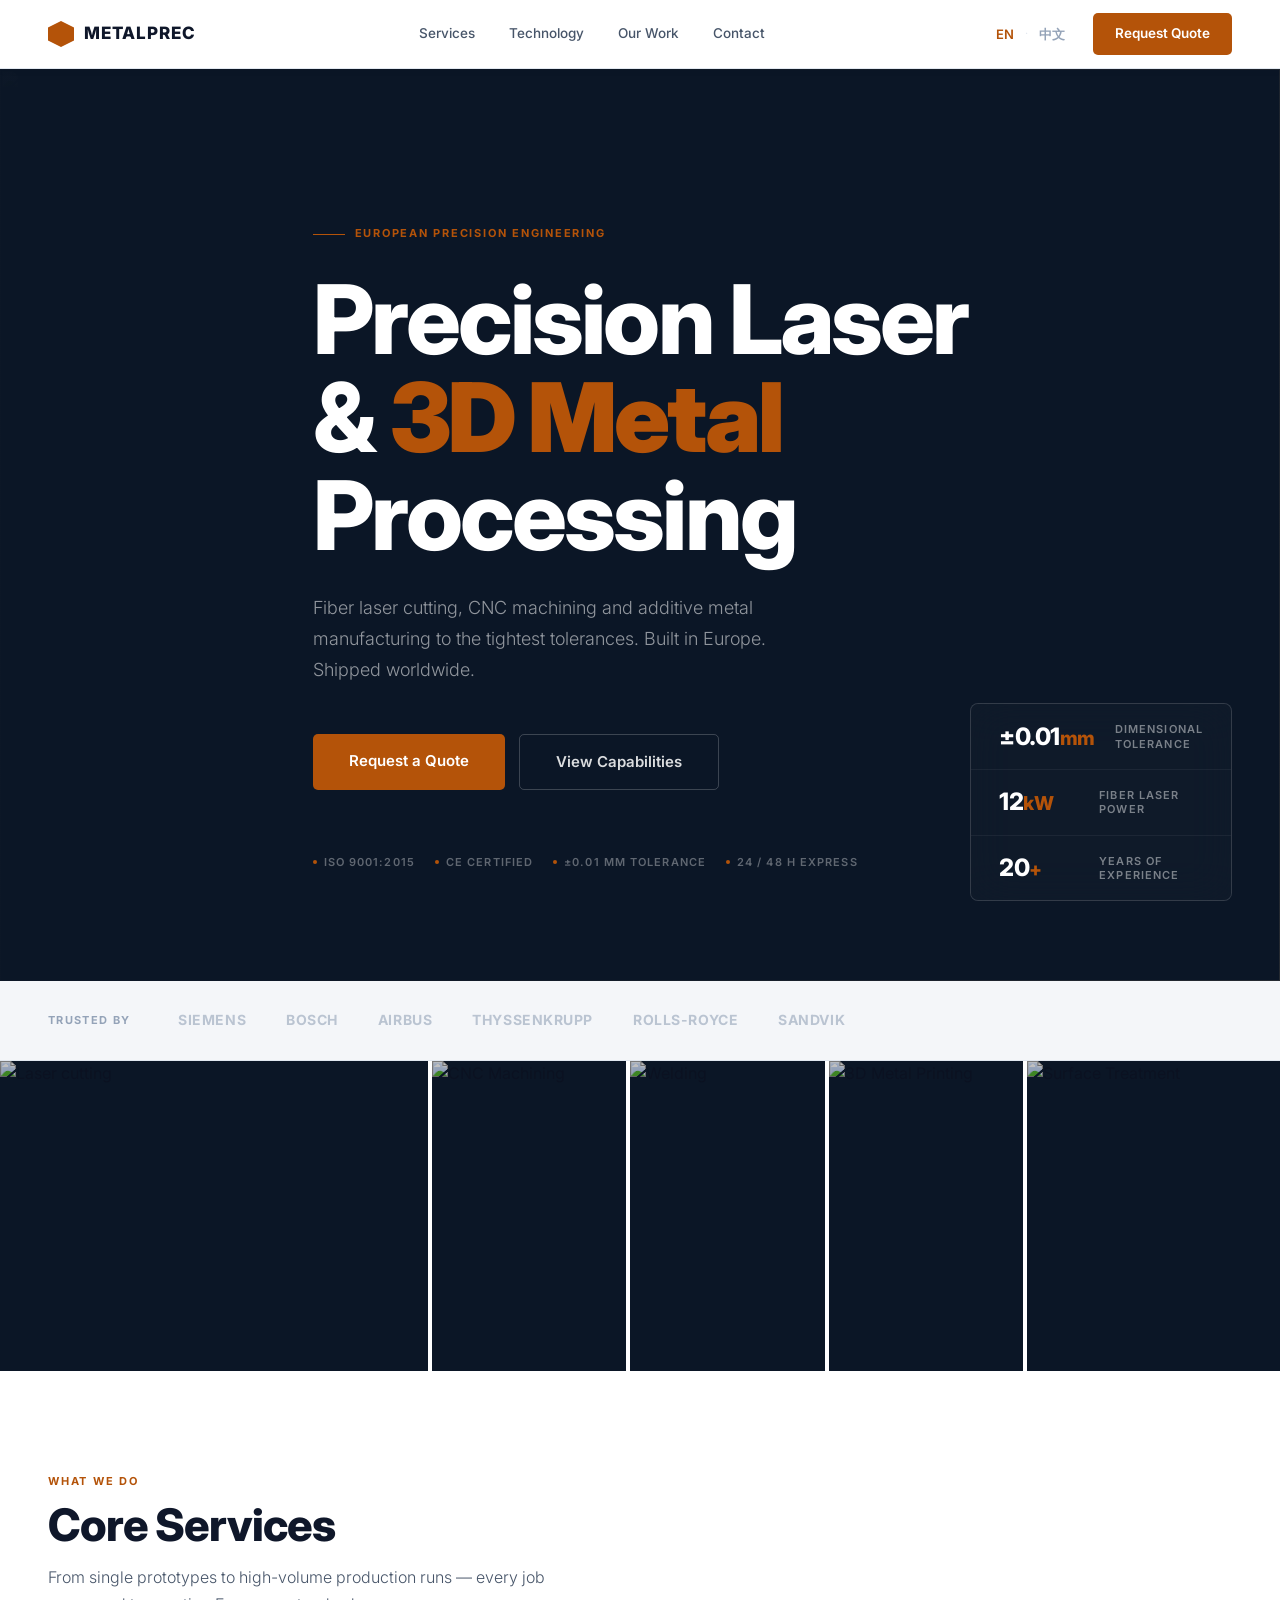
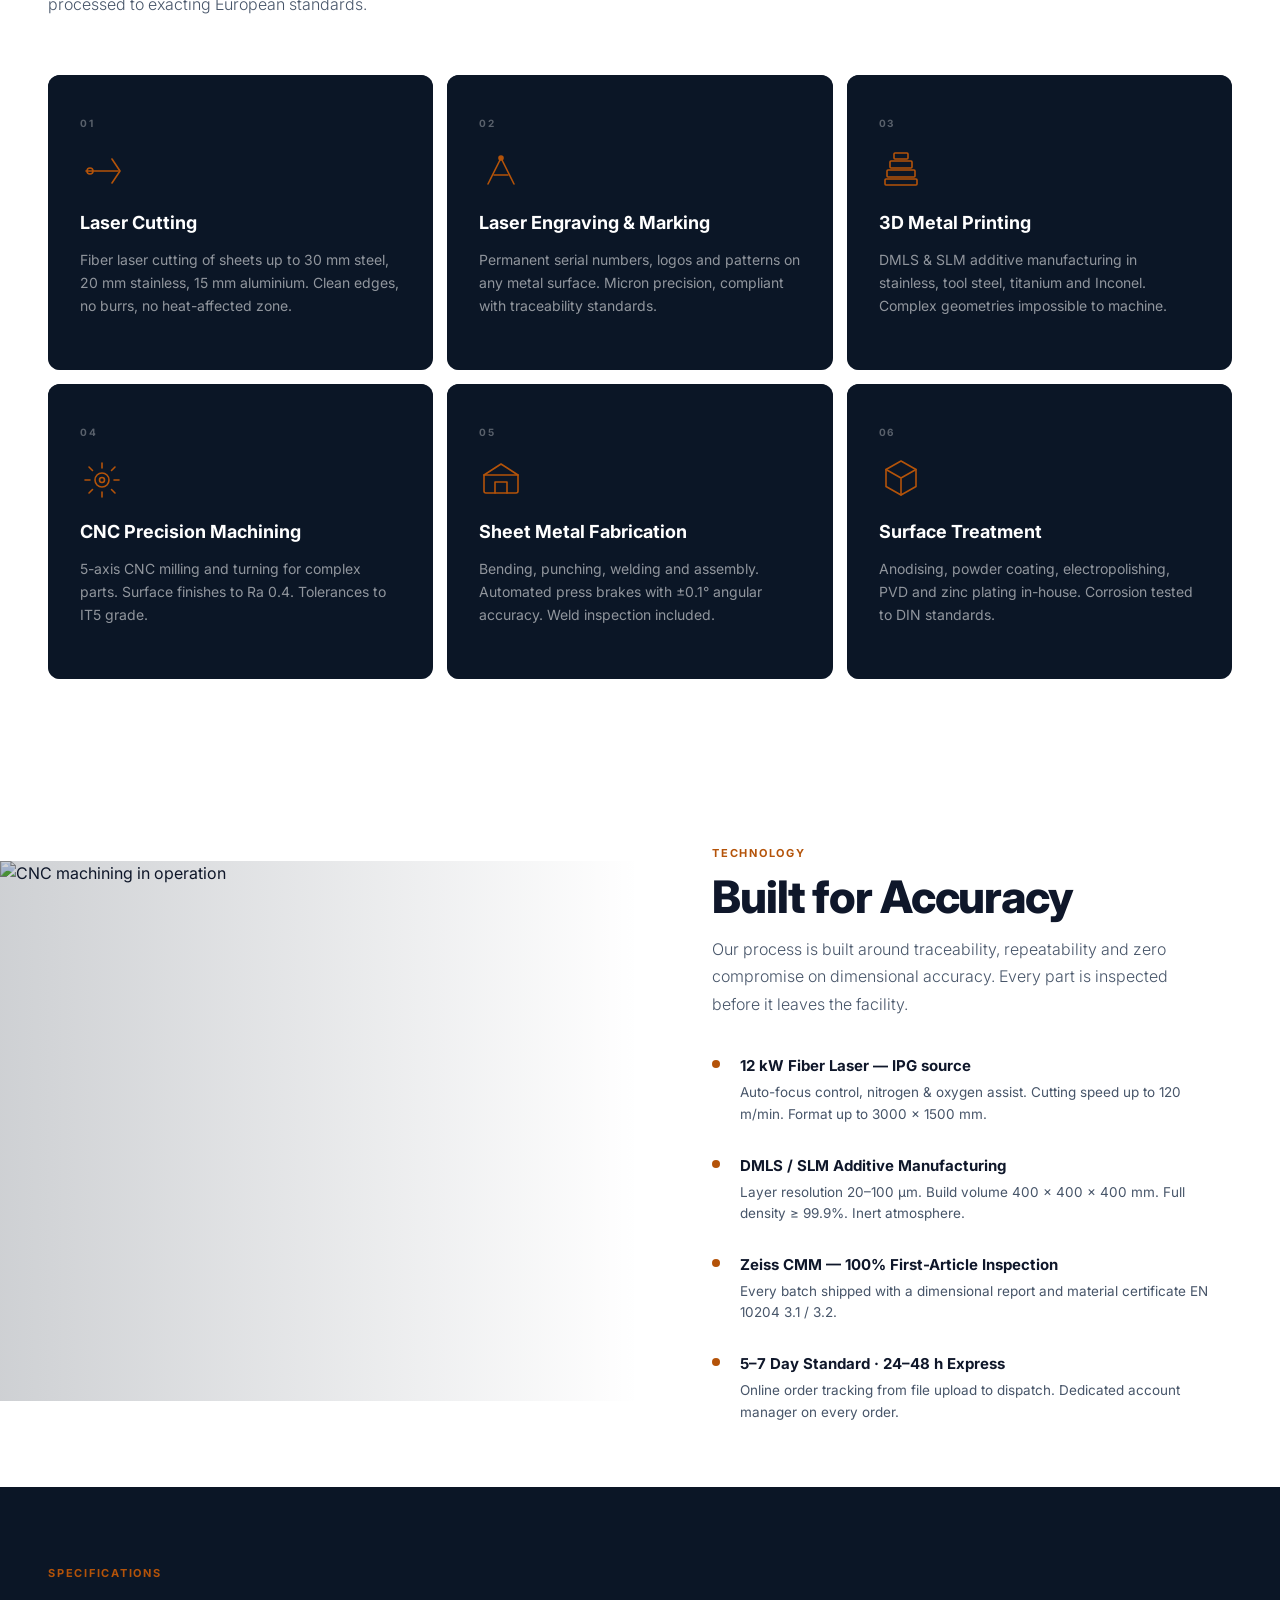
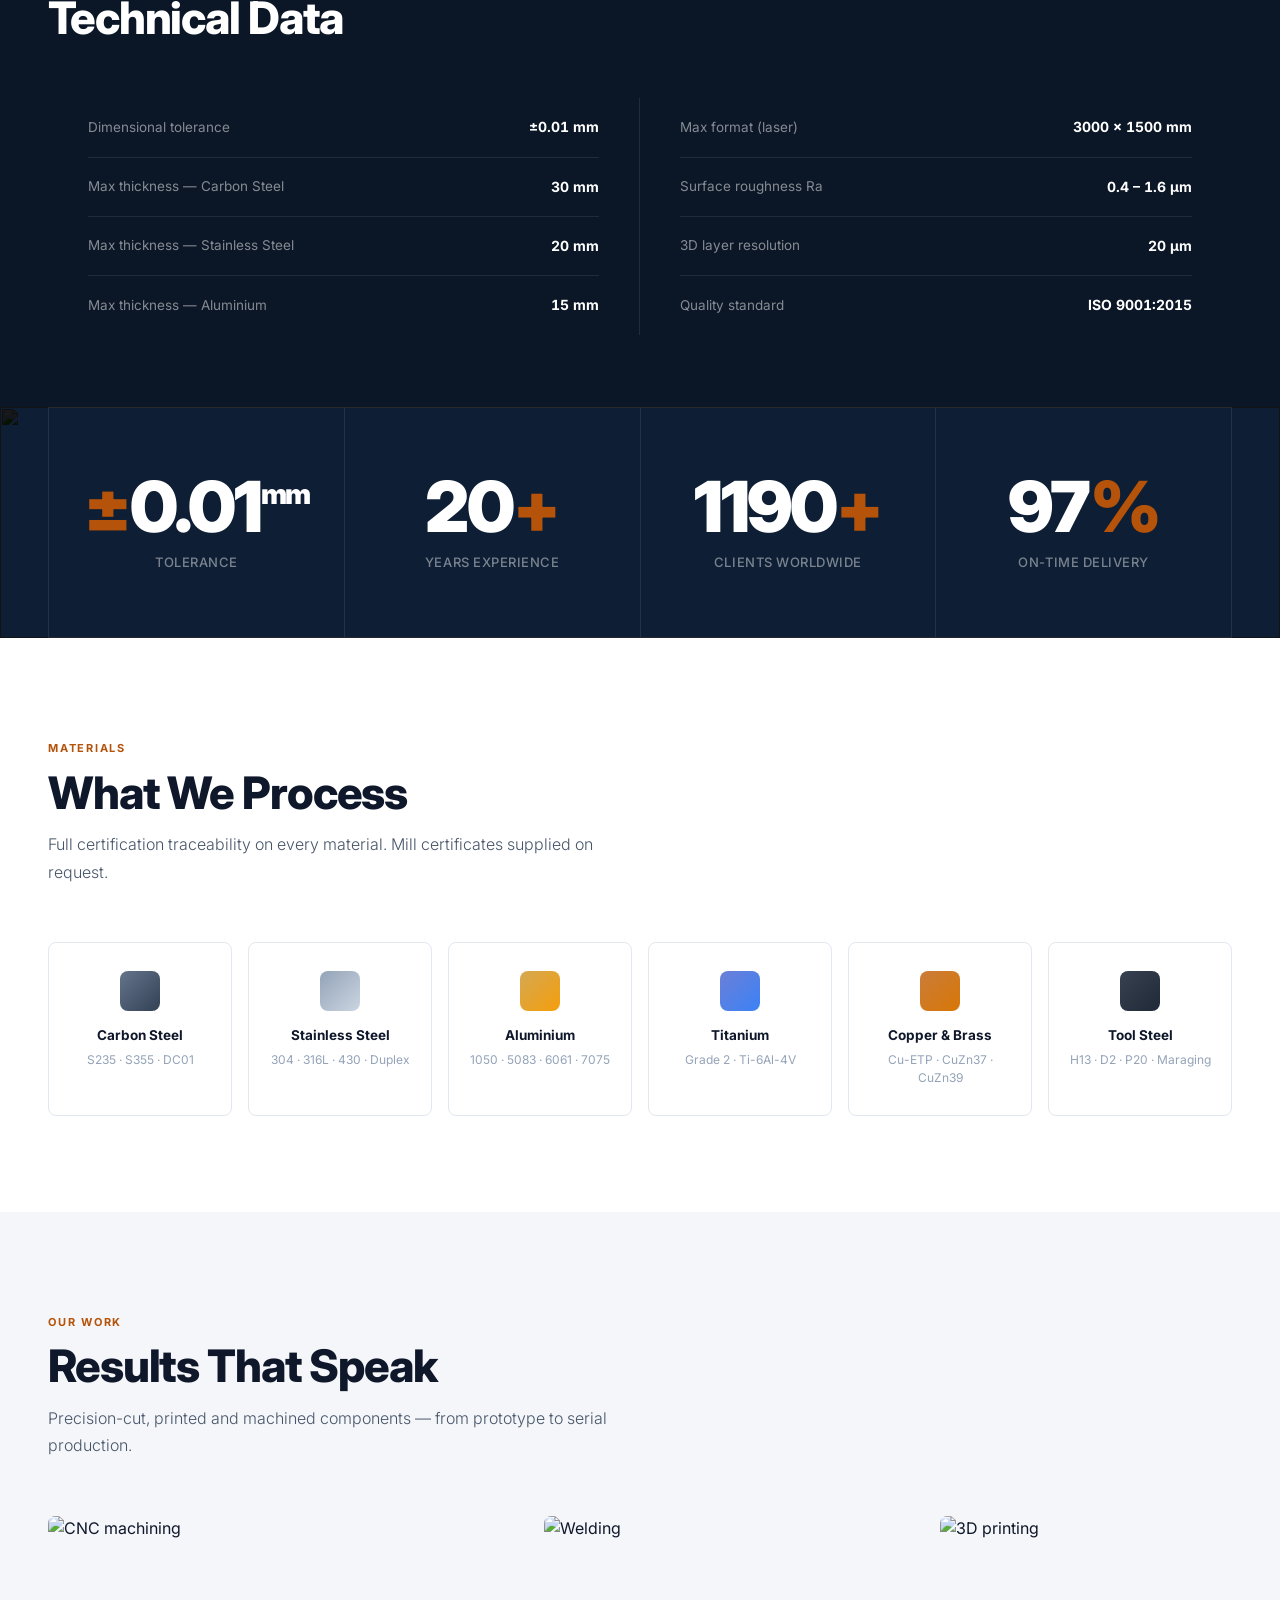
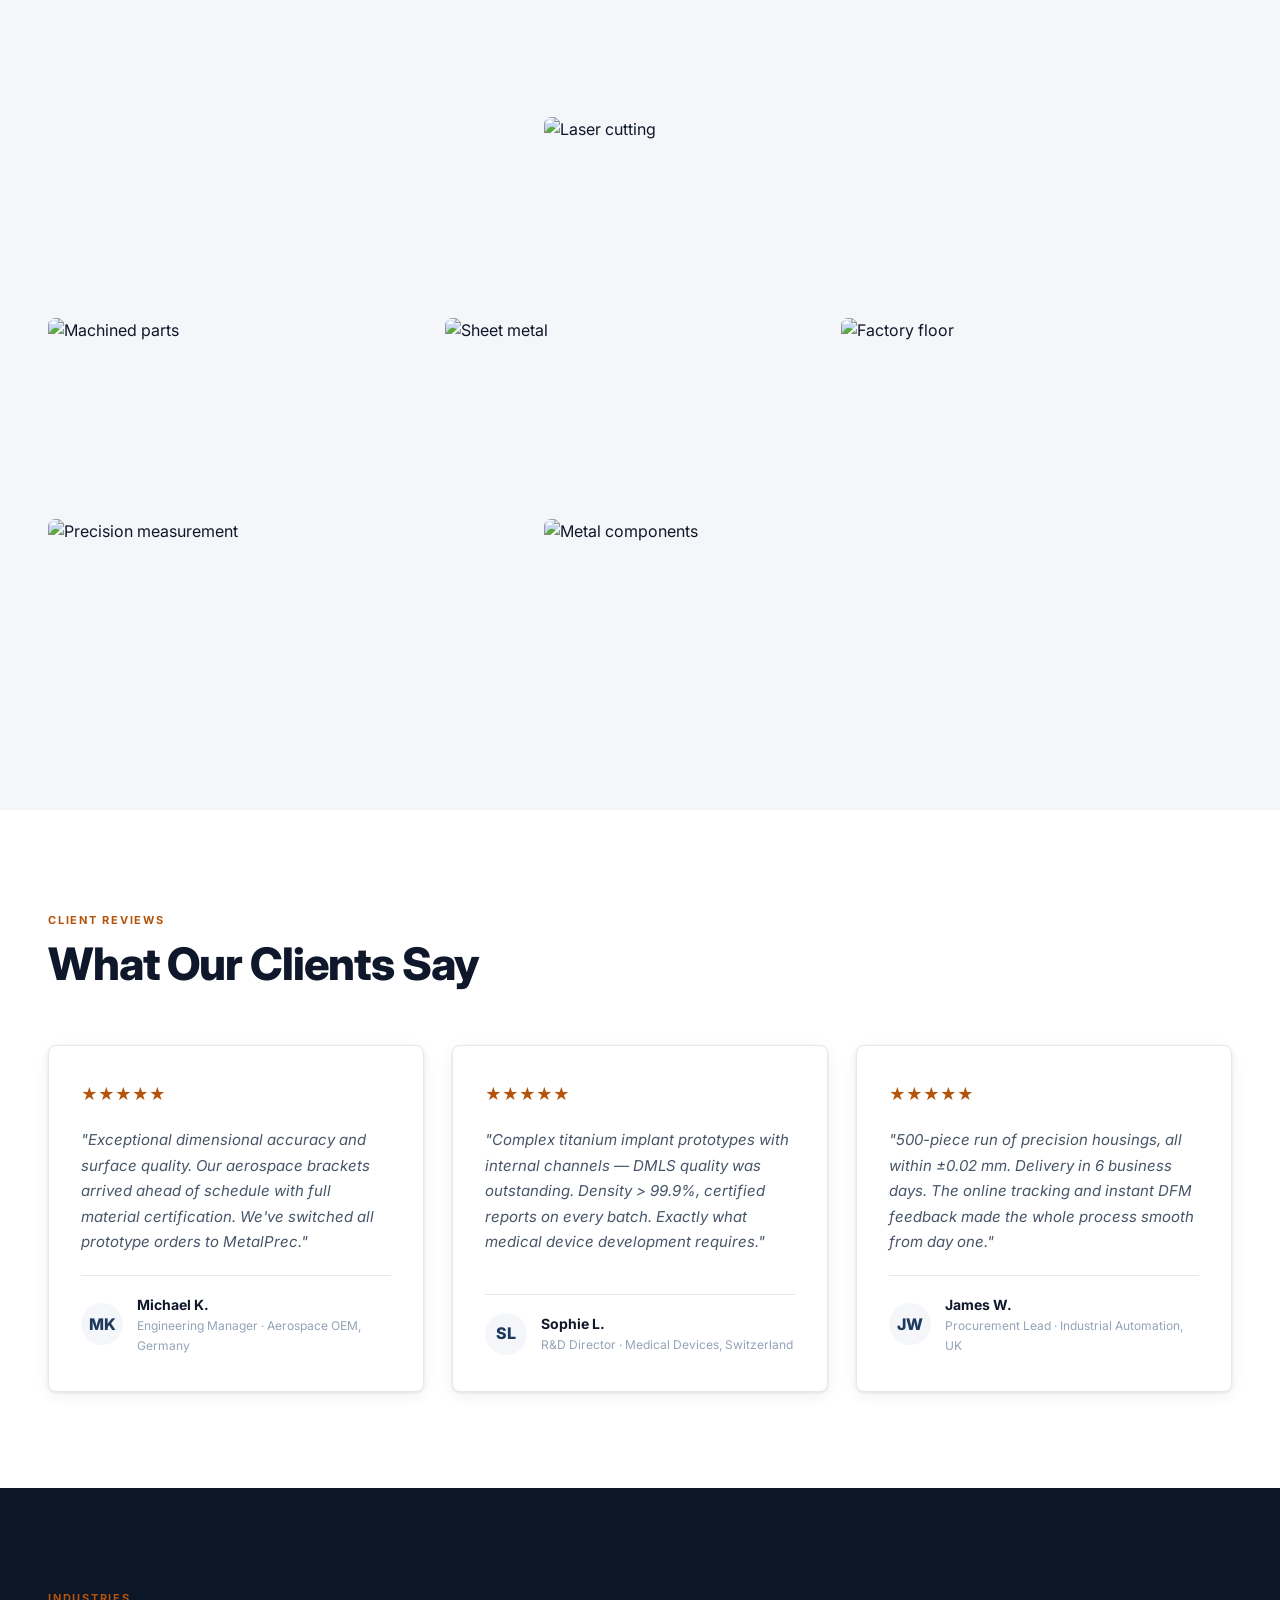
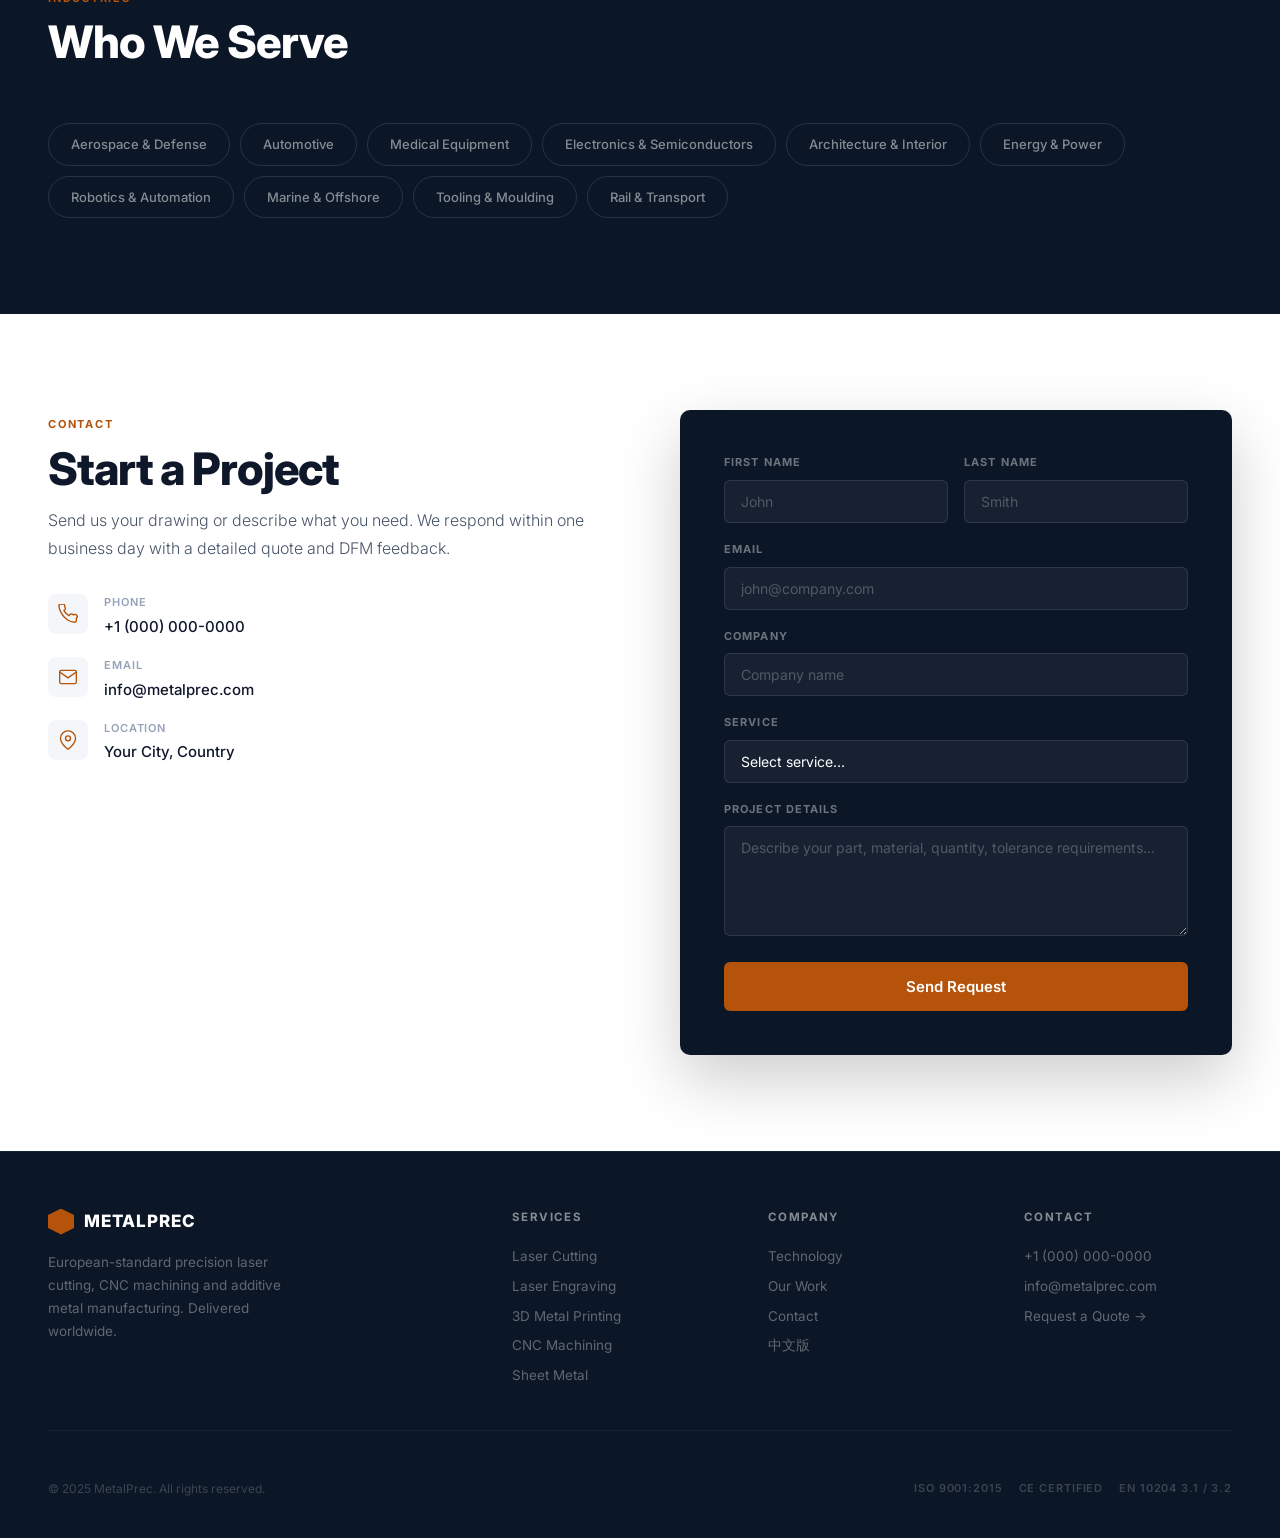
==== commit 190e155c: "feat: add photo strip, photo-bg service cards, 9-photo gallery, photo stats bg" ====
--- a/index.html
+++ b/index.html
@@ -54,9 +54,7 @@
   </div>
   <div class="hero-inner">
     <div class="hero-tag r"><span class="hero-tag-bar"></span>European Precision Engineering</div>
-    <h1 class="hero-h r" style="transition-delay:.08s">
-      Precision Laser<br>& <strong>3D Metal</strong><br>Processing
-    </h1>
+    <h1 class="hero-h r" style="transition-delay:.08s">Precision Laser<br>& <strong>3D Metal</strong><br>Processing</h1>
     <p class="hero-p r" style="transition-delay:.15s">Fiber laser cutting, CNC machining and additive metal manufacturing to the tightest tolerances. Built in Europe. Shipped worldwide.</p>
     <div class="hero-btns r" style="transition-delay:.22s">
       <a href="#contact" class="btn-primary">Request a Quote</a>
@@ -70,18 +68,9 @@
     </div>
   </div>
   <div class="hero-stats">
-    <div class="hs-row">
-      <div class="hs-val">±0.01<em>mm</em></div>
-      <div class="hs-lbl">Dimensional<br>Tolerance</div>
-    </div>
-    <div class="hs-row">
-      <div class="hs-val">12<em>kW</em></div>
-      <div class="hs-lbl">Fiber Laser<br>Power</div>
-    </div>
-    <div class="hs-row">
-      <div class="hs-val">20<em>+</em></div>
-      <div class="hs-lbl">Years of<br>Experience</div>
-    </div>
+    <div class="hs-row"><div class="hs-val">±0.01<em>mm</em></div><div class="hs-lbl">Dimensional<br>Tolerance</div></div>
+    <div class="hs-row"><div class="hs-val">12<em>kW</em></div><div class="hs-lbl">Fiber Laser<br>Power</div></div>
+    <div class="hs-row"><div class="hs-val">20<em>+</em></div><div class="hs-lbl">Years of<br>Experience</div></div>
   </div>
 </section>
 
@@ -100,6 +89,15 @@
   </div>
 </div>
 
+<!-- PHOTO STRIP -->
+<div class="photo-strip">
+  <div class="psi"><img src="https://images.unsplash.com/photo-1504328345606-18bbc8c9d7d1?auto=format&fit=crop&w=900&q=85" alt="Laser cutting" loading="lazy"><div class="psi-cap">Laser Cutting</div></div>
+  <div class="psi"><img src="https://images.unsplash.com/photo-1565793298595-6a879b1d9492?auto=format&fit=crop&w=600&q=85" alt="CNC Machining" loading="lazy"><div class="psi-cap">CNC Machining</div></div>
+  <div class="psi"><img src="https://images.unsplash.com/photo-1530124566582-a618bc2615dc?auto=format&fit=crop&w=600&q=85" alt="Welding" loading="lazy"><div class="psi-cap">Precision Welding</div></div>
+  <div class="psi"><img src="https://images.unsplash.com/photo-1581091870934-c41e77e0e03d?auto=format&fit=crop&w=600&q=85" alt="3D Metal Printing" loading="lazy"><div class="psi-cap">3D Metal Printing</div></div>
+  <div class="psi"><img src="https://images.unsplash.com/photo-1558618666-fcd25c85cd64?auto=format&fit=crop&w=700&q=85" alt="Surface Treatment" loading="lazy"><div class="psi-cap">Surface Treatment</div></div>
+</div>
+
 <!-- SERVICES -->
 <section id="services" class="section">
   <div class="w">
@@ -109,37 +107,37 @@
       <p class="sp r" style="transition-delay:.09s">From single prototypes to high-volume production runs — every job processed to exacting European standards.</p>
     </div>
     <div class="srv-grid">
-      <div class="srv-card r">
+      <div class="srv-card r" style="--card-img:url('https://images.unsplash.com/photo-1504328345606-18bbc8c9d7d1?auto=format&fit=crop&w=800&q=80')">
         <div class="srv-num">01</div>
         <div class="srv-ico"><svg viewBox="0 0 44 44" fill="none" stroke="currentColor" stroke-width="1.6" stroke-linecap="round" stroke-linejoin="round"><path d="M6 22h32M32 10l8 12-8 12"/><circle cx="10" cy="22" r="3"/></svg></div>
         <div class="srv-h">Laser Cutting</div>
         <p class="srv-p">Fiber laser cutting of sheets up to 30 mm steel, 20 mm stainless, 15 mm aluminium. Clean edges, no burrs, no heat-affected zone.</p>
       </div>
-      <div class="srv-card r" style="transition-delay:.05s">
+      <div class="srv-card r" style="--card-img:url('https://images.unsplash.com/photo-1518709766631-a6a7f45921c3?auto=format&fit=crop&w=800&q=80');transition-delay:.05s">
         <div class="srv-num">02</div>
         <div class="srv-ico"><svg viewBox="0 0 44 44" fill="none" stroke="currentColor" stroke-width="1.6" stroke-linecap="round" stroke-linejoin="round"><path d="M9 35L22 9l13 26"/><path d="M15 26h14"/><circle cx="22" cy="9" r="2" fill="currentColor"/></svg></div>
         <div class="srv-h">Laser Engraving & Marking</div>
         <p class="srv-p">Permanent serial numbers, logos and patterns on any metal surface. Micron precision, compliant with traceability standards.</p>
       </div>
-      <div class="srv-card r" style="transition-delay:.1s">
+      <div class="srv-card r" style="--card-img:url('https://images.unsplash.com/photo-1581091870934-c41e77e0e03d?auto=format&fit=crop&w=800&q=80');transition-delay:.1s">
         <div class="srv-num">03</div>
         <div class="srv-ico"><svg viewBox="0 0 44 44" fill="none" stroke="currentColor" stroke-width="1.6" stroke-linecap="round" stroke-linejoin="round"><rect x="6" y="30" width="32" height="6" rx="1"/><rect x="8" y="21" width="28" height="7" rx="1"/><rect x="11" y="12" width="22" height="7" rx="1"/><rect x="15" y="4" width="14" height="6" rx="1"/></svg></div>
         <div class="srv-h">3D Metal Printing</div>
         <p class="srv-p">DMLS & SLM additive manufacturing in stainless, tool steel, titanium and Inconel. Complex geometries impossible to machine.</p>
       </div>
-      <div class="srv-card r" style="transition-delay:.05s">
+      <div class="srv-card r" style="--card-img:url('https://images.unsplash.com/photo-1565793298595-6a879b1d9492?auto=format&fit=crop&w=800&q=80');transition-delay:.05s">
         <div class="srv-num">04</div>
         <div class="srv-ico"><svg viewBox="0 0 44 44" fill="none" stroke="currentColor" stroke-width="1.6" stroke-linecap="round" stroke-linejoin="round"><circle cx="22" cy="22" r="7"/><circle cx="22" cy="22" r="2.5"/><path d="M22 5v5M22 34v5M5 22h5M34 22h5M9 9l3.5 3.5M31.5 31.5l3.5 3.5M9 35l3.5-3.5M31.5 12.5l3.5-3.5"/></svg></div>
         <div class="srv-h">CNC Precision Machining</div>
         <p class="srv-p">5-axis CNC milling and turning for complex parts. Surface finishes to Ra 0.4. Tolerances to IT5 grade.</p>
       </div>
-      <div class="srv-card r" style="transition-delay:.1s">
+      <div class="srv-card r" style="--card-img:url('https://images.unsplash.com/photo-1530124566582-a618bc2615dc?auto=format&fit=crop&w=800&q=80');transition-delay:.1s">
         <div class="srv-num">05</div>
         <div class="srv-ico"><svg viewBox="0 0 44 44" fill="none" stroke="currentColor" stroke-width="1.6" stroke-linecap="round" stroke-linejoin="round"><path d="M5 17h34v16a2 2 0 01-2 2H7a2 2 0 01-2-2V17z"/><path d="M5 17L22 6l17 11"/><path d="M16 35V24h12v11"/></svg></div>
         <div class="srv-h">Sheet Metal Fabrication</div>
         <p class="srv-p">Bending, punching, welding and assembly. Automated press brakes with ±0.1° angular accuracy. Weld inspection included.</p>
       </div>
-      <div class="srv-card r" style="transition-delay:.15s">
+      <div class="srv-card r" style="--card-img:url('https://images.unsplash.com/photo-1558618666-fcd25c85cd64?auto=format&fit=crop&w=800&q=80');transition-delay:.15s">
         <div class="srv-num">06</div>
         <div class="srv-ico"><svg viewBox="0 0 44 44" fill="none" stroke="currentColor" stroke-width="1.6" stroke-linecap="round" stroke-linejoin="round"><path d="M22 3l15 8.5v17L22 37 7 28.5v-17L22 3z"/><path d="M22 37V20M7 11.5l15 8.5 15-8.5"/></svg></div>
         <div class="srv-h">Surface Treatment</div>
@@ -193,8 +191,11 @@
   </div>
 </section>
 
-<!-- STATS -->
-<section class="section dark2" style="padding:0">
+<!-- STATS with photo background -->
+<section class="section dark2 stats-photo" style="padding:0">
+  <div class="stats-photo-bg">
+    <img src="https://images.unsplash.com/photo-1504328345606-18bbc8c9d7d1?auto=format&fit=crop&w=1920&q=80" alt="" aria-hidden="true" loading="lazy">
+  </div>
   <div class="w">
     <div class="stats-grid">
       <div class="stat"><div class="stat-n"><em>±</em>0.01<span style="font-size:.4em;vertical-align:top;margin-top:.3em;display:inline-block">mm</span></div><div class="stat-l">Tolerance</div></div>
@@ -235,27 +236,39 @@
     <div class="gallery-grid">
       <div class="gallery-item r">
         <img src="https://images.unsplash.com/photo-1565793298595-6a879b1d9492?auto=format&fit=crop&w=1200&q=85" alt="CNC machining" loading="lazy">
-        <div class="gallery-label">5-Axis CNC Machining · Aluminium 7075-T6</div>
-      </div>
-      <div class="gallery-item r" style="transition-delay:.05s">
-        <img src="https://images.unsplash.com/photo-1530124566582-a618bc2615dc?auto=format&fit=crop&w=800&q=80" alt="Welding" loading="lazy">
-        <div class="gallery-label">TIG Welding · Stainless Steel 316L</div>
-      </div>
-      <div class="gallery-item r" style="transition-delay:.09s">
-        <img src="https://images.unsplash.com/photo-1504328345606-18bbc8c9d7d1?auto=format&fit=crop&w=800&q=80" alt="Laser cutting" loading="lazy">
+        <div class="gallery-label">5-Axis CNC · Aluminium 7075-T6</div>
+      </div>
+      <div class="gallery-item r" style="transition-delay:.04s">
+        <img src="https://images.unsplash.com/photo-1530124566582-a618bc2615dc?auto=format&fit=crop&w=700&q=80" alt="Welding" loading="lazy">
+        <div class="gallery-label">TIG Welding · Stainless 316L</div>
+      </div>
+      <div class="gallery-item r" style="transition-delay:.08s">
+        <img src="https://images.unsplash.com/photo-1581091870934-c41e77e0e03d?auto=format&fit=crop&w=600&q=80" alt="3D printing" loading="lazy">
+        <div class="gallery-label">DMLS 3D Print · Ti-6Al-4V</div>
+      </div>
+      <div class="gallery-item r" style="transition-delay:.12s">
+        <img src="https://images.unsplash.com/photo-1504328345606-18bbc8c9d7d1?auto=format&fit=crop&w=1000&q=80" alt="Laser cutting" loading="lazy">
         <div class="gallery-label">Fiber Laser Cutting · Steel 20 mm</div>
       </div>
-      <div class="gallery-item r" style="transition-delay:.13s">
+      <div class="gallery-item r" style="transition-delay:.16s">
         <img src="https://images.unsplash.com/photo-1558618666-fcd25c85cd64?auto=format&fit=crop&w=700&q=80" alt="Machined parts" loading="lazy">
-        <div class="gallery-label">Precision Parts · Tolerance ±0.01 mm</div>
-      </div>
-      <div class="gallery-item r" style="transition-delay:.17s">
-        <img src="https://images.unsplash.com/photo-1581091870934-c41e77e0e03d?auto=format&fit=crop&w=700&q=80" alt="3D printing" loading="lazy">
-        <div class="gallery-label">DMLS 3D Printing · Ti-6Al-4V</div>
-      </div>
-      <div class="gallery-item r" style="transition-delay:.21s">
+        <div class="gallery-label">Precision Parts · ±0.01 mm</div>
+      </div>
+      <div class="gallery-item r" style="transition-delay:.2s">
         <img src="https://images.unsplash.com/photo-1518709766631-a6a7f45921c3?auto=format&fit=crop&w=700&q=80" alt="Sheet metal" loading="lazy">
         <div class="gallery-label">Sheet Metal · Powder Coated</div>
+      </div>
+      <div class="gallery-item r" style="transition-delay:.24s">
+        <img src="https://images.unsplash.com/photo-1581092918056-0c6f7dd8f9dc?auto=format&fit=crop&w=700&q=80" alt="Factory floor" loading="lazy">
+        <div class="gallery-label">Production Floor · ISO Facility</div>
+      </div>
+      <div class="gallery-item r" style="transition-delay:.28s">
+        <img src="https://images.unsplash.com/photo-1565085578936-1c6e2bd02bf8?auto=format&fit=crop&w=800&q=80" alt="Precision measurement" loading="lazy">
+        <div class="gallery-label">CMM Inspection · Zeiss</div>
+      </div>
+      <div class="gallery-item r" style="transition-delay:.32s">
+        <img src="https://images.unsplash.com/photo-1612198188060-c7c2a3b66eae?auto=format&fit=crop&w=1000&q=80" alt="Metal components" loading="lazy">
+        <div class="gallery-label">Finished Components · Batch 500 pcs</div>
       </div>
     </div>
   </div>
@@ -272,26 +285,17 @@
       <div class="testi-card r">
         <div class="testi-stars">★★★★★</div>
         <p class="testi-q">"Exceptional dimensional accuracy and surface quality. Our aerospace brackets arrived ahead of schedule with full material certification. We've switched all prototype orders to MetalPrec."</p>
-        <div class="testi-author">
-          <div class="testi-ava">MK</div>
-          <div><div class="testi-name">Michael K.</div><div class="testi-role">Engineering Manager · Aerospace OEM, Germany</div></div>
-        </div>
+        <div class="testi-author"><div class="testi-ava">MK</div><div><div class="testi-name">Michael K.</div><div class="testi-role">Engineering Manager · Aerospace OEM, Germany</div></div></div>
       </div>
       <div class="testi-card r" style="transition-delay:.07s">
         <div class="testi-stars">★★★★★</div>
         <p class="testi-q">"Complex titanium implant prototypes with internal channels — DMLS quality was outstanding. Density > 99.9%, certified reports on every batch. Exactly what medical device development requires."</p>
-        <div class="testi-author">
-          <div class="testi-ava">SL</div>
-          <div><div class="testi-name">Sophie L.</div><div class="testi-role">R&D Director · Medical Devices, Switzerland</div></div>
-        </div>
+        <div class="testi-author"><div class="testi-ava">SL</div><div><div class="testi-name">Sophie L.</div><div class="testi-role">R&D Director · Medical Devices, Switzerland</div></div></div>
       </div>
       <div class="testi-card r" style="transition-delay:.14s">
         <div class="testi-stars">★★★★★</div>
         <p class="testi-q">"500-piece run of precision housings, all within ±0.02 mm. Delivery in 6 business days. The online tracking and instant DFM feedback made the whole process smooth from day one."</p>
-        <div class="testi-author">
-          <div class="testi-ava">JW</div>
-          <div><div class="testi-name">James W.</div><div class="testi-role">Procurement Lead · Industrial Automation, UK</div></div>
-        </div>
+        <div class="testi-author"><div class="testi-ava">JW</div><div><div class="testi-name">James W.</div><div class="testi-role">Procurement Lead · Industrial Automation, UK</div></div></div>
       </div>
     </div>
   </div>
@@ -328,18 +332,9 @@
         <h2 class="sh r" style="transition-delay:.05s">Start a Project</h2>
         <p class="sp r" style="transition-delay:.09s">Send us your drawing or describe what you need. We respond within one business day with a detailed quote and DFM feedback.</p>
         <div class="ci-list">
-          <div class="ci r" style="transition-delay:.12s">
-            <div class="ci-ico"><svg width="20" height="20" viewBox="0 0 24 24" fill="none" stroke="currentColor" stroke-width="1.6" stroke-linecap="round" stroke-linejoin="round"><path d="M22 16.92v3a2 2 0 01-2.18 2 19.79 19.79 0 01-8.63-3.07A19.5 19.5 0 014.07 11a19.79 19.79 0 01-3.07-8.67A2 2 0 013 .18h3a2 2 0 012 1.72c.127.96.361 1.903.7 2.81a2 2 0 01-.45 2.11L7.09 7.91a16 16 0 006 6l1.27-1.27a2 2 0 012.11-.45c.907.339 1.85.573 2.81.7A2 2 0 0122 16.92z"/></svg></div>
-            <div><div class="ci-k">Phone</div><div class="ci-v"><a href="tel:+10000000000">+1 (000) 000-0000</a></div></div>
-          </div>
-          <div class="ci r" style="transition-delay:.16s">
-            <div class="ci-ico"><svg width="20" height="20" viewBox="0 0 24 24" fill="none" stroke="currentColor" stroke-width="1.6" stroke-linecap="round" stroke-linejoin="round"><path d="M4 4h16c1.1 0 2 .9 2 2v12c0 1.1-.9 2-2 2H4c-1.1 0-2-.9-2-2V6c0-1.1.9-2 2-2z"/><polyline points="22,6 12,13 2,6"/></svg></div>
-            <div><div class="ci-k">Email</div><div class="ci-v"><a href="mailto:info@metalprec.com">info@metalprec.com</a></div></div>
-          </div>
-          <div class="ci r" style="transition-delay:.2s">
-            <div class="ci-ico"><svg width="20" height="20" viewBox="0 0 24 24" fill="none" stroke="currentColor" stroke-width="1.6" stroke-linecap="round" stroke-linejoin="round"><path d="M21 10c0 7-9 13-9 13s-9-6-9-13a9 9 0 0118 0z"/><circle cx="12" cy="10" r="3"/></svg></div>
-            <div><div class="ci-k">Location</div><div class="ci-v">Your City, Country</div></div>
-          </div>
+          <div class="ci r" style="transition-delay:.12s"><div class="ci-ico"><svg width="20" height="20" viewBox="0 0 24 24" fill="none" stroke="currentColor" stroke-width="1.6" stroke-linecap="round" stroke-linejoin="round"><path d="M22 16.92v3a2 2 0 01-2.18 2 19.79 19.79 0 01-8.63-3.07A19.5 19.5 0 014.07 11a19.79 19.79 0 01-3.07-8.67A2 2 0 013 .18h3a2 2 0 012 1.72c.127.96.361 1.903.7 2.81a2 2 0 01-.45 2.11L7.09 7.91a16 16 0 006 6l1.27-1.27a2 2 0 012.11-.45c.907.339 1.85.573 2.81.7A2 2 0 0122 16.92z"/></svg></div><div><div class="ci-k">Phone</div><div class="ci-v"><a href="tel:+10000000000">+1 (000) 000-0000</a></div></div></div>
+          <div class="ci r" style="transition-delay:.16s"><div class="ci-ico"><svg width="20" height="20" viewBox="0 0 24 24" fill="none" stroke="currentColor" stroke-width="1.6" stroke-linecap="round" stroke-linejoin="round"><path d="M4 4h16c1.1 0 2 .9 2 2v12c0 1.1-.9 2-2 2H4c-1.1 0-2-.9-2-2V6c0-1.1.9-2 2-2z"/><polyline points="22,6 12,13 2,6"/></svg></div><div><div class="ci-k">Email</div><div class="ci-v"><a href="mailto:info@metalprec.com">info@metalprec.com</a></div></div></div>
+          <div class="ci r" style="transition-delay:.2s"><div class="ci-ico"><svg width="20" height="20" viewBox="0 0 24 24" fill="none" stroke="currentColor" stroke-width="1.6" stroke-linecap="round" stroke-linejoin="round"><path d="M21 10c0 7-9 13-9 13s-9-6-9-13a9 9 0 0118 0z"/><circle cx="12" cy="10" r="3"/></svg></div><div><div class="ci-k">Location</div><div class="ci-v">Your City, Country</div></div></div>
         </div>
       </div>
       <div class="form-box r" style="transition-delay:.1s">
@@ -370,7 +365,6 @@
   </div>
 </section>
 
-<!-- FOOTER -->
 <footer>
   <div class="foot-inner">
     <div class="foot-top">
--- a/style.css
+++ b/style.css
@@ -80,6 +80,14 @@
 .trust-logo{font-size:14px;font-weight:700;color:var(--light);letter-spacing:.04em;text-transform:uppercase;opacity:.6;transition:opacity .2s}
 .trust-logo:hover{opacity:1}
 
+/* ── PHOTO STRIP ── */
+.photo-strip{display:grid;grid-template-columns:2.2fr 1fr 1fr 1fr 1.3fr;height:310px;gap:4px;overflow:hidden}
+.psi{overflow:hidden;position:relative;background:var(--dark)}
+.psi img{width:100%;height:100%;object-fit:cover;display:block;transition:transform .7s cubic-bezier(.16,1,.3,1),filter .4s;filter:brightness(.75) saturate(1.1)}
+.psi:hover img{transform:scale(1.07);filter:brightness(.95) saturate(1.25)}
+.psi-cap{position:absolute;bottom:0;left:0;right:0;padding:40px 16px 14px;background:linear-gradient(transparent,rgba(0,0,0,.8));color:#fff;font-size:10.5px;font-weight:700;letter-spacing:.14em;text-transform:uppercase;transform:translateY(8px);opacity:0;transition:all .3s cubic-bezier(.16,1,.3,1)}
+.psi:hover .psi-cap{opacity:1;transform:none}
+
 /* ── SECTION COMMONS ── */
 .section{padding:96px 0}
 .section.bg2{background:var(--bg2)}
@@ -94,17 +102,15 @@
 .section-head{margin-bottom:56px}
 
 /* ── SERVICES ── */
-.srv-grid{display:grid;grid-template-columns:repeat(3,1fr);border:1px solid var(--brd)}
-.srv-card{padding:40px 36px;border-right:1px solid var(--brd);border-bottom:1px solid var(--brd);position:relative;overflow:hidden;background:#fff;transition:background .2s}
-.srv-card:hover{background:var(--bg2)}
-.srv-card:nth-child(3n){border-right:none}
-.srv-card:nth-child(n+4){border-bottom:none}
-.srv-card::after{content:'';position:absolute;top:0;left:0;width:3px;height:100%;background:var(--ac);transform:scaleY(0);transform-origin:top;transition:transform .3s cubic-bezier(.16,1,.3,1)}
-.srv-card:hover::after{transform:scaleY(1)}
-.srv-num{font-size:10.5px;font-weight:700;letter-spacing:.14em;text-transform:uppercase;color:var(--light);margin-bottom:24px}
-.srv-ico{width:44px;height:44px;margin-bottom:20px;color:var(--navy)}
-.srv-h{font-size:18px;font-weight:700;color:var(--t);margin-bottom:10px}
-.srv-p{font-size:14px;color:var(--mid);line-height:1.65}
+.srv-grid{display:grid;grid-template-columns:repeat(3,1fr);gap:14px}
+.srv-card{padding:40px 32px;border-radius:12px;position:relative;overflow:hidden;min-height:295px;display:flex;flex-direction:column;transition:transform .3s cubic-bezier(.16,1,.3,1),box-shadow .3s;background:var(--dark) var(--card-img,none) center/cover no-repeat}
+.srv-card::before{content:'';position:absolute;inset:0;background:linear-gradient(150deg,rgba(11,22,38,.93) 0%,rgba(11,22,38,.72) 55%,rgba(11,22,38,.38) 100%);transition:background .4s}
+.srv-card:hover{transform:translateY(-5px);box-shadow:0 20px 60px rgba(0,0,0,.3)}
+.srv-card:hover::before{background:linear-gradient(150deg,rgba(11,22,38,.8) 0%,rgba(11,22,38,.56) 55%,rgba(11,22,38,.22) 100%)}
+.srv-num{font-size:10px;font-weight:700;letter-spacing:.16em;text-transform:uppercase;color:rgba(255,255,255,.32);margin-bottom:18px;position:relative;z-index:1}
+.srv-ico{width:44px;height:44px;margin-bottom:16px;color:var(--ac);position:relative;z-index:1}
+.srv-h{font-size:18px;font-weight:700;color:#fff;margin-bottom:10px;position:relative;z-index:1}
+.srv-p{font-size:14px;color:rgba(255,255,255,.55);line-height:1.65;position:relative;z-index:1;flex:1}
 
 /* ── SPLIT FEATURE ── */
 .split{display:grid;grid-template-columns:1fr 1fr;align-items:center}
@@ -128,6 +134,10 @@
 .specs-col:first-child{border-right:1px solid var(--brd-d)}
 
 /* ── STATS ── */
+.stats-photo{position:relative;overflow:hidden}
+.stats-photo-bg{position:absolute;inset:0;z-index:0;pointer-events:none}
+.stats-photo-bg img{width:100%;height:100%;object-fit:cover;object-position:center 40%;display:block;filter:brightness(.1) saturate(1.5)}
+.stats-photo .w{position:relative;z-index:1}
 .stats-grid{display:grid;grid-template-columns:repeat(4,1fr);border-top:1px solid var(--brd-d);border-left:1px solid var(--brd-d)}
 .stat{padding:64px 0;text-align:center;border-right:1px solid var(--brd-d);border-bottom:1px solid var(--brd-d)}
 .stat-n{font-size:clamp(48px,5.5vw,72px);font-weight:900;color:#fff;line-height:1;letter-spacing:-.03em}
@@ -143,14 +153,17 @@
 .mat-d{font-size:12px;color:var(--light);line-height:1.5}
 
 /* ── GALLERY ── */
-.gallery-grid{display:grid;grid-template-columns:repeat(12,1fr);grid-auto-rows:220px;gap:6px;margin-top:56px}
-.gallery-item{overflow:hidden;border-radius:5px;position:relative;background:var(--bg2)}
-.gallery-item:nth-child(1){grid-column:span 7;grid-row:span 2}
-.gallery-item:nth-child(2){grid-column:span 5}
-.gallery-item:nth-child(3){grid-column:span 5}
-.gallery-item:nth-child(4){grid-column:span 4}
+.gallery-grid{display:grid;grid-template-columns:repeat(12,1fr);grid-auto-rows:195px;gap:6px;margin-top:56px}
+.gallery-item{overflow:hidden;border-radius:7px;position:relative;background:var(--bg2)}
+.gallery-item:nth-child(1){grid-column:span 5;grid-row:span 2}
+.gallery-item:nth-child(2){grid-column:span 4}
+.gallery-item:nth-child(3){grid-column:span 3}
+.gallery-item:nth-child(4){grid-column:span 7}
 .gallery-item:nth-child(5){grid-column:span 4}
 .gallery-item:nth-child(6){grid-column:span 4}
+.gallery-item:nth-child(7){grid-column:span 4}
+.gallery-item:nth-child(8){grid-column:span 5}
+.gallery-item:nth-child(9){grid-column:span 7}
 .gallery-item img{width:100%;height:100%;object-fit:cover;display:block;transition:transform .55s cubic-bezier(.16,1,.3,1)}
 .gallery-item:hover img{transform:scale(1.05)}
 .gallery-label{position:absolute;bottom:0;left:0;right:0;padding:28px 16px 14px;background:linear-gradient(transparent,rgba(0,0,0,.82));color:#fff;font-size:12.5px;font-weight:600;opacity:0;transition:opacity .25s}
@@ -217,8 +230,6 @@
   .hero-inner{padding:130px 28px 200px}
   .hero-stats{right:28px;bottom:56px}
   .srv-grid{grid-template-columns:1fr 1fr}
-  .srv-card:nth-child(3n){border-right:1px solid var(--brd)}
-  .srv-card:nth-child(2n){border-right:none}
   .mat-grid{grid-template-columns:repeat(3,1fr)}
   .split{grid-template-columns:1fr}
   .split-img{height:380px}
@@ -226,11 +237,20 @@
   .specs-grid{grid-template-columns:1fr}
   .specs-col:first-child{border-right:none;border-bottom:1px solid var(--brd-d)}
   .contact-grid{grid-template-columns:1fr}
-  .gallery-grid{grid-template-columns:repeat(2,1fr);grid-auto-rows:200px}
-  .gallery-item:nth-child(1){grid-column:span 2;grid-row:span 2}
-  .gallery-item:nth-child(n+2){grid-column:span 1}
+  .gallery-grid{grid-template-columns:repeat(6,1fr);grid-auto-rows:180px}
+  .gallery-item:nth-child(1){grid-column:span 4;grid-row:span 2}
+  .gallery-item:nth-child(2){grid-column:span 2}
+  .gallery-item:nth-child(3){grid-column:span 2}
+  .gallery-item:nth-child(4){grid-column:span 3}
+  .gallery-item:nth-child(5){grid-column:span 3}
+  .gallery-item:nth-child(6){grid-column:span 2}
+  .gallery-item:nth-child(7){grid-column:span 2}
+  .gallery-item:nth-child(8){grid-column:span 2}
+  .gallery-item:nth-child(9){grid-column:span 3}
   .testi-grid{grid-template-columns:1fr 1fr}
   .foot-top{grid-template-columns:1fr 1fr;gap:32px}
+  .photo-strip{grid-template-columns:2fr 1fr 1fr;height:240px}
+  .psi:nth-child(n+4){display:none}
 }
 @media(max-width:768px){
   .nav-links,.btn-cta,.lang-sw{display:none}
@@ -242,23 +262,32 @@
   .hero-inner{padding:100px 20px 200px}
   .hero-stats{left:20px;right:20px;bottom:40px;flex-direction:row;flex-wrap:wrap}
   .hs-row{flex:1;min-width:120px}
+  .srv-grid{grid-template-columns:1fr}
   .stats-grid{grid-template-columns:1fr 1fr}
   .stat:nth-child(2){border-right:none}
-  .stat:nth-child(3){border-top:1px solid var(--brd-d)}
   .mat-grid{grid-template-columns:repeat(2,1fr)}
   .f2{grid-template-columns:1fr}
   .testi-grid{grid-template-columns:1fr}
   .foot-top{grid-template-columns:1fr;gap:28px}
   footer{padding:40px 20px 32px}
   .section{padding:72px 0}
+  .gallery-grid{grid-template-columns:1fr 1fr;grid-auto-rows:170px}
+  .gallery-item:nth-child(n){grid-column:span 1;grid-row:span 1}
+  .gallery-item:nth-child(1){grid-column:span 2}
+  .gallery-item:nth-child(4){grid-column:span 2}
+  .gallery-item:nth-child(9){grid-column:span 2}
+  .gallery-item:nth-child(n+8){display:none}
+  .photo-strip{grid-template-columns:1fr 1fr;height:190px}
+  .psi:nth-child(n+3){display:none}
 }
 @media(max-width:480px){
   .stats-grid{grid-template-columns:1fr}
   .stat{border-right:none;border-bottom:1px solid var(--brd-d)}
   .hero-btns{flex-direction:column}
   .hero-h{font-size:48px}
-  .gallery-grid{grid-auto-rows:180px}
-  .gallery-item:nth-child(n){grid-column:span 2}
+  .gallery-grid{grid-auto-rows:155px}
+  .gallery-item:nth-child(n+6){display:none}
+  .photo-strip{height:160px}
 }
 
 /* ── CHINESE FONT ── */
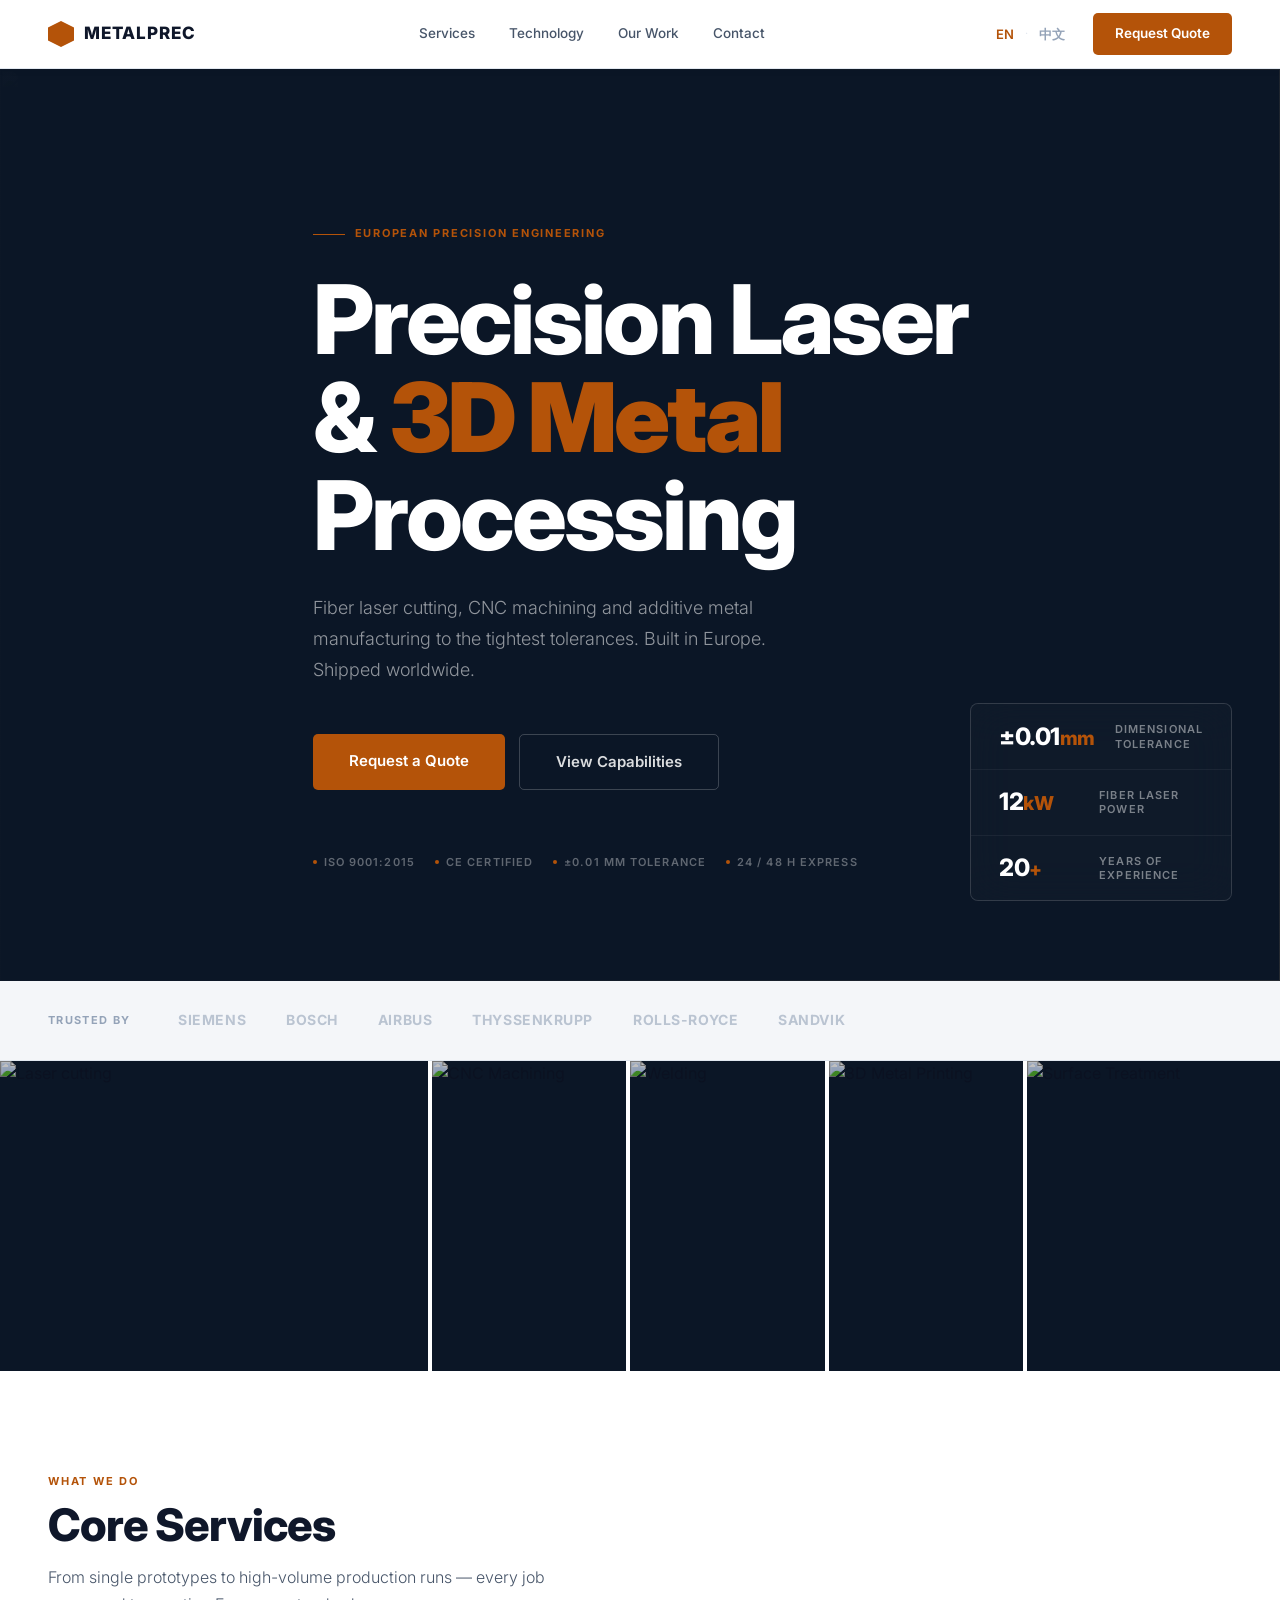
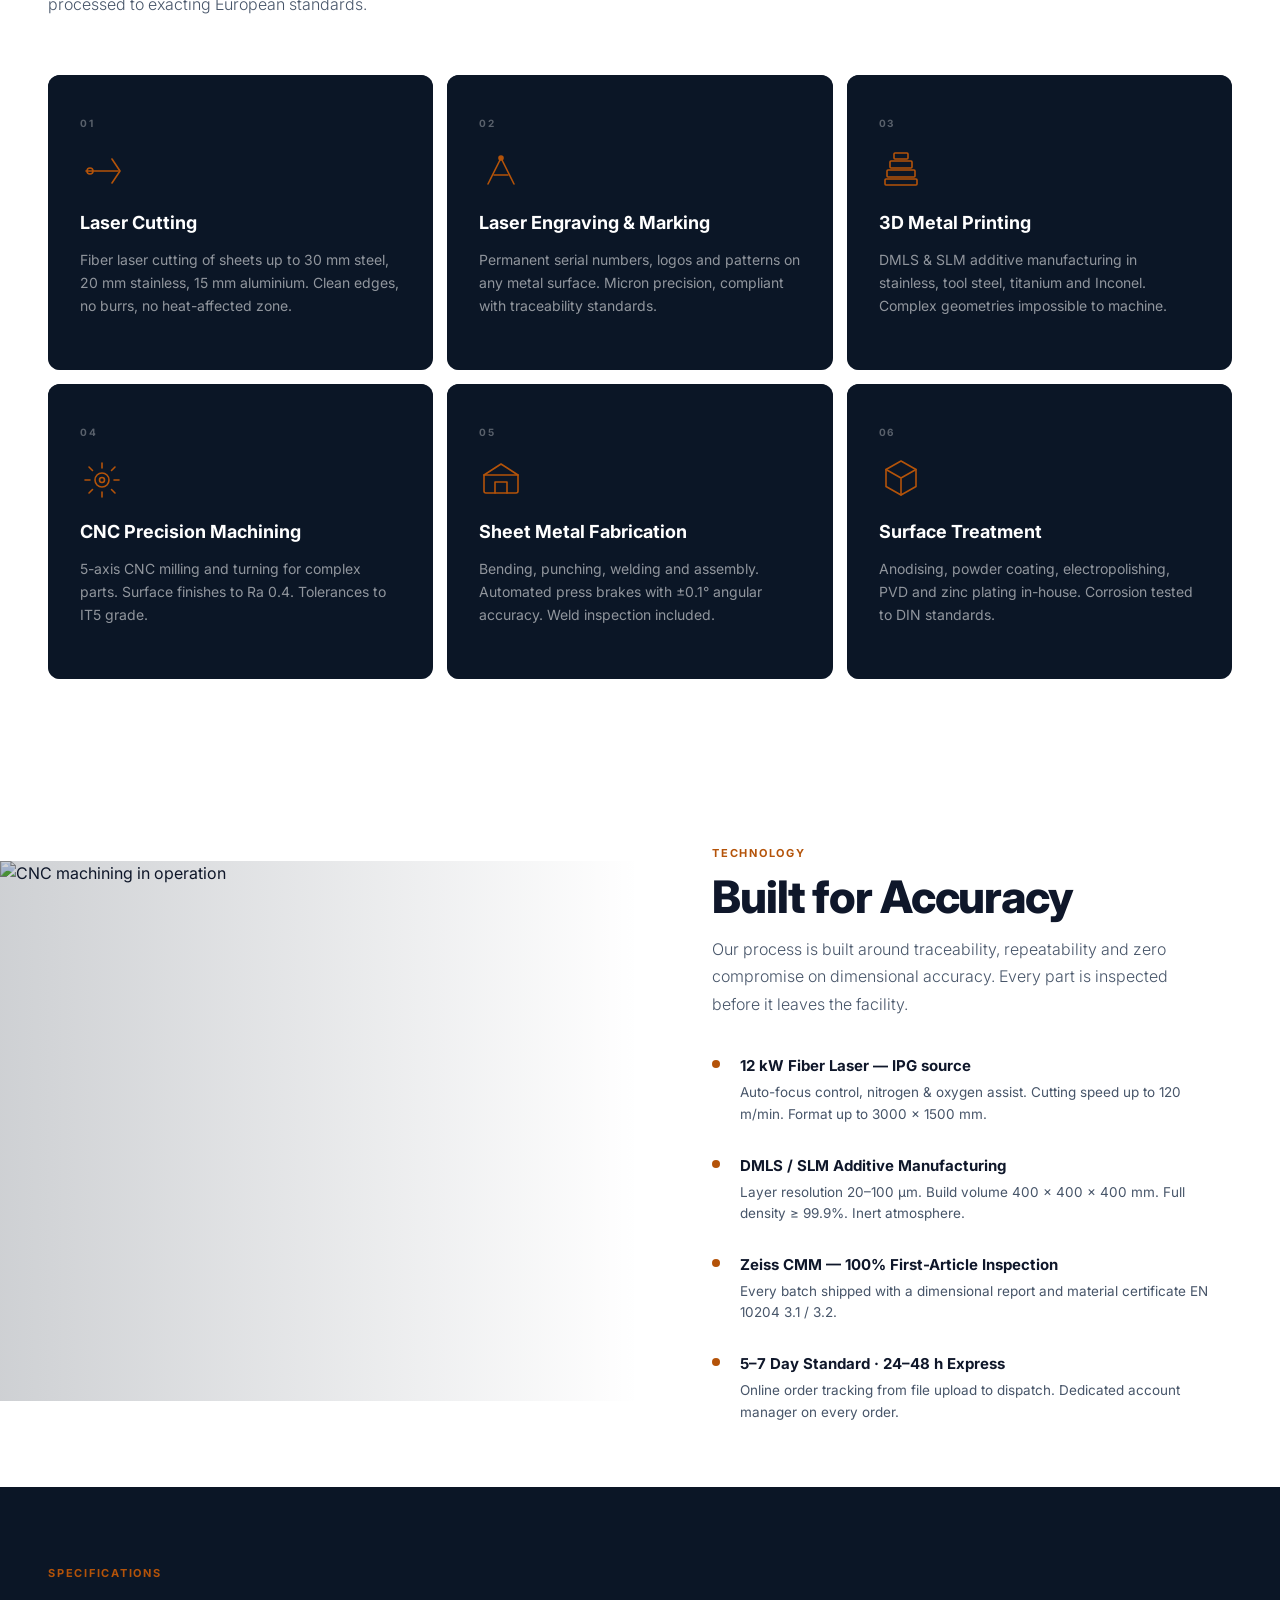
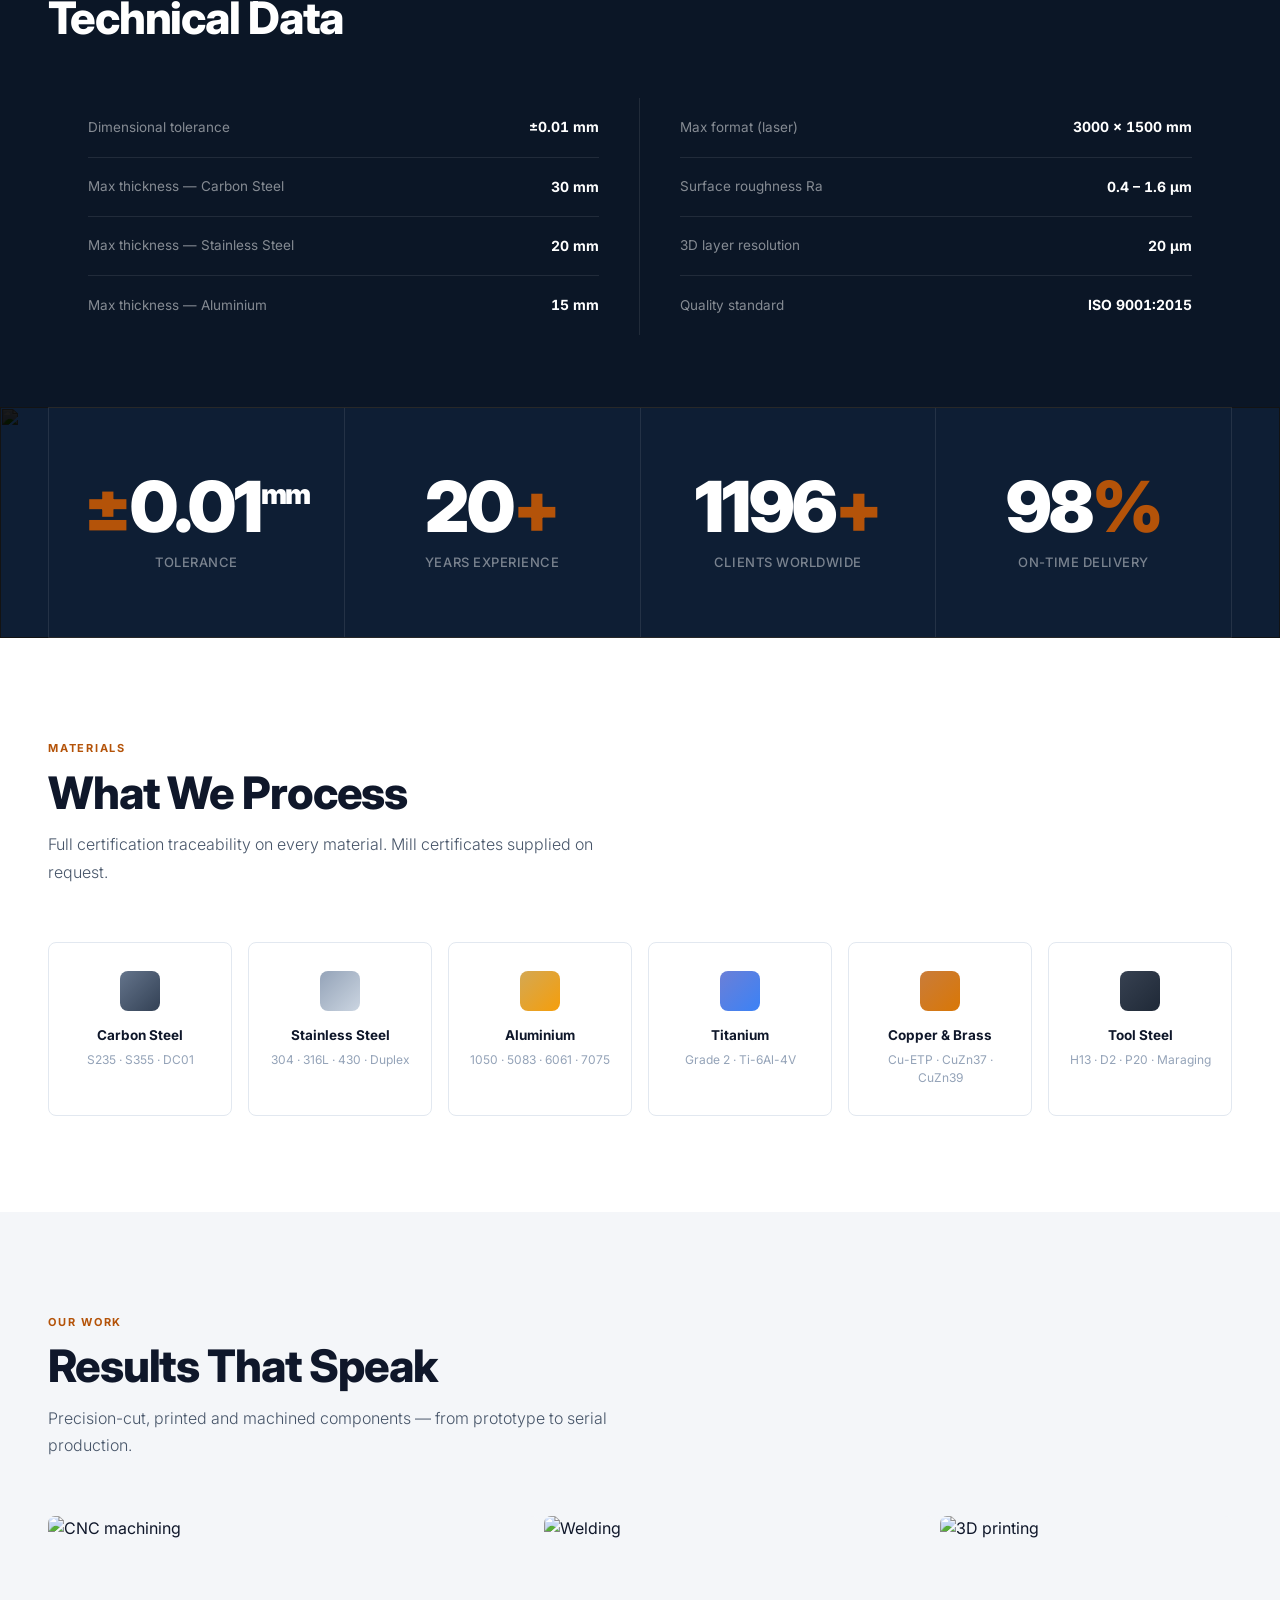
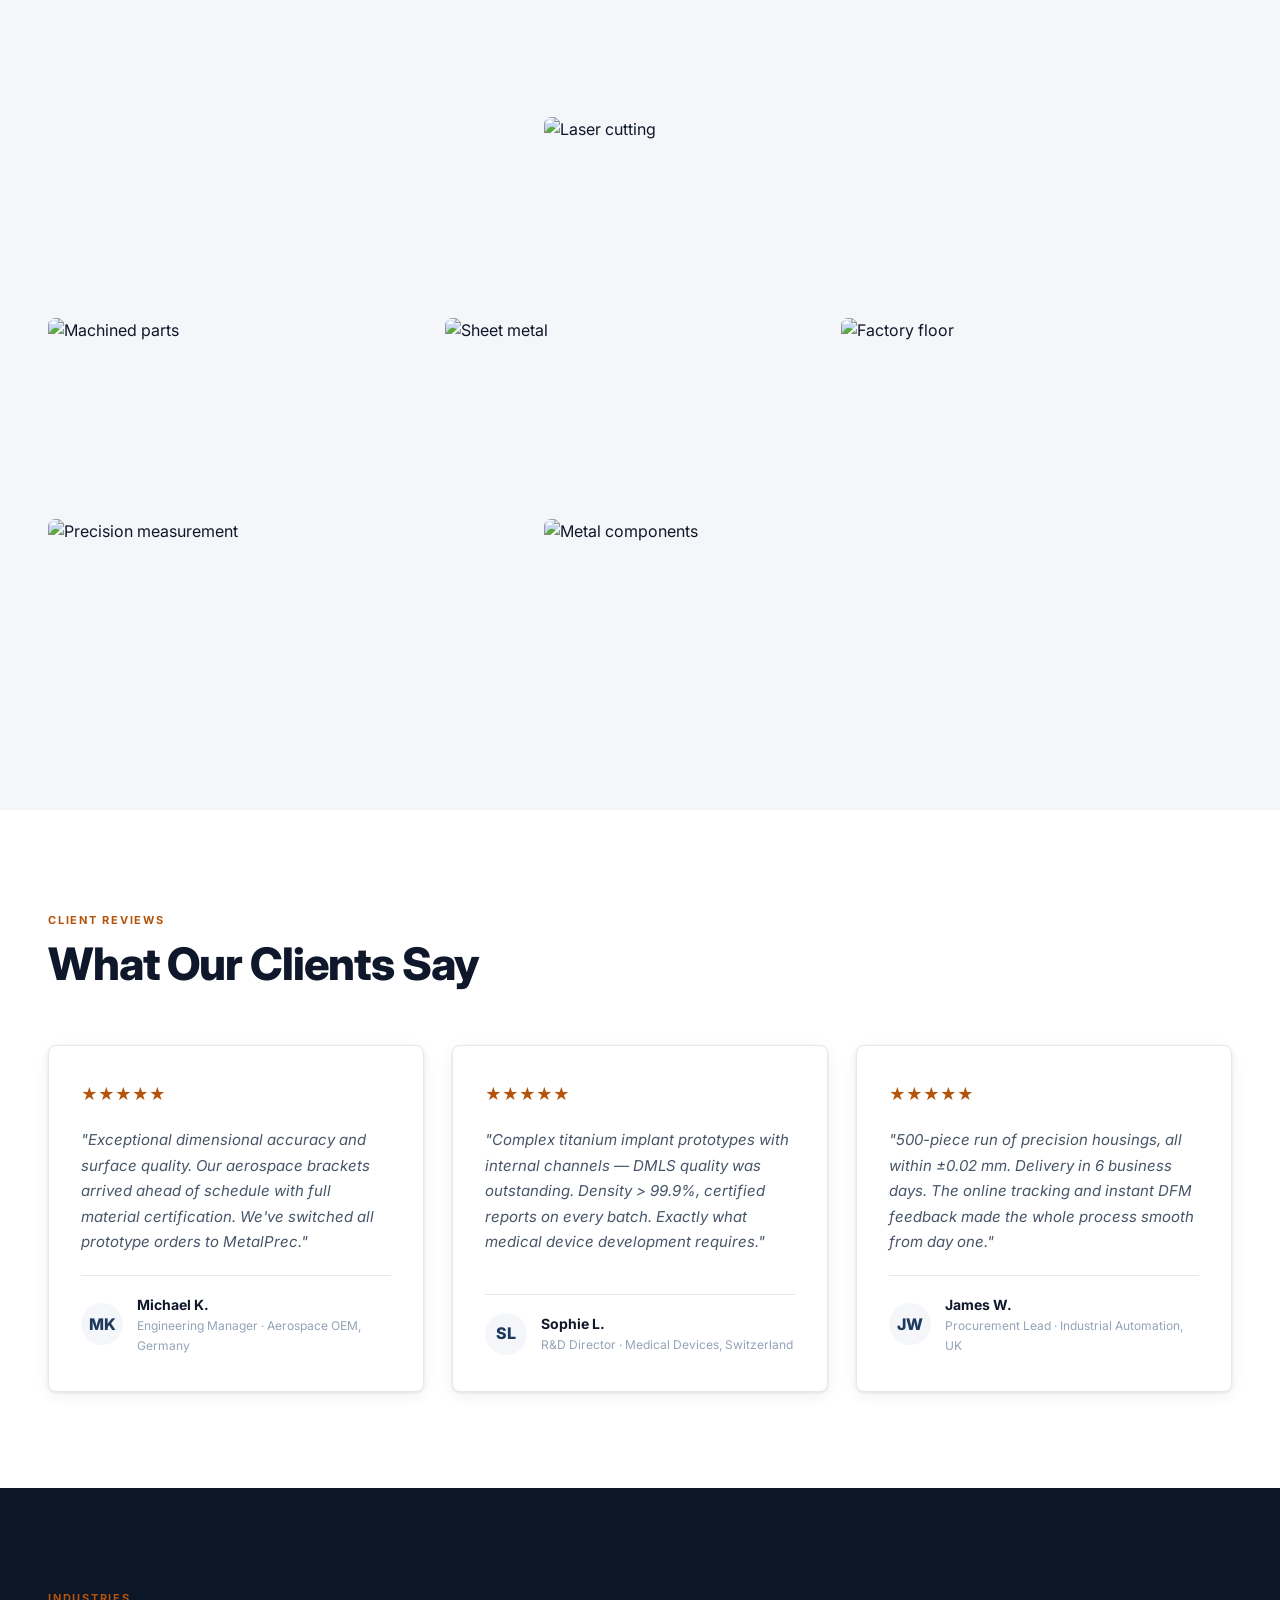
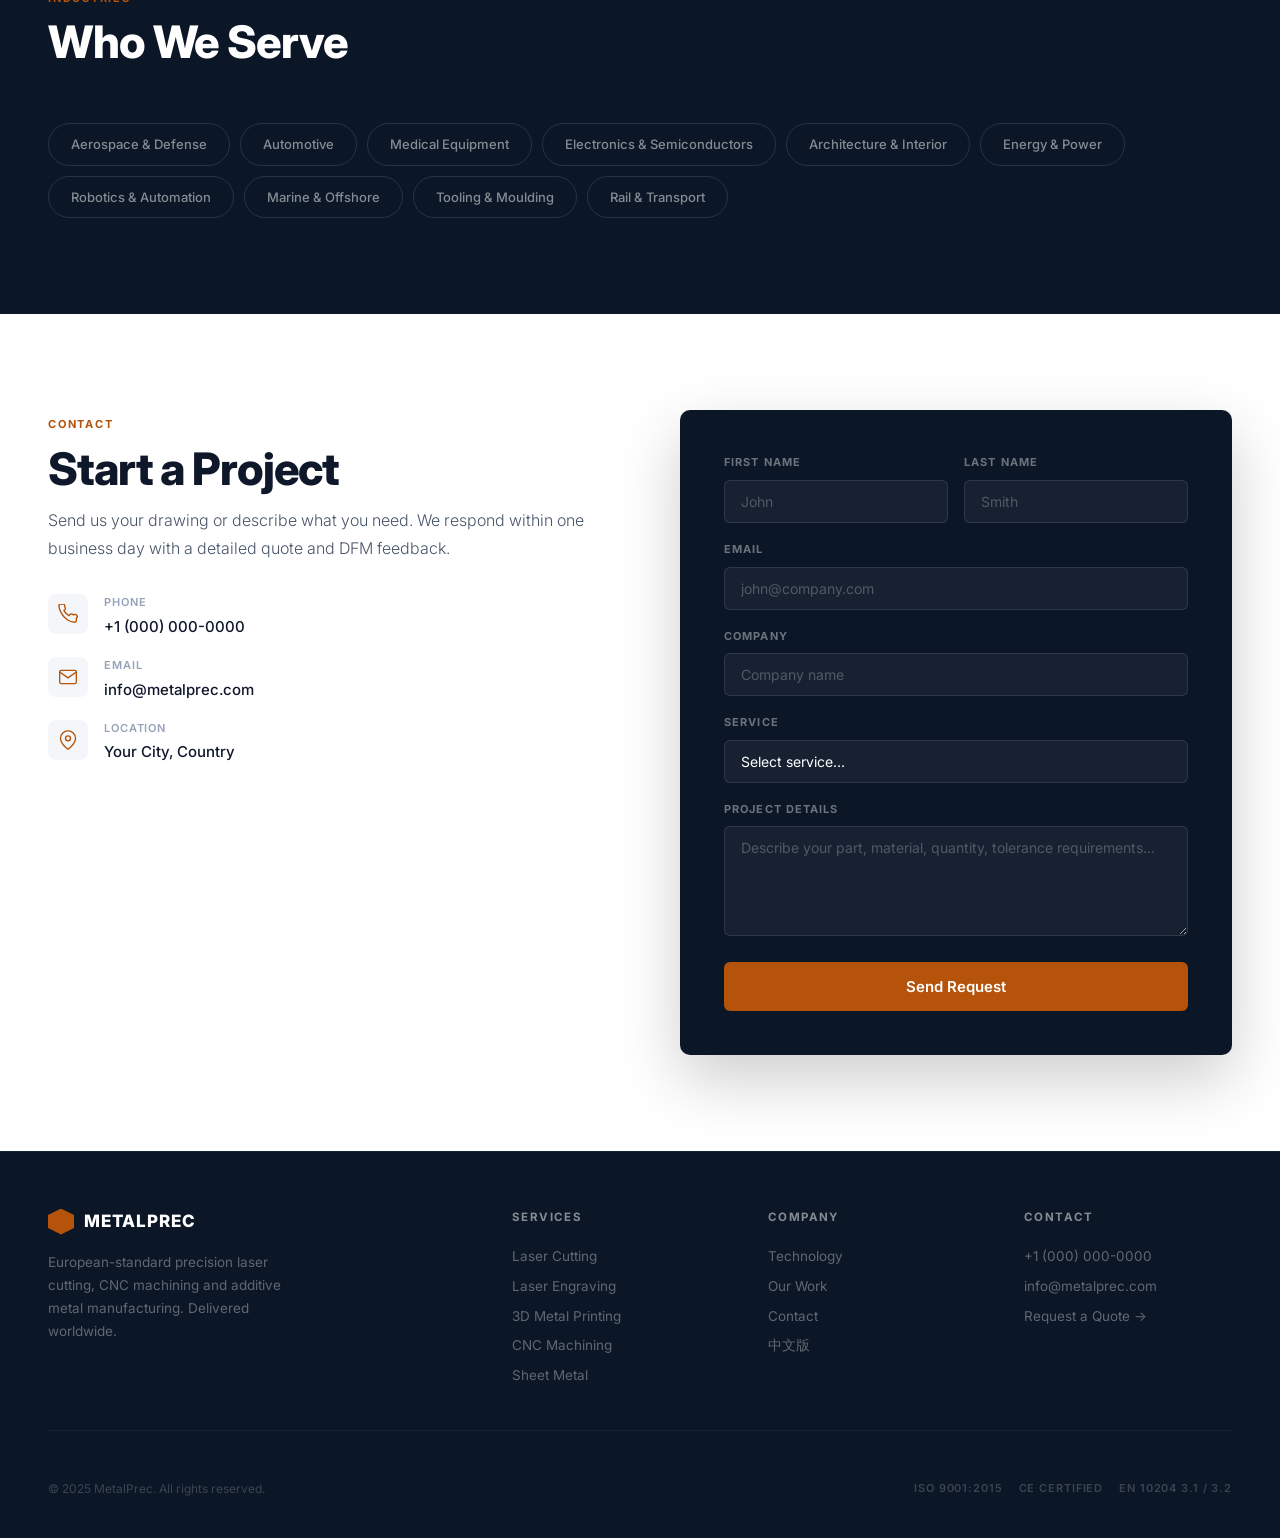
==== commit e391478b: "fix: replace 404 Unsplash photos with working images (3D print, hero, CMM)" ====
--- a/index.html
+++ b/index.html
@@ -50,7 +50,7 @@
 <!-- HERO -->
 <section id="hero">
   <div class="hero-bg">
-    <img src="https://images.unsplash.com/photo-1581092918056-0c6f7dd8f9dc?auto=format&fit=crop&w=1920&q=85" alt="" aria-hidden="true" loading="eager">
+    <img src="https://images.unsplash.com/photo-1535378917042-10a22c95931a?auto=format&fit=crop&w=1920&q=85" alt="" aria-hidden="true" loading="eager">
   </div>
   <div class="hero-inner">
     <div class="hero-tag r"><span class="hero-tag-bar"></span>European Precision Engineering</div>
@@ -94,7 +94,7 @@
   <div class="psi"><img src="https://images.unsplash.com/photo-1504328345606-18bbc8c9d7d1?auto=format&fit=crop&w=900&q=85" alt="Laser cutting" loading="lazy"><div class="psi-cap">Laser Cutting</div></div>
   <div class="psi"><img src="https://images.unsplash.com/photo-1565793298595-6a879b1d9492?auto=format&fit=crop&w=600&q=85" alt="CNC Machining" loading="lazy"><div class="psi-cap">CNC Machining</div></div>
   <div class="psi"><img src="https://images.unsplash.com/photo-1530124566582-a618bc2615dc?auto=format&fit=crop&w=600&q=85" alt="Welding" loading="lazy"><div class="psi-cap">Precision Welding</div></div>
-  <div class="psi"><img src="https://images.unsplash.com/photo-1581091870934-c41e77e0e03d?auto=format&fit=crop&w=600&q=85" alt="3D Metal Printing" loading="lazy"><div class="psi-cap">3D Metal Printing</div></div>
+  <div class="psi"><img src="https://www.cnc24.com/wp-content/uploads/2023/02/3d-printer-for-metal-2021-08-26-15-33-15-utc-2048x1365.webp" alt="3D Metal Printing" loading="lazy"><div class="psi-cap">3D Metal Printing</div></div>
   <div class="psi"><img src="https://images.unsplash.com/photo-1558618666-fcd25c85cd64?auto=format&fit=crop&w=700&q=85" alt="Surface Treatment" loading="lazy"><div class="psi-cap">Surface Treatment</div></div>
 </div>
 
@@ -119,7 +119,7 @@
         <div class="srv-h">Laser Engraving & Marking</div>
         <p class="srv-p">Permanent serial numbers, logos and patterns on any metal surface. Micron precision, compliant with traceability standards.</p>
       </div>
-      <div class="srv-card r" style="--card-img:url('https://images.unsplash.com/photo-1581091870934-c41e77e0e03d?auto=format&fit=crop&w=800&q=80');transition-delay:.1s">
+      <div class="srv-card r" style="--card-img:url('https://www.cnc24.com/wp-content/uploads/2023/02/3d-printer-for-metal-2021-08-26-15-33-15-utc-2048x1365.webp');transition-delay:.1s">
         <div class="srv-num">03</div>
         <div class="srv-ico"><svg viewBox="0 0 44 44" fill="none" stroke="currentColor" stroke-width="1.6" stroke-linecap="round" stroke-linejoin="round"><rect x="6" y="30" width="32" height="6" rx="1"/><rect x="8" y="21" width="28" height="7" rx="1"/><rect x="11" y="12" width="22" height="7" rx="1"/><rect x="15" y="4" width="14" height="6" rx="1"/></svg></div>
         <div class="srv-h">3D Metal Printing</div>
@@ -243,7 +243,7 @@
         <div class="gallery-label">TIG Welding · Stainless 316L</div>
       </div>
       <div class="gallery-item r" style="transition-delay:.08s">
-        <img src="https://images.unsplash.com/photo-1581091870934-c41e77e0e03d?auto=format&fit=crop&w=600&q=80" alt="3D printing" loading="lazy">
+        <img src="https://www.cnc24.com/wp-content/uploads/2023/02/3d-printer-for-metal-2021-08-26-15-33-15-utc-2048x1365.webp" alt="3D printing" loading="lazy">
         <div class="gallery-label">DMLS 3D Print · Ti-6Al-4V</div>
       </div>
       <div class="gallery-item r" style="transition-delay:.12s">
@@ -259,11 +259,11 @@
         <div class="gallery-label">Sheet Metal · Powder Coated</div>
       </div>
       <div class="gallery-item r" style="transition-delay:.24s">
-        <img src="https://images.unsplash.com/photo-1581092918056-0c6f7dd8f9dc?auto=format&fit=crop&w=700&q=80" alt="Factory floor" loading="lazy">
+        <img src="https://images.unsplash.com/photo-1535378917042-10a22c95931a?auto=format&fit=crop&w=700&q=80" alt="Factory floor" loading="lazy">
         <div class="gallery-label">Production Floor · ISO Facility</div>
       </div>
       <div class="gallery-item r" style="transition-delay:.28s">
-        <img src="https://images.unsplash.com/photo-1565085578936-1c6e2bd02bf8?auto=format&fit=crop&w=800&q=80" alt="Precision measurement" loading="lazy">
+        <img src="https://images.unsplash.com/photo-1563770660941-20978e870e26?auto=format&fit=crop&w=800&q=80" alt="Precision measurement" loading="lazy">
         <div class="gallery-label">CMM Inspection · Zeiss</div>
       </div>
       <div class="gallery-item r" style="transition-delay:.32s">
